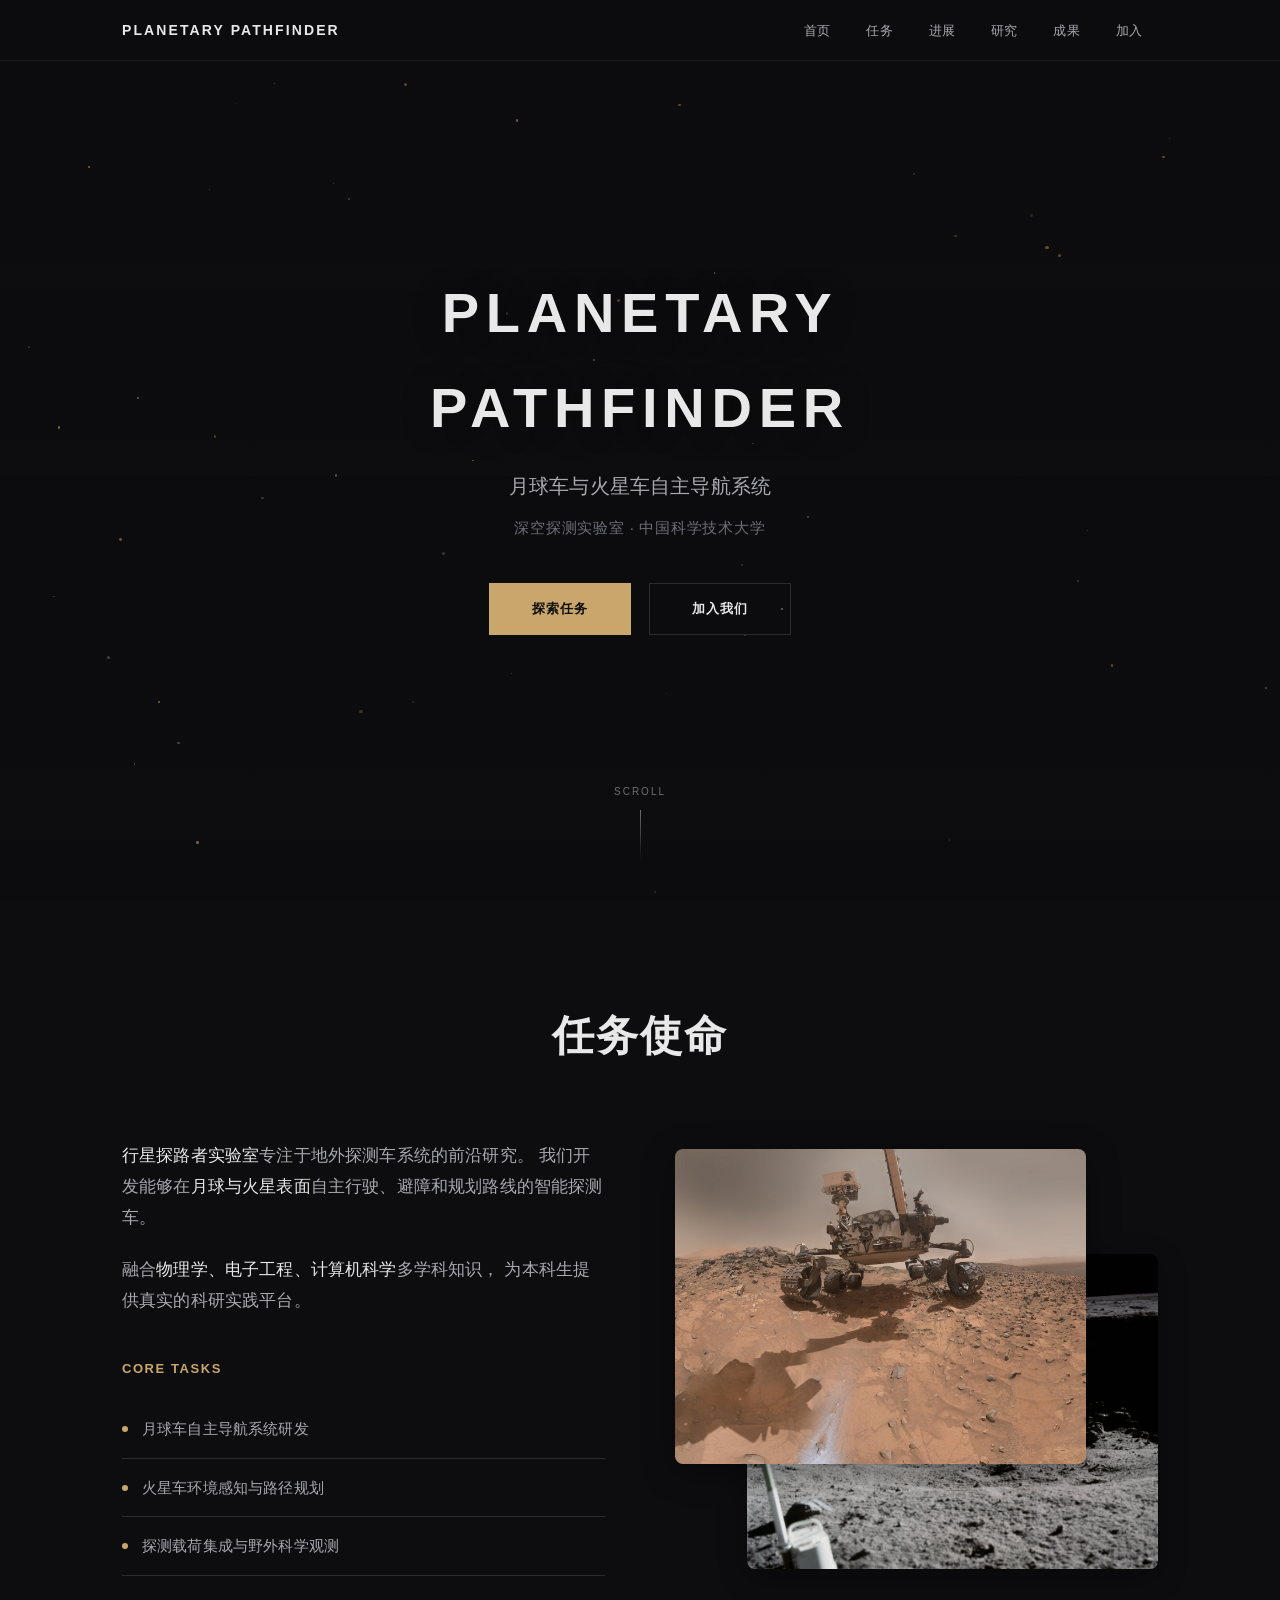
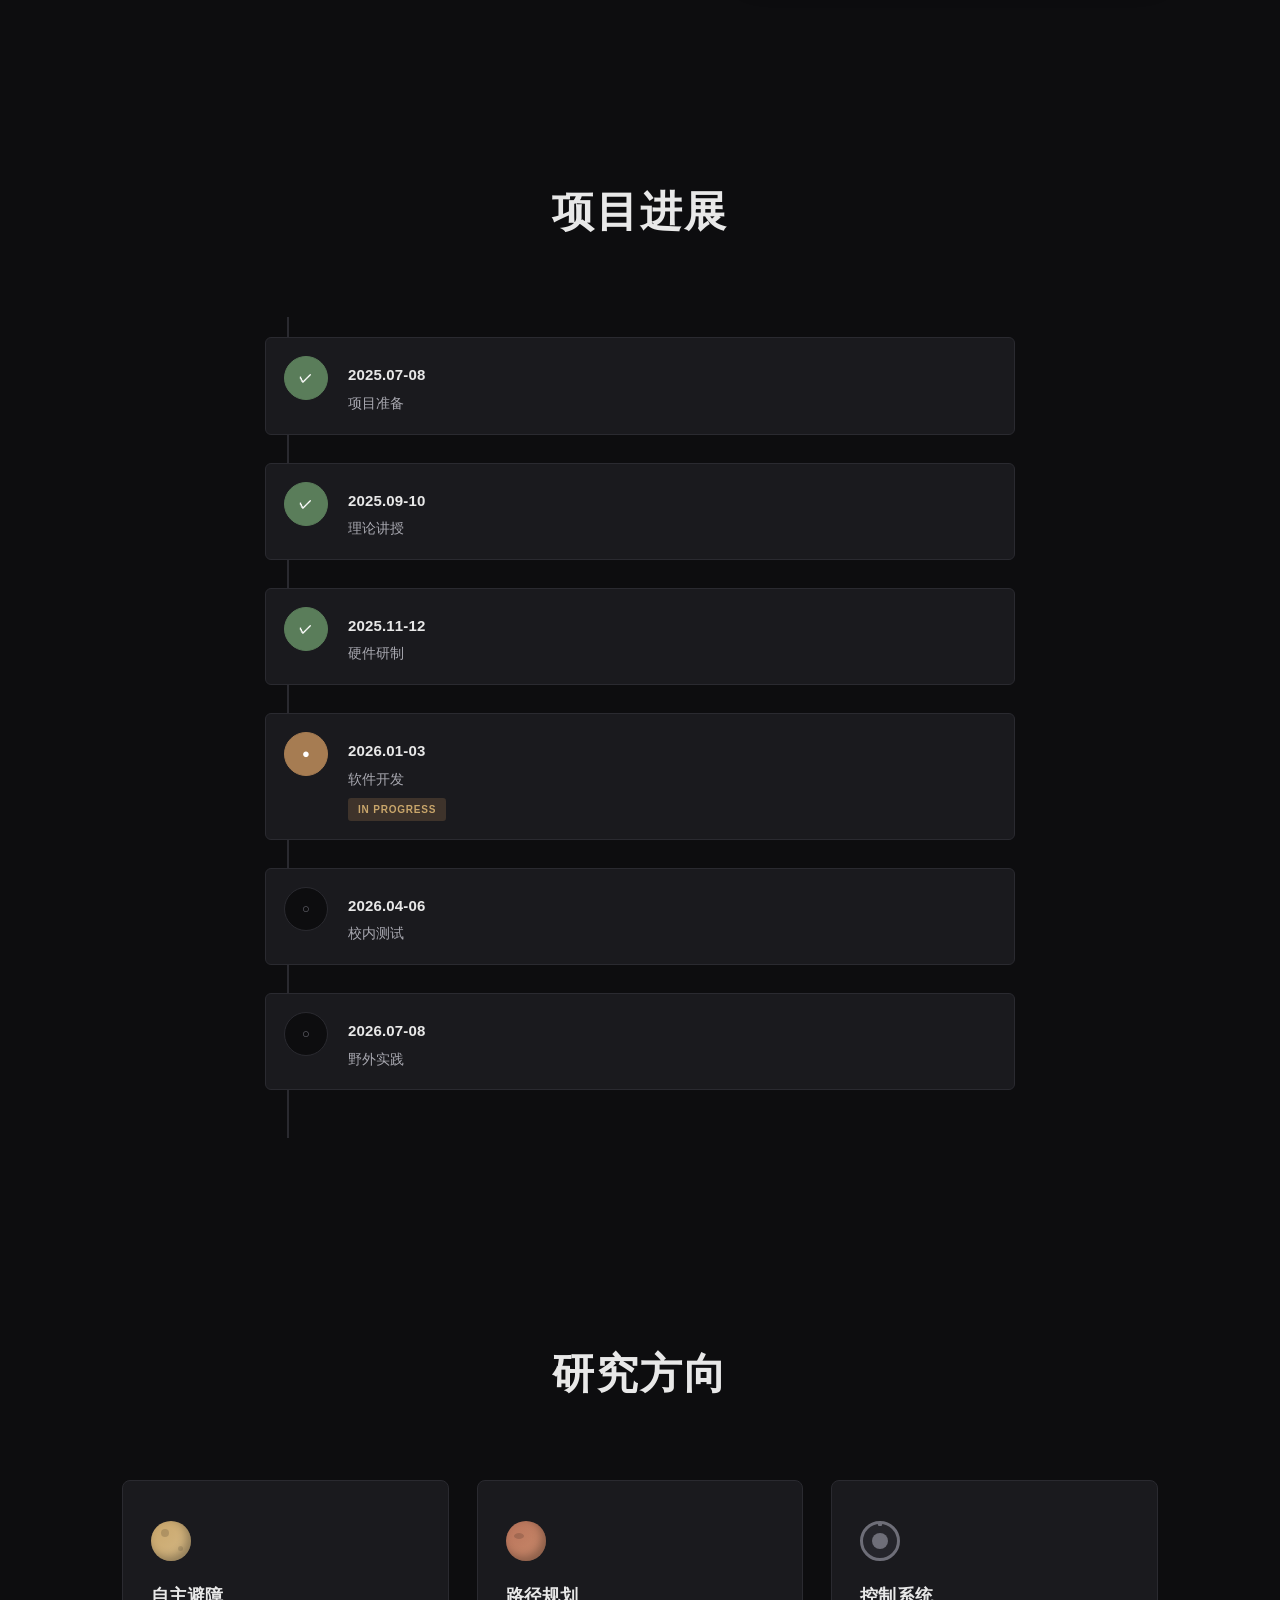
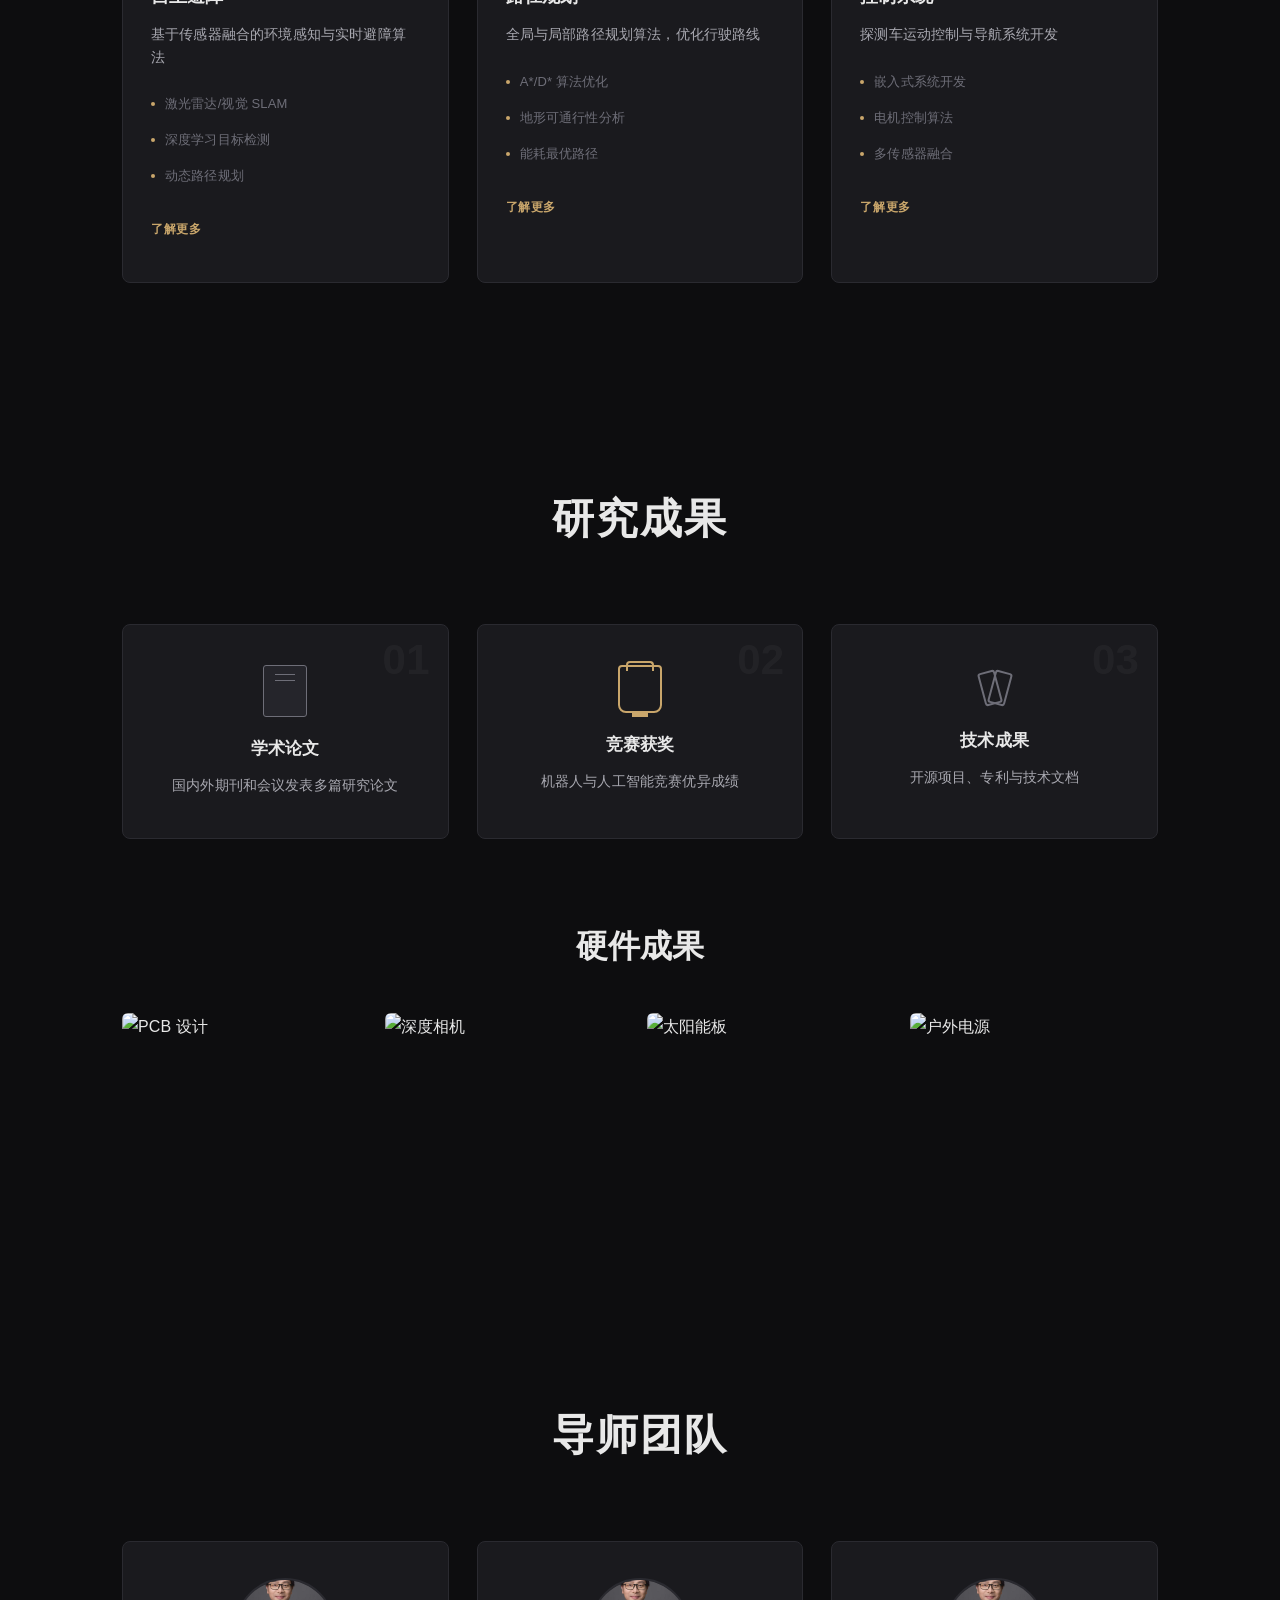
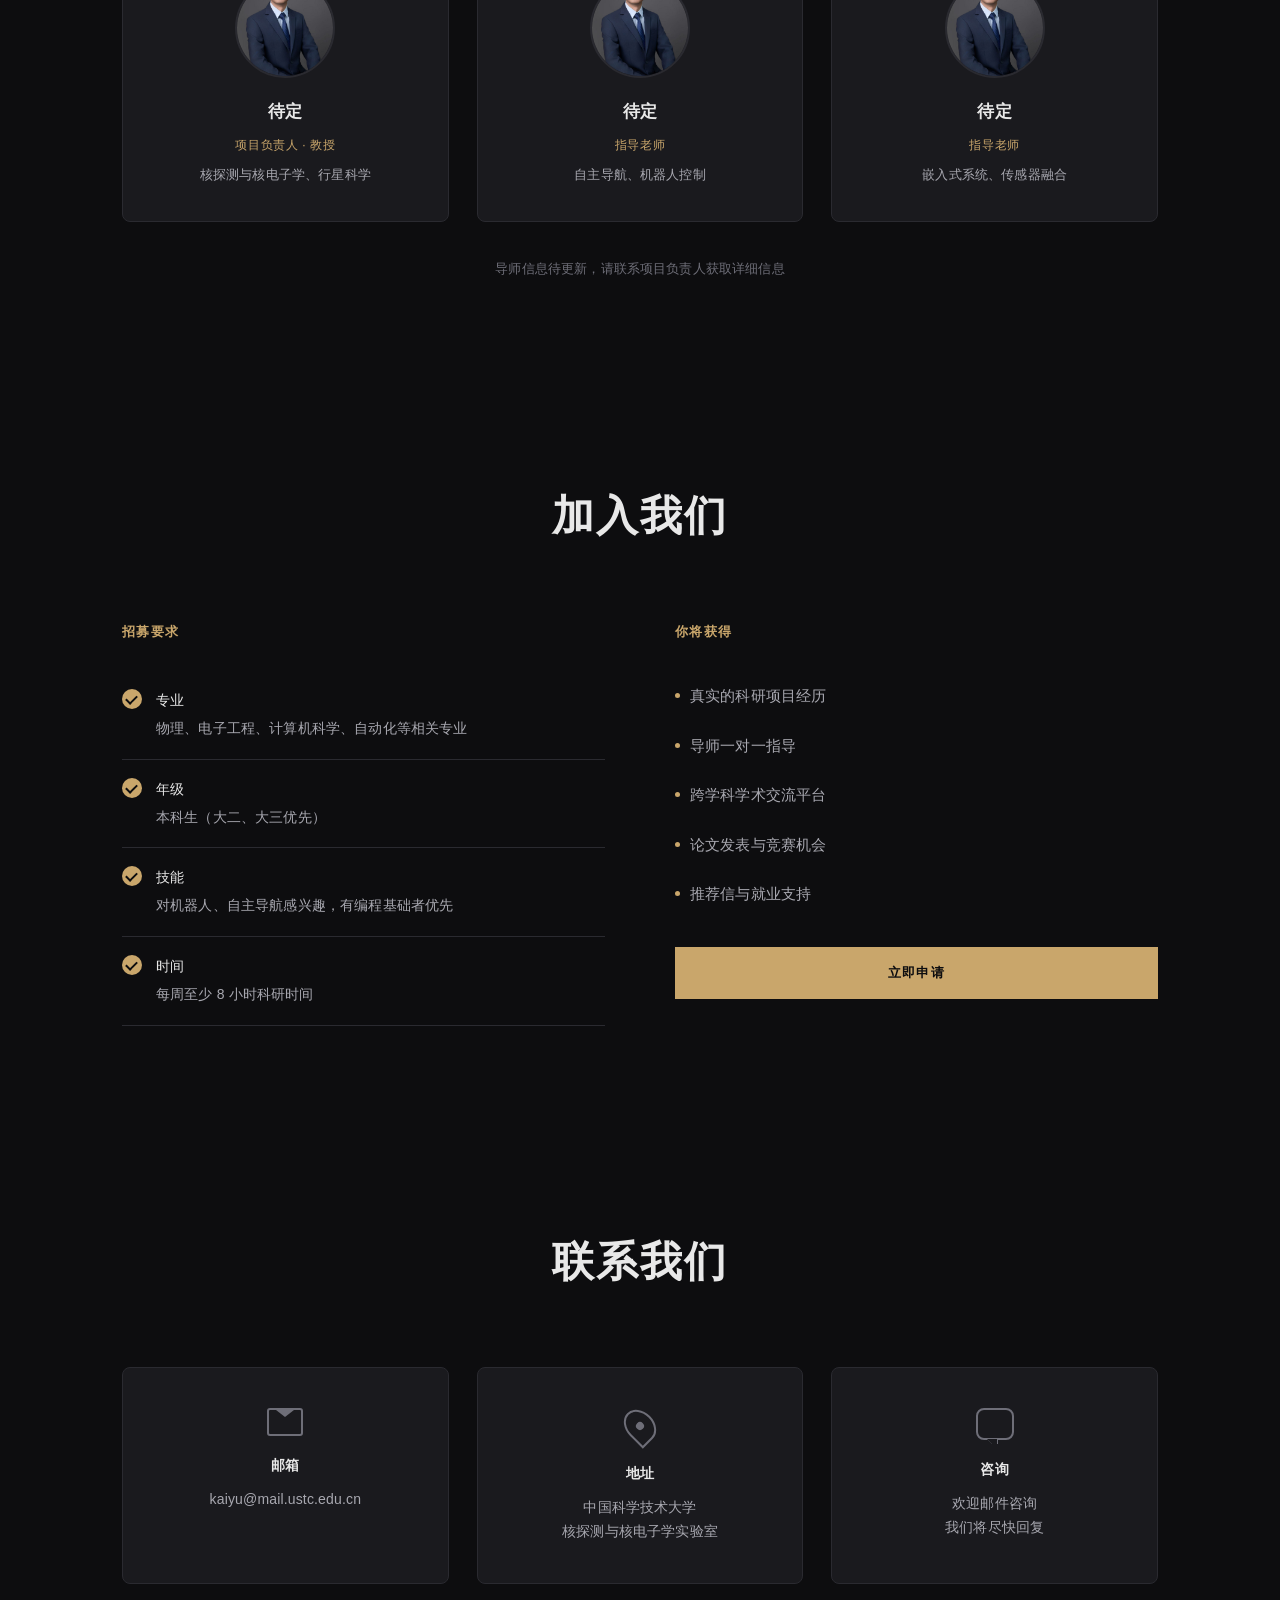
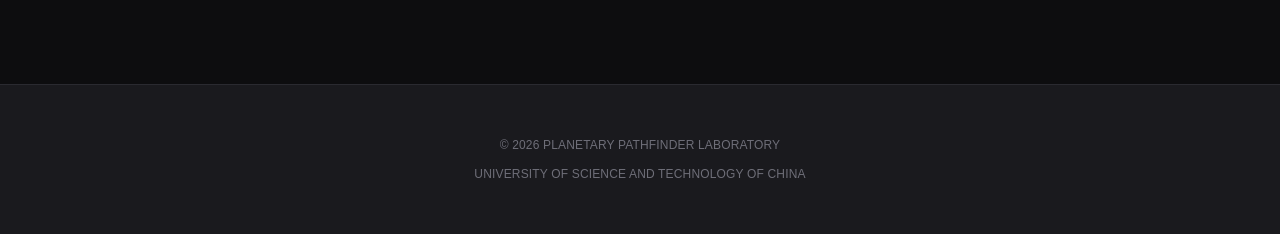
==== website/index.html @ aaebe71f "🎨 低对比度主题 · 本地图片 · 无 Emoji 视觉重构: - 低对比度配色：深灰 #0D0D0F + 柔金 #C9A66B - 柔和灰调：文字 #E8E8E8/#A8A8B0/#6E6E78 -" ====
<!DOCTYPE html>
<html lang="zh-CN">
<head>
    <meta charset="UTF-8">
    <meta name="viewport" content="width=device-width, initial-scale=1.0">
    <title>Planetary Pathfinder | 行星探路者实验室</title>
    <meta name="description" content="面向月球车与火星车研制的深空探测实验室">
    <link rel="stylesheet" href="styles.css">
</head>
<body>
    <!-- 导航栏 -->
    <nav class="navbar">
        <div class="nav-container">
            <div class="logo">
                <span class="logo-text">PLANETARY PATHFINDER</span>
            </div>
            <ul class="nav-links">
                <li><a href="#home">首页</a></li>
                <li><a href="#about">任务</a></li>
                <li><a href="#progress">进展</a></li>
                <li><a href="#research">研究</a></li>
                <li><a href="#achievements">成果</a></li>
                <li><a href="#join">加入</a></li>
            </ul>
            <button class="nav-toggle" aria-label="切换导航">
                <span></span>
                <span></span>
                <span></span>
            </button>
        </div>
    </nav>

    <!-- 英雄区 - 月球表面 -->
    <section id="home" class="hero">
        <div class="hero-overlay"></div>
        <div class="hero-particles" id="particles"></div>
        <div class="hero-content">
            <h1 class="hero-title">PLANETARY PATHFINDER</h1>
            <p class="hero-subtitle">月球车与火星车自主导航系统</p>
            <p class="hero-description">深空探测实验室 · 中国科学技术大学</p>
            <div class="hero-buttons">
                <a href="#about" class="btn-hero">探索任务</a>
                <a href="#join" class="btn-hero-outline">加入我们</a>
            </div>
        </div>
        <div class="scroll-indicator">
            <span>SCROLL</span>
            <div class="scroll-line"></div>
        </div>
    </section>

    <!-- 项目介绍 - 火星车和月球阴影区 -->
    <section id="about" class="section">
        <div class="container">
            <h2 class="section-title">任务使命</h2>
            <div class="about-grid">
                <div class="about-content">
                    <p class="about-text">
                        <strong>行星探路者实验室</strong>专注于地外探测车系统的前沿研究。
                        我们开发能够在<strong>月球与火星表面</strong>自主行驶、避障和规划路线的智能探测车。
                    </p>
                    <p class="about-text">
                        融合<strong>物理学、电子工程、计算机科学</strong>多学科知识，
                        为本科生提供真实的科研实践平台。
                    </p>
                    <h3 class="about-subtitle">CORE TASKS</h3>
                    <ul class="about-list">
                        <li>
                            <span class="list-icon"></span>
                            <span>月球车自主导航系统研发</span>
                        </li>
                        <li>
                            <span class="list-icon"></span>
                            <span>火星车环境感知与路径规划</span>
                        </li>
                        <li>
                            <span class="list-icon"></span>
                            <span>探测载荷集成与野外科学观测</span>
                        </li>
                    </ul>
                </div>
                <div class="about-images">
                    <div class="image-stack">
                        <img src="images/火星车.jpg" alt="火星车" class="stack-img img-1">
                        <img src="images/月球阴影区.jpg" alt="月球阴影区" class="stack-img img-2">
                    </div>
                </div>
            </div>
        </div>
    </section>

    <!-- 项目进展 -->
    <section id="progress" class="section section-dark">
        <div class="container">
            <h2 class="section-title">项目进展</h2>
            <div class="timeline">
                <div class="timeline-item completed">
                    <div class="timeline-marker">✓</div>
                    <div class="timeline-content">
                        <h4>2025.07-08</h4>
                        <p>项目准备</p>
                    </div>
                </div>
                <div class="timeline-item completed">
                    <div class="timeline-marker">✓</div>
                    <div class="timeline-content">
                        <h4>2025.09-10</h4>
                        <p>理论讲授</p>
                    </div>
                </div>
                <div class="timeline-item completed">
                    <div class="timeline-marker">✓</div>
                    <div class="timeline-content">
                        <h4>2025.11-12</h4>
                        <p>硬件研制</p>
                    </div>
                </div>
                <div class="timeline-item current">
                    <div class="timeline-marker">●</div>
                    <div class="timeline-content">
                        <h4>2026.01-03</h4>
                        <p>软件开发</p>
                        <span class="timeline-status current">IN PROGRESS</span>
                    </div>
                </div>
                <div class="timeline-item pending">
                    <div class="timeline-marker">○</div>
                    <div class="timeline-content">
                        <h4>2026.04-06</h4>
                        <p>校内测试</p>
                    </div>
                </div>
                <div class="timeline-item pending">
                    <div class="timeline-marker">○</div>
                    <div class="timeline-content">
                        <h4>2026.07-08</h4>
                        <p>野外实践</p>
                    </div>
                </div>
            </div>
        </div>
    </section>

    <!-- 研究方向 -->
    <section id="research" class="section section-dark">
        <div class="container">
            <h2 class="section-title">研究方向</h2>
            <div class="research-grid">
                <div class="research-card">
                    <div class="research-icon-moon"></div>
                    <h3>自主避障</h3>
                    <p>基于传感器融合的环境感知与实时避障算法</p>
                    <ul class="research-list">
                        <li>激光雷达/视觉 SLAM</li>
                        <li>深度学习目标检测</li>
                        <li>动态路径规划</li>
                    </ul>
                    <a href="#join" class="card-link">了解更多</a>
                </div>
                <div class="research-card">
                    <div class="research-icon-mars"></div>
                    <h3>路径规划</h3>
                    <p>全局与局部路径规划算法，优化行驶路线</p>
                    <ul class="research-list">
                        <li>A*/D* 算法优化</li>
                        <li>地形可通行性分析</li>
                        <li>能耗最优路径</li>
                    </ul>
                    <a href="#join" class="card-link">了解更多</a>
                </div>
                <div class="research-card">
                    <div class="research-icon-gear"></div>
                    <h3>控制系统</h3>
                    <p>探测车运动控制与导航系统开发</p>
                    <ul class="research-list">
                        <li>嵌入式系统开发</li>
                        <li>电机控制算法</li>
                        <li>多传感器融合</li>
                    </ul>
                    <a href="#join" class="card-link">了解更多</a>
                </div>
            </div>
        </div>
    </section>

    <!-- 研究成果 -->
    <section id="achievements" class="section section-dark">
        <div class="container">
            <h2 class="section-title">研究成果</h2>
            <div class="achievements-grid">
                <div class="achievement-card">
                    <div class="achievement-number">01</div>
                    <div class="achievement-icon-paper"></div>
                    <h3>学术论文</h3>
                    <p>国内外期刊和会议发表多篇研究论文</p>
                </div>
                <div class="achievement-card">
                    <div class="achievement-number">02</div>
                    <div class="achievement-icon-trophy"></div>
                    <h3>竞赛获奖</h3>
                    <p>机器人与人工智能竞赛优异成绩</p>
                </div>
                <div class="achievement-card">
                    <div class="achievement-number">03</div>
                    <div class="achievement-icon-tools"></div>
                    <h3>技术成果</h3>
                    <p>开源项目、专利与技术文档</p>
                </div>
            </div>
            
            <h3 class="hardware-title">硬件成果</h3>
            <div class="hardware-gallery">
                <div class="gallery-item">
                    <img src="images/PCB 设计及其结构.jpeg" alt="PCB 设计">
                    <div class="gallery-overlay">
                        <p>PCB 电路板设计</p>
                    </div>
                </div>
                <div class="gallery-item">
                    <img src="images/深度相机.jpg" alt="深度相机">
                    <div class="gallery-overlay">
                        <p>深度相机传感器</p>
                    </div>
                </div>
                <div class="gallery-item">
                    <img src="images/太阳能板.jpg" alt="太阳能板">
                    <div class="gallery-overlay">
                        <p>太阳能供电系统</p>
                    </div>
                </div>
                <div class="gallery-item">
                    <img src="images/户外电源.jpg" alt="户外电源">
                    <div class="gallery-overlay">
                        <p>电源管理系统</p>
                    </div>
                </div>
            </div>
        </div>
    </section>

    <!-- 导师团队 -->
    <section id="team" class="section section-dark">
        <div class="container">
            <h2 class="section-title">导师团队</h2>
            <div class="team-grid">
                <div class="team-card">
                    <div class="team-photo">
                        <img src="images/professor.jpg" alt="教授">
                    </div>
                    <h3>待定</h3>
                    <p class="team-role">项目负责人 · 教授</p>
                    <p class="team-desc">核探测与核电子学、行星科学</p>
                </div>
                <div class="team-card">
                    <div class="team-photo">
                        <img src="images/professor.jpg" alt="指导老师">
                    </div>
                    <h3>待定</h3>
                    <p class="team-role">指导老师</p>
                    <p class="team-desc">自主导航、机器人控制</p>
                </div>
                <div class="team-card">
                    <div class="team-photo">
                        <img src="images/professor.jpg" alt="指导老师">
                    </div>
                    <h3>待定</h3>
                    <p class="team-role">指导老师</p>
                    <p class="team-desc">嵌入式系统、传感器融合</p>
                </div>
            </div>
            <p class="team-note">导师信息待更新，请联系项目负责人获取详细信息</p>
        </div>
    </section>

    <!-- 加入我们 -->
    <section id="join" class="section section-dark">
        <div class="container">
            <h2 class="section-title">加入我们</h2>
            <div class="join-content">
                <div class="join-info">
                    <h3>招募要求</h3>
                    <ul class="join-list">
                        <li>
                            <span class="join-icon"></span>
                            <div>
                                <strong>专业</strong>
                                <p>物理、电子工程、计算机科学、自动化等相关专业</p>
                            </div>
                        </li>
                        <li>
                            <span class="join-icon"></span>
                            <div>
                                <strong>年级</strong>
                                <p>本科生（大二、大三优先）</p>
                            </div>
                        </li>
                        <li>
                            <span class="join-icon"></span>
                            <div>
                                <strong>技能</strong>
                                <p>对机器人、自主导航感兴趣，有编程基础者优先</p>
                            </div>
                        </li>
                        <li>
                            <span class="join-icon"></span>
                            <div>
                                <strong>时间</strong>
                                <p>每周至少 8 小时科研时间</p>
                            </div>
                        </li>
                    </ul>
                </div>
                <div class="join-benefits">
                    <h3>你将获得</h3>
                    <ul class="benefit-list">
                        <li>真实的科研项目经历</li>
                        <li>导师一对一指导</li>
                        <li>跨学科学术交流平台</li>
                        <li>论文发表与竞赛机会</li>
                        <li>推荐信与就业支持</li>
                    </ul>
                    <a href="mailto:kaiyu@mail.ustc.edu.cn?subject=行星探路者项目报名" class="btn-primary">立即申请</a>
                </div>
            </div>
        </div>
    </section>

    <!-- 联系我们 -->
    <section id="contact" class="section section-dark">
        <div class="container">
            <h2 class="section-title">联系我们</h2>
            <div class="contact-grid">
                <div class="contact-item">
                    <div class="contact-icon-mail"></div>
                    <h4>邮箱</h4>
                    <p>kaiyu@mail.ustc.edu.cn</p>
                </div>
                <div class="contact-item">
                    <div class="contact-icon-location"></div>
                    <h4>地址</h4>
                    <p>中国科学技术大学<br>核探测与核电子学实验室</p>
                </div>
                <div class="contact-item">
                    <div class="contact-icon-chat"></div>
                    <h4>咨询</h4>
                    <p>欢迎邮件咨询<br>我们将尽快回复</p>
                </div>
            </div>
        </div>
    </section>

    <!-- 页脚 -->
    <footer class="footer">
        <div class="container">
            <p>&copy; 2026 PLANETARY PATHFINDER LABORATORY</p>
            <p>UNIVERSITY OF SCIENCE AND TECHNOLOGY OF CHINA</p>
        </div>
    </footer>

    <script src="script.js"></script>
</body>
</html>
---- website/styles.css ----
/* ===== 行星探路者 · 低对比度深空主题 ===== */

* {
    margin: 0;
    padding: 0;
    box-sizing: border-box;
}

:root {
    /* 低对比度深空配色 - 柔和灰调 */
    --bg-dark: #0D0D0F;
    --bg-card: #1A1A1E;
    --bg-card-light: #25252B;
    --text-primary: #E8E8E8;
    --text-secondary: #A8A8B0;
    --text-muted: #6E6E78;
    --accent: #C9A66B;
    --accent-soft: #D4B885;
    --border: #2A2A30;
    --success: #5A7D5A;
    --current: #A67C52;
    --transition: all 0.3s cubic-bezier(0.4, 0, 0.2, 1);
    --transition-fast: all 0.15s cubic-bezier(0.4, 0, 0.2, 1);
}

html {
    scroll-behavior: smooth;
}

body {
    font-family: "SF Pro Display", -apple-system, BlinkMacSystemFont, "Helvetica Neue", Arial, sans-serif;
    font-size: 16px;
    line-height: 1.7;
    color: var(--text-primary);
    background: var(--bg-dark);
    letter-spacing: 0.01em;
    position: relative;
}

/* 全局背景 - 月球表面 */
body::before {
    content: '';
    position: fixed;
    inset: 0;
    z-index: -2;
    background: url('images/月球表面.png') center/cover no-repeat fixed;
    opacity: 0.12;
}

body::after {
    content: '';
    position: fixed;
    inset: 0;
    z-index: -1;
    background: linear-gradient(180deg, rgba(13,13,15,0.85) 0%, rgba(13,13,15,0.92) 40%, rgba(13,13,15,0.95) 100%);
}

.container {
    max-width: 1100px;
    margin: 0 auto;
    padding: 0 32px;
    position: relative;
    z-index: 1;
}

.section {
    padding: 100px 0;
    position: relative;
}

.section-dark {
    background: transparent;
}

.section-title {
    font-size: 42px;
    font-weight: 600;
    text-align: center;
    margin-bottom: 70px;
    color: var(--text-primary);
    letter-spacing: 0.05em;
}

/* ===== 导航栏 ===== */
.navbar {
    position: fixed;
    top: 0;
    left: 0;
    right: 0;
    background: rgba(13, 13, 15, 0.9);
    backdrop-filter: blur(20px);
    -webkit-backdrop-filter: blur(20px);
    z-index: 1000;
    border-bottom: 1px solid rgba(255, 255, 255, 0.06);
    transition: var(--transition);
}

.navbar.scrolled {
    background: rgba(13, 13, 15, 0.95);
}

.nav-container {
    max-width: 1100px;
    margin: 0 auto;
    padding: 0 32px;
    display: flex;
    justify-content: space-between;
    align-items: center;
    height: 60px;
}

.logo-text {
    color: var(--text-primary);
    font-size: 14px;
    font-weight: 600;
    letter-spacing: 0.15em;
}

.nav-links {
    display: flex;
    list-style: none;
    gap: 4px;
}

.nav-links a {
    color: var(--text-secondary);
    text-decoration: none;
    font-size: 13px;
    font-weight: 400;
    padding: 10px 16px;
    transition: var(--transition-fast);
    position: relative;
}

.nav-links a::after {
    content: '';
    position: absolute;
    bottom: 8px;
    left: 50%;
    transform: translateX(-50%);
    width: 0;
    height: 1px;
    background: var(--accent);
    transition: var(--transition-fast);
}

.nav-links a:hover {
    color: var(--text-primary);
}

.nav-links a:hover::after {
    width: 70%;
}

.nav-toggle {
    display: none;
    flex-direction: column;
    gap: 5px;
    background: none;
    border: none;
    cursor: pointer;
    padding: 8px;
}

.nav-toggle span {
    display: block;
    width: 20px;
    height: 1.5px;
    background: var(--text-secondary);
    transition: var(--transition-fast);
}

.nav-toggle:hover span {
    background: var(--text-primary);
}

/* ===== 英雄区 - 月球表面背景 ===== */
.hero {
    position: relative;
    min-height: 100vh;
    display: flex;
    align-items: center;
    justify-content: center;
    overflow: hidden;
    background: url('images/月球表面.png') center/cover no-repeat fixed;
}

.hero-overlay {
    position: absolute;
    inset: 0;
    background: linear-gradient(180deg, rgba(13,13,15,0.6) 0%, rgba(13,13,15,0.75) 50%, rgba(13,13,15,0.85) 100%);
}

.hero-particles {
    position: absolute;
    inset: 0;
    z-index: 1;
}

.hero-content {
    position: relative;
    z-index: 2;
    text-align: center;
    max-width: 850px;
    padding: 0 24px;
}

.hero-title {
    font-size: 56px;
    font-weight: 600;
    margin-bottom: 14px;
    letter-spacing: 0.12em;
    color: var(--text-primary);
    text-shadow: 0 2px 30px rgba(0, 0, 0, 0.4);
}

.hero-subtitle {
    font-size: 20px;
    font-weight: 400;
    margin-bottom: 12px;
    color: var(--text-secondary);
}

.hero-description {
    font-size: 15px;
    font-weight: 300;
    margin-bottom: 42px;
    color: var(--text-muted);
    letter-spacing: 0.05em;
}

.hero-buttons {
    display: flex;
    gap: 18px;
    justify-content: center;
    flex-wrap: wrap;
}

.btn-hero {
    display: inline-block;
    background: var(--accent);
    color: var(--bg-dark);
    padding: 14px 42px;
    text-decoration: none;
    font-size: 13px;
    font-weight: 600;
    letter-spacing: 0.08em;
    transition: var(--transition-fast);
    border: 1px solid var(--accent);
}

.btn-hero:hover {
    background: var(--accent-soft);
    border-color: var(--accent-soft);
}

.btn-hero-outline {
    display: inline-block;
    background: transparent;
    color: var(--text-primary);
    padding: 14px 42px;
    text-decoration: none;
    font-size: 13px;
    font-weight: 600;
    letter-spacing: 0.08em;
    transition: var(--transition-fast);
    border: 1px solid var(--border);
}

.btn-hero-outline:hover {
    border-color: var(--text-primary);
    background: rgba(255, 255, 255, 0.03);
}

.scroll-indicator {
    position: absolute;
    bottom: 40px;
    left: 50%;
    transform: translateX(-50%);
    z-index: 2;
    text-align: center;
}

.scroll-indicator span {
    display: block;
    font-size: 10px;
    font-weight: 500;
    letter-spacing: 0.2em;
    color: var(--text-muted);
    margin-bottom: 10px;
}

.scroll-line {
    width: 1px;
    height: 50px;
    background: linear-gradient(180deg, var(--text-muted) 0%, transparent 100%);
    margin: 0 auto;
}

/* ===== 项目介绍 - 图片堆叠 ===== */
.about-grid {
    display: grid;
    grid-template-columns: 1fr 1fr;
    gap: 70px;
    align-items: center;
}

.about-text {
    font-size: 17px;
    font-weight: 300;
    margin-bottom: 22px;
    color: var(--text-secondary);
    line-height: 1.8;
}

.about-text strong {
    color: var(--text-primary);
    font-weight: 500;
}

.about-subtitle {
    font-size: 13px;
    font-weight: 600;
    margin: 42px 0 20px;
    color: var(--accent);
    letter-spacing: 0.12em;
}

.about-list {
    list-style: none;
    padding: 0;
}

.about-list li {
    display: flex;
    align-items: center;
    gap: 14px;
    padding: 16px 0;
    border-bottom: 1px solid var(--border);
    color: var(--text-secondary);
    font-size: 15px;
    transition: var(--transition-fast);
}

.about-list li:hover {
    padding-left: 10px;
}

.list-icon {
    width: 6px;
    height: 6px;
    background: var(--accent);
    border-radius: 50%;
    flex-shrink: 0;
}

.about-images {
    position: relative;
}

.image-stack {
    position: relative;
    height: 420px;
}

.stack-img {
    position: absolute;
    border-radius: 8px;
    object-fit: cover;
    box-shadow: 0 8px 32px rgba(0, 0, 0, 0.4);
    transition: var(--transition);
}

.stack-img:hover {
    transform: scale(1.02);
    z-index: 10;
}

.img-1 {
    width: 85%;
    height: 75%;
    top: 0;
    left: 0;
    z-index: 2;
}

.img-2 {
    width: 85%;
    height: 75%;
    bottom: 0;
    right: 0;
    z-index: 1;
    opacity: 0.9;
}

.about-stats-grid {
    display: grid;
    grid-template-columns: repeat(3, 1fr);
    gap: 20px;
    margin-top: 50px;
}

.stat-card {
    background: var(--bg-card);
    padding: 32px 20px;
    text-align: center;
    border-radius: 6px;
    transition: var(--transition);
    border: 1px solid var(--border);
}

.stat-card:hover {
    border-color: var(--accent);
}

.stat-number {
    display: block;
    font-size: 48px;
    font-weight: 600;
    color: var(--text-primary);
    margin-bottom: 6px;
}

.stat-label {
    font-size: 11px;
    color: var(--text-muted);
    letter-spacing: 0.1em;
}

/* ===== 项目进展 ===== */
.timeline {
    position: relative;
    max-width: 750px;
    margin: 0 auto;
    padding: 20px 0;
}

.timeline::before {
    content: '';
    position: absolute;
    left: 22px;
    top: 0;
    bottom: 0;
    width: 1.5px;
    background: var(--border);
}

.timeline-item {
    display: flex;
    gap: 20px;
    margin-bottom: 28px;
    position: relative;
    padding: 18px;
    border-radius: 6px;
    transition: var(--transition);
    cursor: pointer;
    background: var(--bg-card);
    border: 1px solid var(--border);
}

.timeline-item:hover {
    background: var(--bg-card-light);
}

.timeline-marker {
    width: 44px;
    height: 44px;
    border-radius: 50%;
    background: var(--bg-dark);
    border: 1.5px solid var(--border);
    display: flex;
    align-items: center;
    justify-content: center;
    font-size: 13px;
    font-weight: 600;
    color: var(--text-muted);
    flex-shrink: 0;
    z-index: 1;
    transition: var(--transition-fast);
}

.timeline-item:hover .timeline-marker {
    border-color: var(--text-secondary);
}

.timeline-item.completed .timeline-marker {
    background: var(--success);
    border-color: var(--success);
    color: #fff;
}

.timeline-item.current .timeline-marker {
    background: var(--current);
    border-color: var(--current);
    color: #fff;
}

.timeline-item.pending .timeline-marker {
    background: var(--bg-dark);
    border-color: var(--border);
    color: var(--text-muted);
}

.timeline-content {
    flex: 1;
    padding-top: 6px;
}

.timeline-content h4 {
    font-size: 15px;
    font-weight: 600;
    color: var(--text-primary);
    margin-bottom: 4px;
}

.timeline-content p {
    color: var(--text-secondary);
    font-size: 14px;
}

.timeline-status {
    display: inline-block;
    padding: 3px 10px;
    border-radius: 3px;
    font-size: 10px;
    font-weight: 600;
    background: var(--bg-card-light);
    color: var(--text-muted);
    margin-top: 6px;
    letter-spacing: 0.08em;
}

.timeline-item.completed .timeline-status {
    background: rgba(90, 125, 90, 0.25);
    color: #7DA87D;
}

.timeline-item.current .timeline-status.current {
    background: rgba(166, 124, 82, 0.25);
    color: #C9A66B;
}

/* ===== 研究方向 ===== */
.research-grid {
    display: grid;
    grid-template-columns: repeat(3, 1fr);
    gap: 28px;
}

.research-card {
    background: var(--bg-card);
    padding: 40px 28px;
    border-radius: 8px;
    transition: var(--transition);
    border: 1px solid var(--border);
    position: relative;
    overflow: hidden;
}

.research-card::before {
    content: '';
    position: absolute;
    top: 0;
    left: 0;
    right: 0;
    height: 2px;
    background: var(--accent);
    transform: scaleX(0);
    transition: var(--transition-fast);
}

.research-card:hover {
    border-color: var(--accent);
}

.research-card:hover::before {
    transform: scaleX(1);
}

/* CSS 图标 - 月球 */
.research-icon-moon {
    width: 40px;
    height: 40px;
    margin-bottom: 20px;
    background: linear-gradient(135deg, var(--accent) 0%, var(--accent-soft) 100%);
    border-radius: 50%;
    position: relative;
    box-shadow: inset -4px -4px 8px rgba(0,0,0,0.3);
}

.research-icon-moon::before {
    content: '';
    position: absolute;
    width: 8px;
    height: 8px;
    background: rgba(0,0,0,0.15);
    border-radius: 50%;
    top: 8px;
    left: 10px;
}

.research-icon-moon::after {
    content: '';
    position: absolute;
    width: 5px;
    height: 5px;
    background: rgba(0,0,0,0.12);
    border-radius: 50%;
    bottom: 10px;
    right: 8px;
}

/* CSS 图标 - 火星 */
.research-icon-mars {
    width: 40px;
    height: 40px;
    margin-bottom: 20px;
    background: linear-gradient(135deg, #B8735A 0%, #C98A6B 100%);
    border-radius: 50%;
    position: relative;
    box-shadow: inset -4px -4px 8px rgba(0,0,0,0.3);
}

.research-icon-mars::before {
    content: '';
    position: absolute;
    width: 10px;
    height: 6px;
    background: rgba(0,0,0,0.15);
    border-radius: 50%;
    top: 12px;
    left: 8px;
}

/* CSS 图标 - 齿轮 */
.research-icon-gear {
    width: 40px;
    height: 40px;
    margin-bottom: 20px;
    background: var(--bg-card-light);
    border: 3px solid var(--text-muted);
    border-radius: 50%;
    position: relative;
    display: flex;
    align-items: center;
    justify-content: center;
}

.research-icon-gear::before {
    content: '';
    width: 16px;
    height: 16px;
    background: var(--text-muted);
    border-radius: 50%;
}

.research-icon-gear::after {
    content: '';
    position: absolute;
    width: 4px;
    height: 4px;
    background: var(--text-muted);
    top: -2px;
    left: 50%;
    transform: translateX(-50%);
    border-radius: 1px;
}

.research-card h3 {
    font-size: 18px;
    font-weight: 600;
    margin-bottom: 12px;
    color: var(--text-primary);
}

.research-card p {
    color: var(--text-secondary);
    margin-bottom: 18px;
    line-height: 1.6;
    font-size: 14px;
}

.research-list {
    list-style: none;
    padding: 0;
    margin-bottom: 20px;
}

.research-list li {
    padding: 7px 0;
    color: var(--text-muted);
    font-size: 13px;
    padding-left: 14px;
    position: relative;
}

.research-list li::before {
    content: '';
    position: absolute;
    left: 0;
    width: 4px;
    height: 4px;
    background: var(--accent);
    border-radius: 50%;
    top: 50%;
    transform: translateY(-50%);
}

.card-link {
    display: inline-block;
    color: var(--accent);
    text-decoration: none;
    font-size: 12px;
    font-weight: 600;
    letter-spacing: 0.05em;
    transition: var(--transition-fast);
}

.card-link:hover {
    color: var(--accent-soft);
}

/* ===== 研究成果 ===== */
.achievements-grid {
    display: grid;
    grid-template-columns: repeat(3, 1fr);
    gap: 28px;
}

.achievement-card {
    background: var(--bg-card);
    padding: 40px 28px;
    border-radius: 8px;
    text-align: center;
    transition: var(--transition);
    border: 1px solid var(--border);
    position: relative;
}

.achievement-card:hover {
    border-color: var(--accent);
}

.achievement-number {
    position: absolute;
    top: 14px;
    right: 18px;
    font-size: 42px;
    font-weight: 700;
    color: rgba(255, 255, 255, 0.04);
    line-height: 1;
}

/* CSS 图标 - 论文 */
.achievement-icon-paper {
    width: 44px;
    height: 52px;
    margin: 0 auto 18px;
    background: var(--bg-card-light);
    border: 1.5px solid var(--text-muted);
    border-radius: 3px;
    position: relative;
}

.achievement-icon-paper::before {
    content: '';
    position: absolute;
    top: 8px;
    left: 50%;
    transform: translateX(-50%);
    width: 20px;
    height: 1px;
    background: var(--text-muted);
}

.achievement-icon-paper::after {
    content: '';
    position: absolute;
    top: 14px;
    left: 50%;
    transform: translateX(-50%);
    width: 20px;
    height: 1px;
    background: var(--text-muted);
}

/* CSS 图标 - 奖杯 */
.achievement-icon-trophy {
    width: 44px;
    height: 48px;
    margin: 0 auto 18px;
    border: 2px solid var(--accent);
    border-radius: 4px 4px 8px 8px;
    position: relative;
}

.achievement-icon-trophy::before {
    content: '';
    position: absolute;
    top: -6px;
    left: 50%;
    transform: translateX(-50%);
    width: 24px;
    height: 8px;
    border: 2px solid var(--accent);
    border-bottom: none;
    border-radius: 4px 4px 0 0;
}

.achievement-icon-trophy::after {
    content: '';
    position: absolute;
    bottom: -6px;
    left: 50%;
    transform: translateX(-50%);
    width: 16px;
    height: 6px;
    background: var(--accent);
}

/* CSS 图标 - 工具 */
.achievement-icon-tools {
    width: 44px;
    height: 44px;
    margin: 0 auto 18px;
    position: relative;
}

.achievement-icon-tools::before {
    content: '';
    position: absolute;
    width: 14px;
    height: 30px;
    border: 2px solid var(--text-muted);
    border-radius: 3px;
    top: 6px;
    left: 8px;
    transform: rotate(-15deg);
}

.achievement-icon-tools::after {
    content: '';
    position: absolute;
    width: 14px;
    height: 30px;
    border: 2px solid var(--text-muted);
    border-radius: 3px;
    top: 6px;
    right: 8px;
    transform: rotate(15deg);
}

.achievement-card h3 {
    font-size: 17px;
    font-weight: 600;
    margin-bottom: 10px;
    color: var(--text-primary);
}

.achievement-card p {
    color: var(--text-secondary);
    font-size: 14px;
}

.hardware-title {
    font-size: 32px;
    font-weight: 600;
    text-align: center;
    margin: 80px 0 40px;
    color: var(--text-primary);
}

.hardware-gallery {
    display: grid;
    grid-template-columns: repeat(4, 1fr);
    gap: 14px;
}

.gallery-item {
    position: relative;
    border-radius: 6px;
    overflow: hidden;
    aspect-ratio: 4/3;
    cursor: pointer;
}

.gallery-item img {
    width: 100%;
    height: 100%;
    object-fit: cover;
    transition: var(--transition);
}

.gallery-overlay {
    position: absolute;
    inset: 0;
    background: linear-gradient(180deg, transparent 0%, rgba(13,13,15,0.9) 100%);
    display: flex;
    align-items: flex-end;
    padding: 16px;
    opacity: 0;
    transition: var(--transition-fast);
}

.gallery-item:hover img {
    transform: scale(1.05);
}

.gallery-item:hover .gallery-overlay {
    opacity: 1;
}

.gallery-overlay p {
    color: var(--text-primary);
    font-size: 13px;
    font-weight: 500;
}

/* ===== 导师团队 ===== */
.team-grid {
    display: grid;
    grid-template-columns: repeat(3, 1fr);
    gap: 28px;
}

.team-card {
    background: var(--bg-card);
    padding: 36px 28px;
    border-radius: 8px;
    text-align: center;
    transition: var(--transition);
    border: 1px solid var(--border);
}

.team-card:hover {
    border-color: var(--accent);
}

.team-photo {
    width: 100px;
    height: 100px;
    margin: 0 auto 20px;
    border-radius: 50%;
    overflow: hidden;
    border: 2px solid var(--border);
}

.team-photo img {
    width: 100%;
    height: 100%;
    object-fit: cover;
}

.team-card h3 {
    font-size: 17px;
    font-weight: 600;
    margin-bottom: 8px;
    color: var(--text-primary);
}

.team-role {
    color: var(--accent);
    font-size: 12px;
    font-weight: 500;
    margin-bottom: 10px;
    letter-spacing: 0.05em;
}

.team-desc {
    color: var(--text-secondary);
    font-size: 13px;
    line-height: 1.5;
}

.team-note {
    text-align: center;
    margin-top: 36px;
    color: var(--text-muted);
    font-size: 13px;
}

/* ===== 加入我们 ===== */
.join-content {
    display: grid;
    grid-template-columns: 1fr 1fr;
    gap: 70px;
}

.join-info h3,
.join-benefits h3 {
    font-size: 13px;
    font-weight: 600;
    margin-bottom: 28px;
    color: var(--accent);
    letter-spacing: 0.1em;
}

.join-list {
    list-style: none;
}

.join-list li {
    display: flex;
    gap: 14px;
    padding: 18px 0;
    border-bottom: 1px solid var(--border);
    transition: var(--transition-fast);
}

.join-list li:hover {
    padding-left: 10px;
}

.join-icon {
    width: 20px;
    height: 20px;
    background: var(--accent);
    border-radius: 50%;
    flex-shrink: 0;
    position: relative;
}

.join-icon::after {
    content: '';
    position: absolute;
    top: 4px;
    left: 6px;
    width: 5px;
    height: 9px;
    border: solid var(--bg-dark);
    border-width: 0 2px 2px 0;
    transform: rotate(45deg);
}

.join-list strong {
    display: block;
    color: var(--text-primary);
    font-weight: 500;
    margin-bottom: 4px;
    font-size: 14px;
}

.join-list p {
    color: var(--text-secondary);
    font-size: 14px;
}

.benefit-list {
    list-style: none;
    margin-bottom: 28px;
}

.benefit-list li {
    padding: 12px 0;
    font-size: 15px;
    color: var(--text-secondary);
    display: flex;
    align-items: center;
    gap: 10px;
}

.benefit-list li::before {
    content: '';
    width: 5px;
    height: 5px;
    background: var(--accent);
    border-radius: 50%;
    flex-shrink: 0;
}

.btn-primary {
    display: inline-block;
    background: var(--accent);
    color: var(--bg-dark);
    padding: 14px 42px;
    text-decoration: none;
    font-size: 13px;
    font-weight: 600;
    letter-spacing: 0.08em;
    transition: var(--transition-fast);
    border: 1px solid var(--accent);
    width: 100%;
    text-align: center;
}

.btn-primary:hover {
    background: var(--accent-soft);
    border-color: var(--accent-soft);
}

/* ===== 联系我们 ===== */
.contact-grid {
    display: grid;
    grid-template-columns: repeat(3, 1fr);
    gap: 28px;
}

.contact-item {
    background: var(--bg-card);
    padding: 40px 28px;
    border-radius: 8px;
    text-align: center;
    transition: var(--transition);
    border: 1px solid var(--border);
}

.contact-item:hover {
    border-color: var(--accent);
}

/* CSS 图标 - 邮件 */
.contact-icon-mail {
    width: 36px;
    height: 28px;
    margin: 0 auto 18px;
    border: 2px solid var(--text-muted);
    border-radius: 3px;
    position: relative;
}

.contact-icon-mail::before {
    content: '';
    position: absolute;
    top: 0;
    left: 50%;
    transform: translateX(-50%);
    border-left: 9px solid transparent;
    border-right: 9px solid transparent;
    border-top: 7px solid var(--text-muted);
}

/* CSS 图标 - 位置 */
.contact-icon-location {
    width: 28px;
    height: 36px;
    margin: 0 auto 18px;
    border: 2px solid var(--text-muted);
    border-radius: 50% 50% 50% 0;
    transform: rotate(-45deg);
    position: relative;
}

.contact-icon-location::before {
    content: '';
    position: absolute;
    top: 50%;
    left: 50%;
    transform: translate(-50%, -50%);
    width: 8px;
    height: 8px;
    background: var(--text-muted);
    border-radius: 50%;
}

/* CSS 图标 - 对话 */
.contact-icon-chat {
    width: 38px;
    height: 32px;
    margin: 0 auto 18px;
    border: 2px solid var(--text-muted);
    border-radius: 8px;
    position: relative;
}

.contact-icon-chat::before {
    content: '';
    position: absolute;
    bottom: -6px;
    left: 8px;
    border-left: 6px solid transparent;
    border-right: 6px solid var(--text-muted);
    border-top: 6px solid var(--text-muted);
}

.contact-icon-chat::after {
    content: '';
    position: absolute;
    bottom: -6px;
    left: 9px;
    border-left: 5px solid transparent;
    border-right: 5px solid var(--bg-card);
    border-top: 5px solid var(--bg-card);
}

.contact-item h4 {
    font-size: 14px;
    font-weight: 600;
    margin-bottom: 10px;
    color: var(--text-primary);
}

.contact-item p {
    color: var(--text-secondary);
    font-size: 14px;
    line-height: 1.7;
}

/* ===== 页脚 ===== */
.footer {
    background: var(--bg-card);
    color: var(--text-muted);
    padding: 50px 0;
    text-align: center;
    border-top: 1px solid var(--border);
}

.footer p {
    font-size: 12px;
    margin-bottom: 8px;
}

.footer p:last-child {
    margin-bottom: 0;
}

/* ===== 动画 ===== */
@keyframes fadeInUp {
    from {
        opacity: 0;
        transform: translateY(30px);
    }
    to {
        opacity: 1;
        transform: translateY(0);
    }
}

.fade-in {
    opacity: 0;
    transform: translateY(25px);
    transition: opacity 0.5s ease, transform 0.5s ease;
}

.fade-in.visible {
    opacity: 1;
    transform: translateY(0);
}

/* ===== 响应式 ===== */
@media (max-width: 968px) {
    .research-grid,
    .team-grid,
    .achievements-grid,
    .contact-grid {
        grid-template-columns: repeat(2, 1fr);
    }

    .about-grid,
    .join-content {
        grid-template-columns: 1fr;
        gap: 45px;
    }

    .hero-title {
        font-size: 42px;
    }

    .hardware-gallery {
        grid-template-columns: repeat(2, 1fr);
    }

    .image-stack {
        height: 320px;
    }
}

@media (max-width: 640px) {
    .research-grid,
    .team-grid,
    .achievements-grid,
    .contact-grid {
        grid-template-columns: 1fr;
    }

    .hero-title {
        font-size: 32px;
    }

    .hero-subtitle {
        font-size: 17px;
    }

    .section-title {
        font-size: 32px;
    }

    .about-stats-grid {
        grid-template-columns: 1fr;
    }

    .nav-links {
        display: none;
    }

    .nav-toggle {
        display: flex;
    }

    .container {
        padding: 0 20px;
    }

    .section {
        padding: 70px 0;
    }

    .hardware-gallery {
        grid-template-columns: 1fr;
    }

    .image-stack {
        height: 260px;
    }

    .stack-img {
        width: 90% !important;
        height: 70% !important;
    }
}
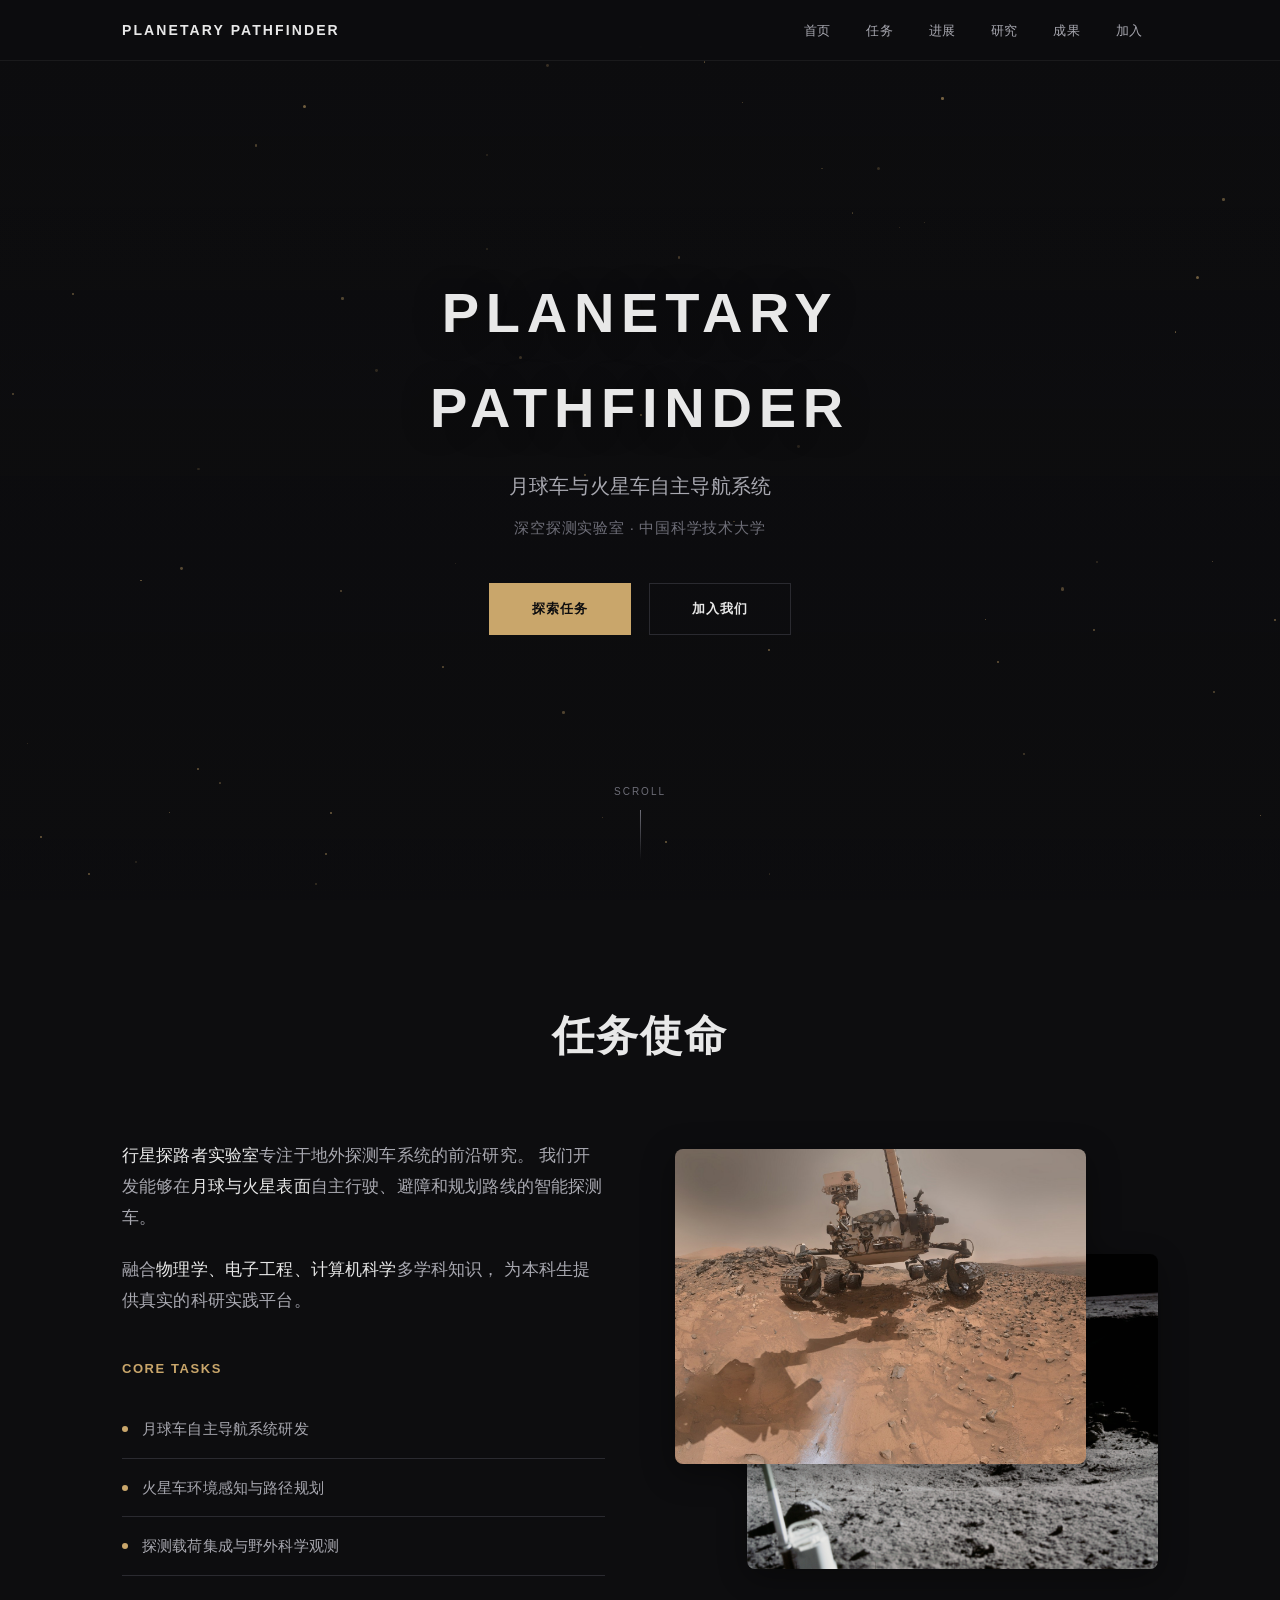
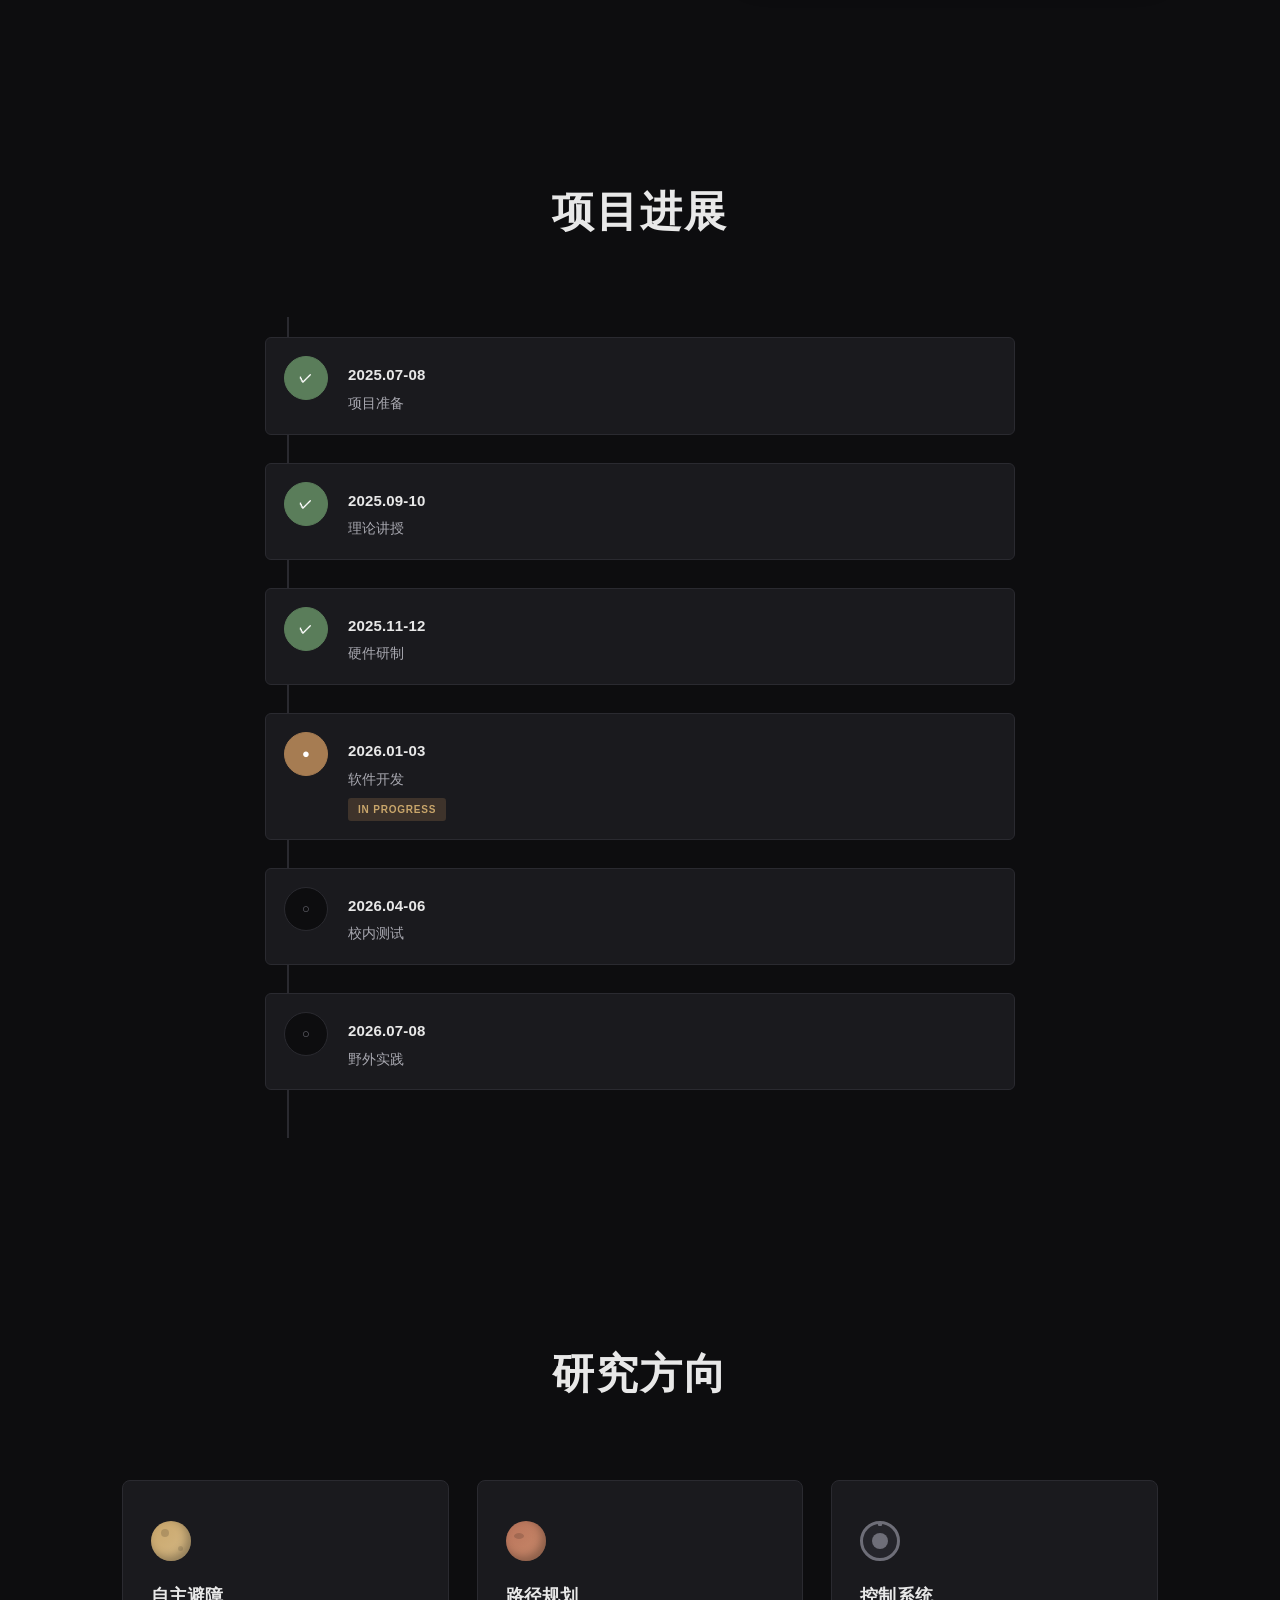
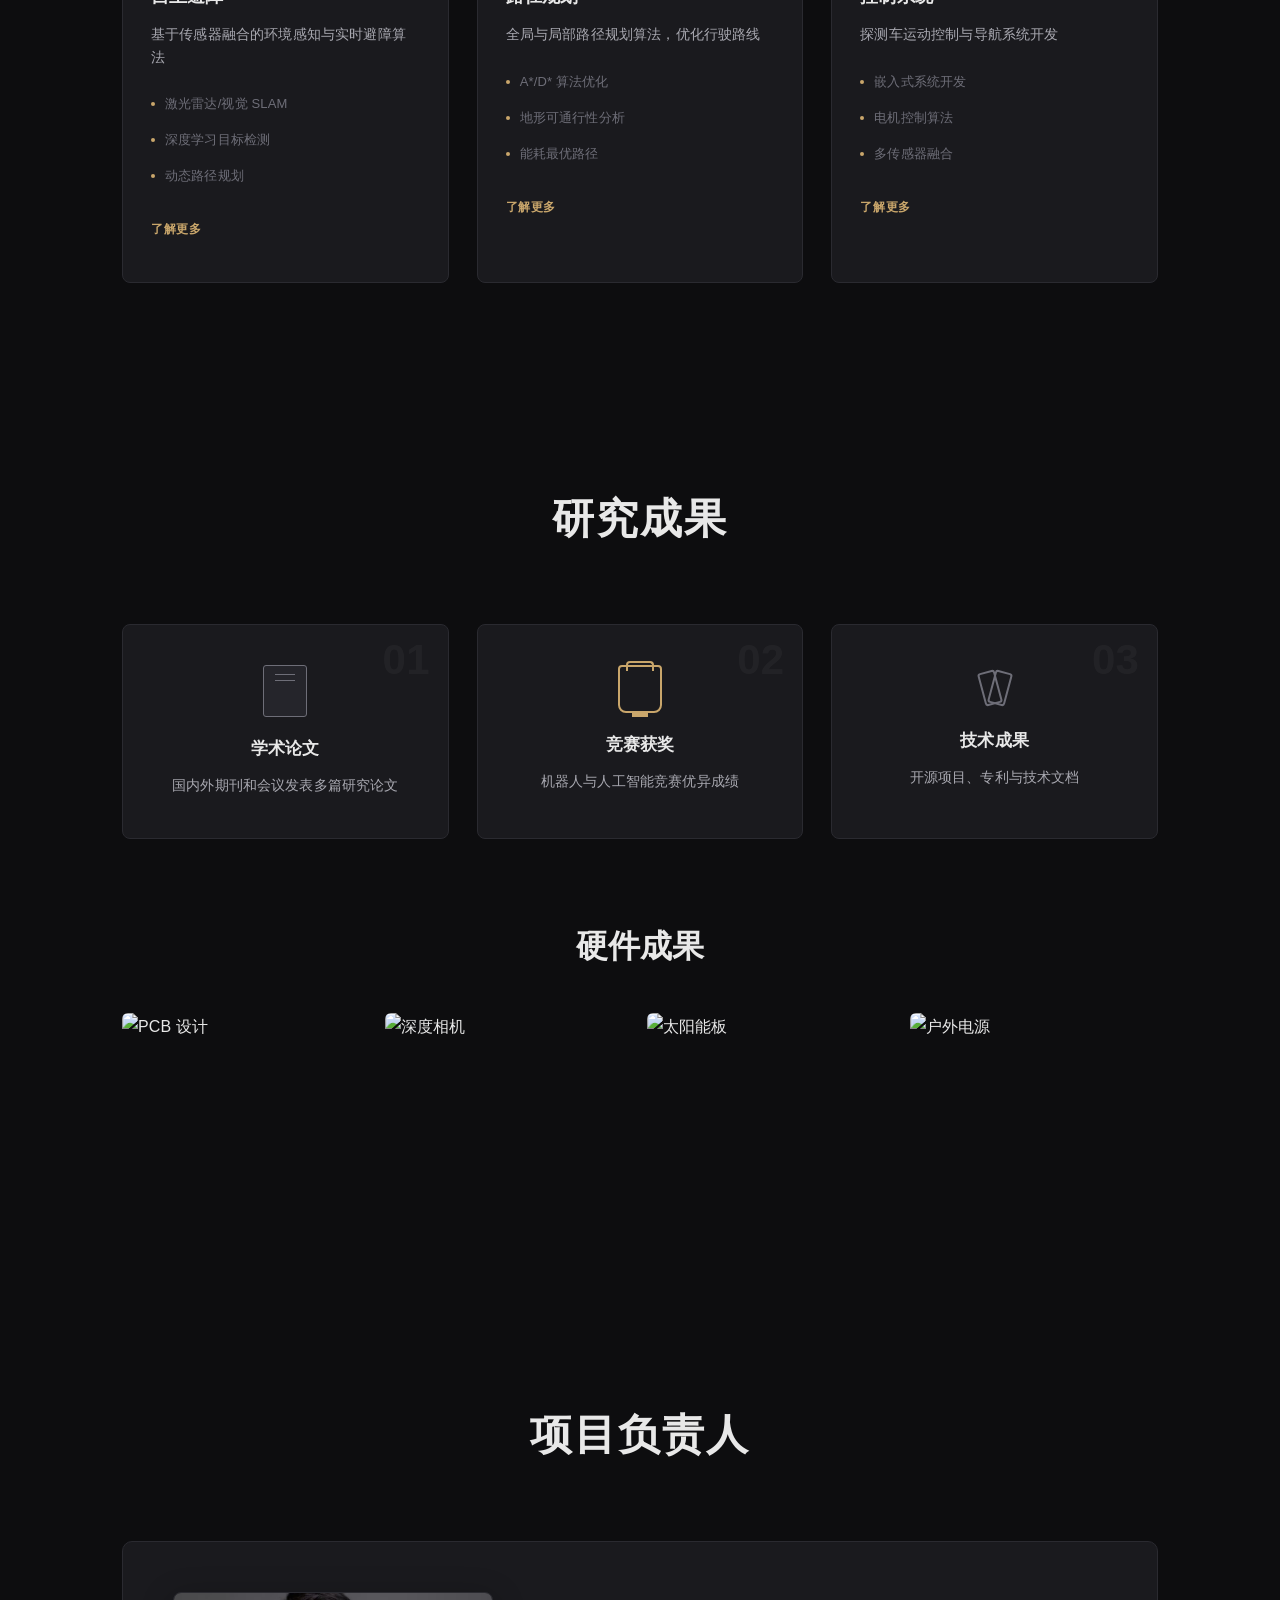
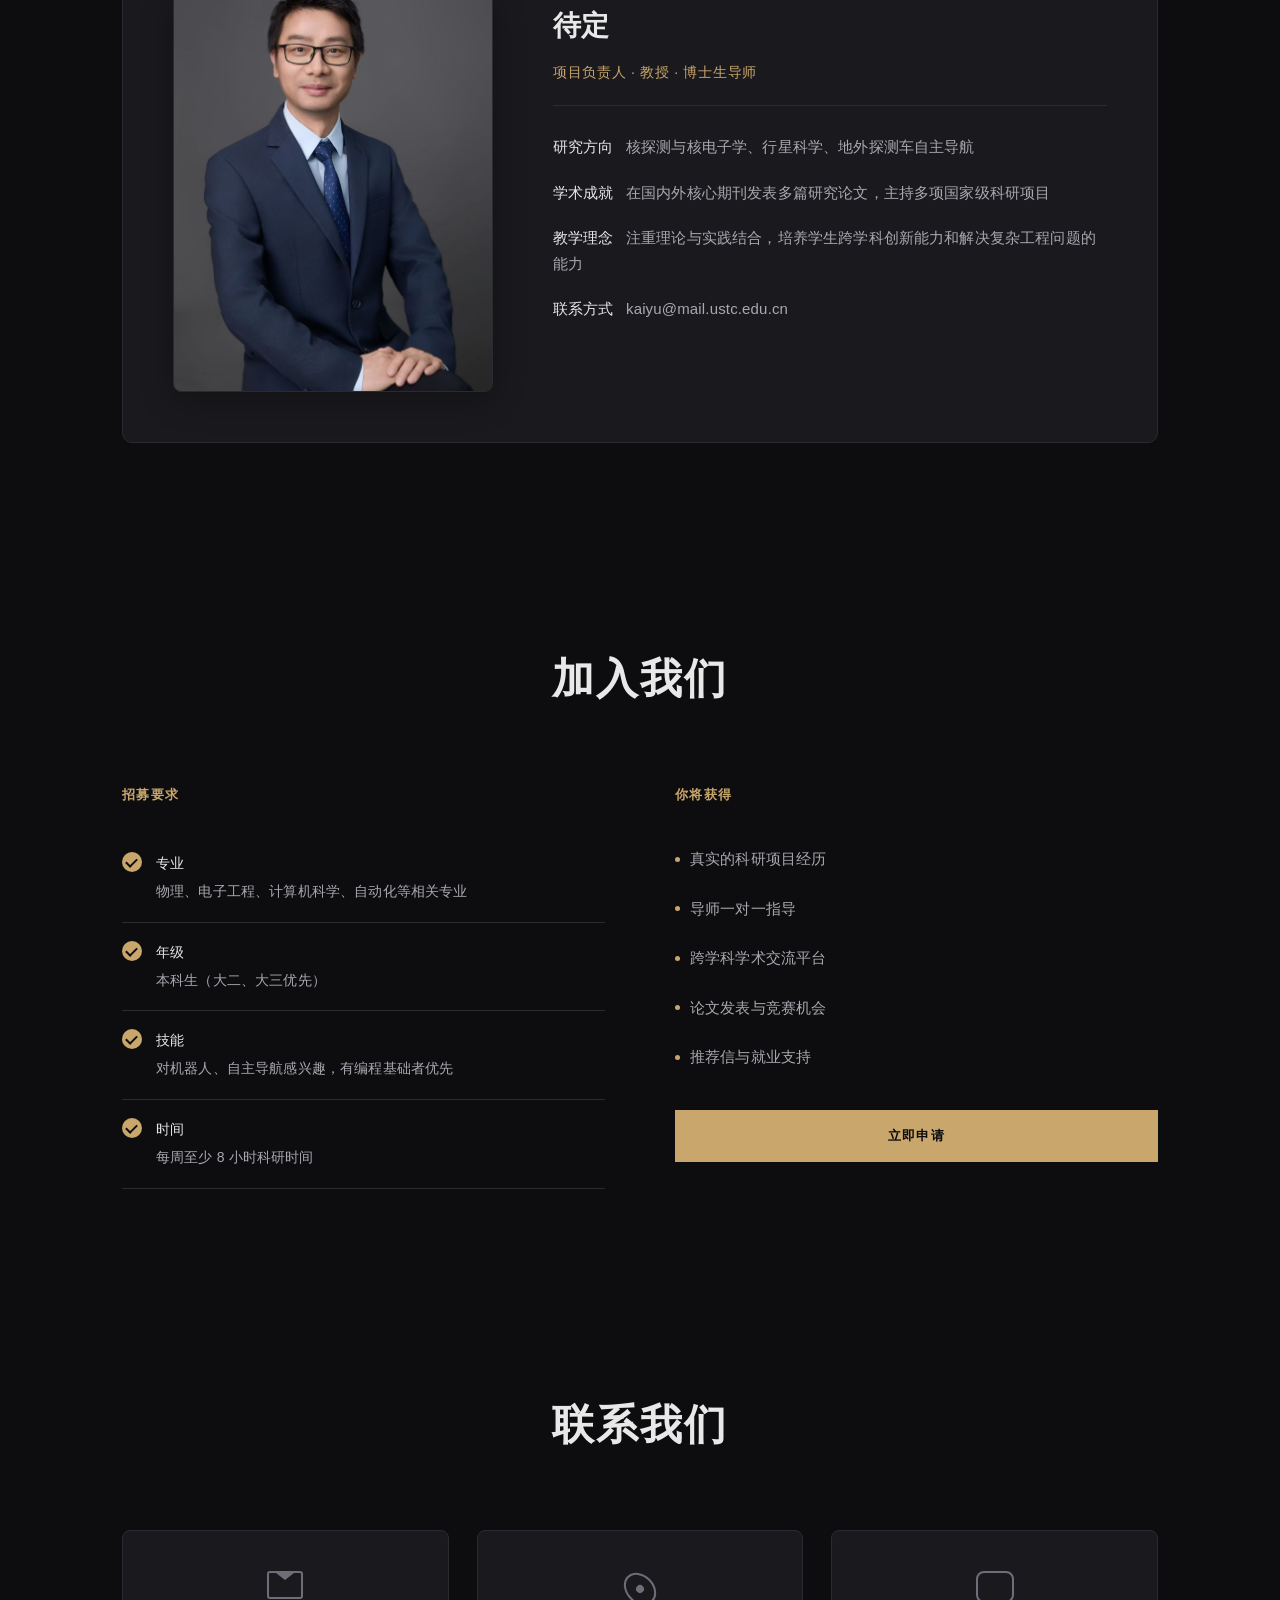
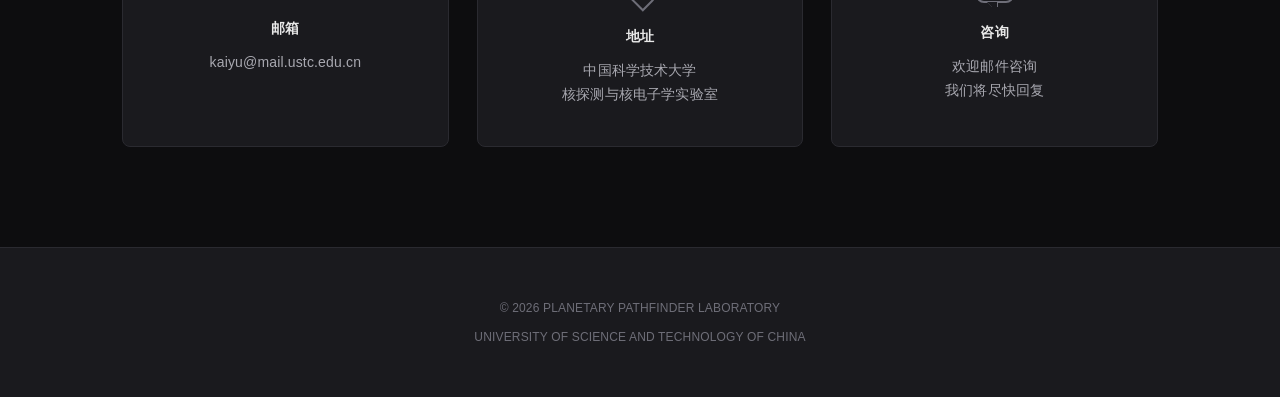
==== commit a75b2893: "👨‍🏫 导师介绍改为单导师布局 布局调整: - 标题：导师团队 → 项目负责人 - 布局：左照片 (320px) + 右简介 - 卡片式容器：padding 50px, border-radius 1" ====
--- a/website/index.html
+++ b/website/index.html
@@ -238,37 +238,25 @@
         </div>
     </section>
 
-    <!-- 导师团队 -->
+    <!-- 导师介绍 -->
     <section id="team" class="section section-dark">
         <div class="container">
-            <h2 class="section-title">导师团队</h2>
-            <div class="team-grid">
-                <div class="team-card">
-                    <div class="team-photo">
-                        <img src="images/professor.jpg" alt="教授">
-                    </div>
+            <h2 class="section-title">项目负责人</h2>
+            <div class="professor-profile">
+                <div class="professor-photo">
+                    <img src="images/professor.jpg" alt="项目负责人">
+                </div>
+                <div class="professor-info">
                     <h3>待定</h3>
-                    <p class="team-role">项目负责人 · 教授</p>
-                    <p class="team-desc">核探测与核电子学、行星科学</p>
-                </div>
-                <div class="team-card">
-                    <div class="team-photo">
-                        <img src="images/professor.jpg" alt="指导老师">
-                    </div>
-                    <h3>待定</h3>
-                    <p class="team-role">指导老师</p>
-                    <p class="team-desc">自主导航、机器人控制</p>
-                </div>
-                <div class="team-card">
-                    <div class="team-photo">
-                        <img src="images/professor.jpg" alt="指导老师">
-                    </div>
-                    <h3>待定</h3>
-                    <p class="team-role">指导老师</p>
-                    <p class="team-desc">嵌入式系统、传感器融合</p>
-                </div>
-            </div>
-            <p class="team-note">导师信息待更新，请联系项目负责人获取详细信息</p>
+                    <p class="professor-role">项目负责人 · 教授 · 博士生导师</p>
+                    <div class="professor-details">
+                        <p><strong>研究方向</strong> 核探测与核电子学、行星科学、地外探测车自主导航</p>
+                        <p><strong>学术成就</strong> 在国内外核心期刊发表多篇研究论文，主持多项国家级科研项目</p>
+                        <p><strong>教学理念</strong> 注重理论与实践结合，培养学生跨学科创新能力和解决复杂工程问题的能力</p>
+                        <p><strong>联系方式</strong> kaiyu@mail.ustc.edu.cn</p>
+                    </div>
+                </div>
+            </div>
         </div>
     </section>
 
--- a/website/styles.css
+++ b/website/styles.css
@@ -916,67 +916,75 @@
     font-weight: 500;
 }
 
-/* ===== 导师团队 ===== */
-.team-grid {
+/* ===== 导师介绍 ===== */
+.professor-profile {
     display: grid;
-    grid-template-columns: repeat(3, 1fr);
-    gap: 28px;
-}
-
-.team-card {
+    grid-template-columns: 320px 1fr;
+    gap: 60px;
+    align-items: start;
     background: var(--bg-card);
-    padding: 36px 28px;
+    padding: 50px;
+    border-radius: 10px;
+    border: 1px solid var(--border);
+}
+
+.professor-photo {
+    width: 100%;
+    aspect-ratio: 4/5;
     border-radius: 8px;
-    text-align: center;
-    transition: var(--transition);
+    overflow: hidden;
     border: 1px solid var(--border);
-}
-
-.team-card:hover {
-    border-color: var(--accent);
-}
-
-.team-photo {
-    width: 100px;
-    height: 100px;
-    margin: 0 auto 20px;
-    border-radius: 50%;
-    overflow: hidden;
-    border: 2px solid var(--border);
-}
-
-.team-photo img {
+    box-shadow: 0 8px 32px rgba(0, 0, 0, 0.3);
+}
+
+.professor-photo img {
     width: 100%;
     height: 100%;
     object-fit: cover;
-}
-
-.team-card h3 {
-    font-size: 17px;
-    font-weight: 600;
-    margin-bottom: 8px;
-    color: var(--text-primary);
-}
-
-.team-role {
+    transition: var(--transition);
+}
+
+.professor-photo:hover img {
+    transform: scale(1.03);
+}
+
+.professor-info {
+    padding-top: 10px;
+}
+
+.professor-info h3 {
+    font-size: 28px;
+    font-weight: 600;
+    margin-bottom: 12px;
+    color: var(--text-primary);
+}
+
+.professor-role {
     color: var(--accent);
-    font-size: 12px;
+    font-size: 14px;
     font-weight: 500;
-    margin-bottom: 10px;
+    margin-bottom: 28px;
     letter-spacing: 0.05em;
-}
-
-.team-desc {
+    padding-bottom: 20px;
+    border-bottom: 1px solid var(--border);
+}
+
+.professor-details {
+    display: flex;
+    flex-direction: column;
+    gap: 20px;
+}
+
+.professor-details p {
     color: var(--text-secondary);
-    font-size: 13px;
-    line-height: 1.5;
-}
-
-.team-note {
-    text-align: center;
-    margin-top: 36px;
-    color: var(--text-muted);
-    font-size: 13px;
+    font-size: 15px;
+    line-height: 1.7;
+}
+
+.professor-details strong {
+    color: var(--text-primary);
+    font-weight: 500;
+    margin-right: 8px;
 }
 
 /* ===== 加入我们 ===== */
@@ -1239,7 +1247,6 @@
 /* ===== 响应式 ===== */
 @media (max-width: 968px) {
     .research-grid,
-    .team-grid,
     .achievements-grid,
     .contact-grid {
         grid-template-columns: repeat(2, 1fr);
@@ -1251,6 +1258,12 @@
         gap: 45px;
     }
 
+    .professor-profile {
+        grid-template-columns: 260px 1fr;
+        gap: 40px;
+        padding: 36px;
+    }
+
     .hero-title {
         font-size: 42px;
     }
@@ -1266,12 +1279,32 @@
 
 @media (max-width: 640px) {
     .research-grid,
-    .team-grid,
     .achievements-grid,
     .contact-grid {
         grid-template-columns: 1fr;
     }
 
+    .professor-profile {
+        grid-template-columns: 1fr;
+        gap: 30px;
+        padding: 28px;
+        text-align: center;
+    }
+
+    .professor-photo {
+        width: 200px;
+        aspect-ratio: 1;
+        margin: 0 auto;
+    }
+
+    .professor-role {
+        text-align: center;
+    }
+
+    .professor-details p {
+        text-align: left;
+    }
+
     .hero-title {
         font-size: 32px;
     }
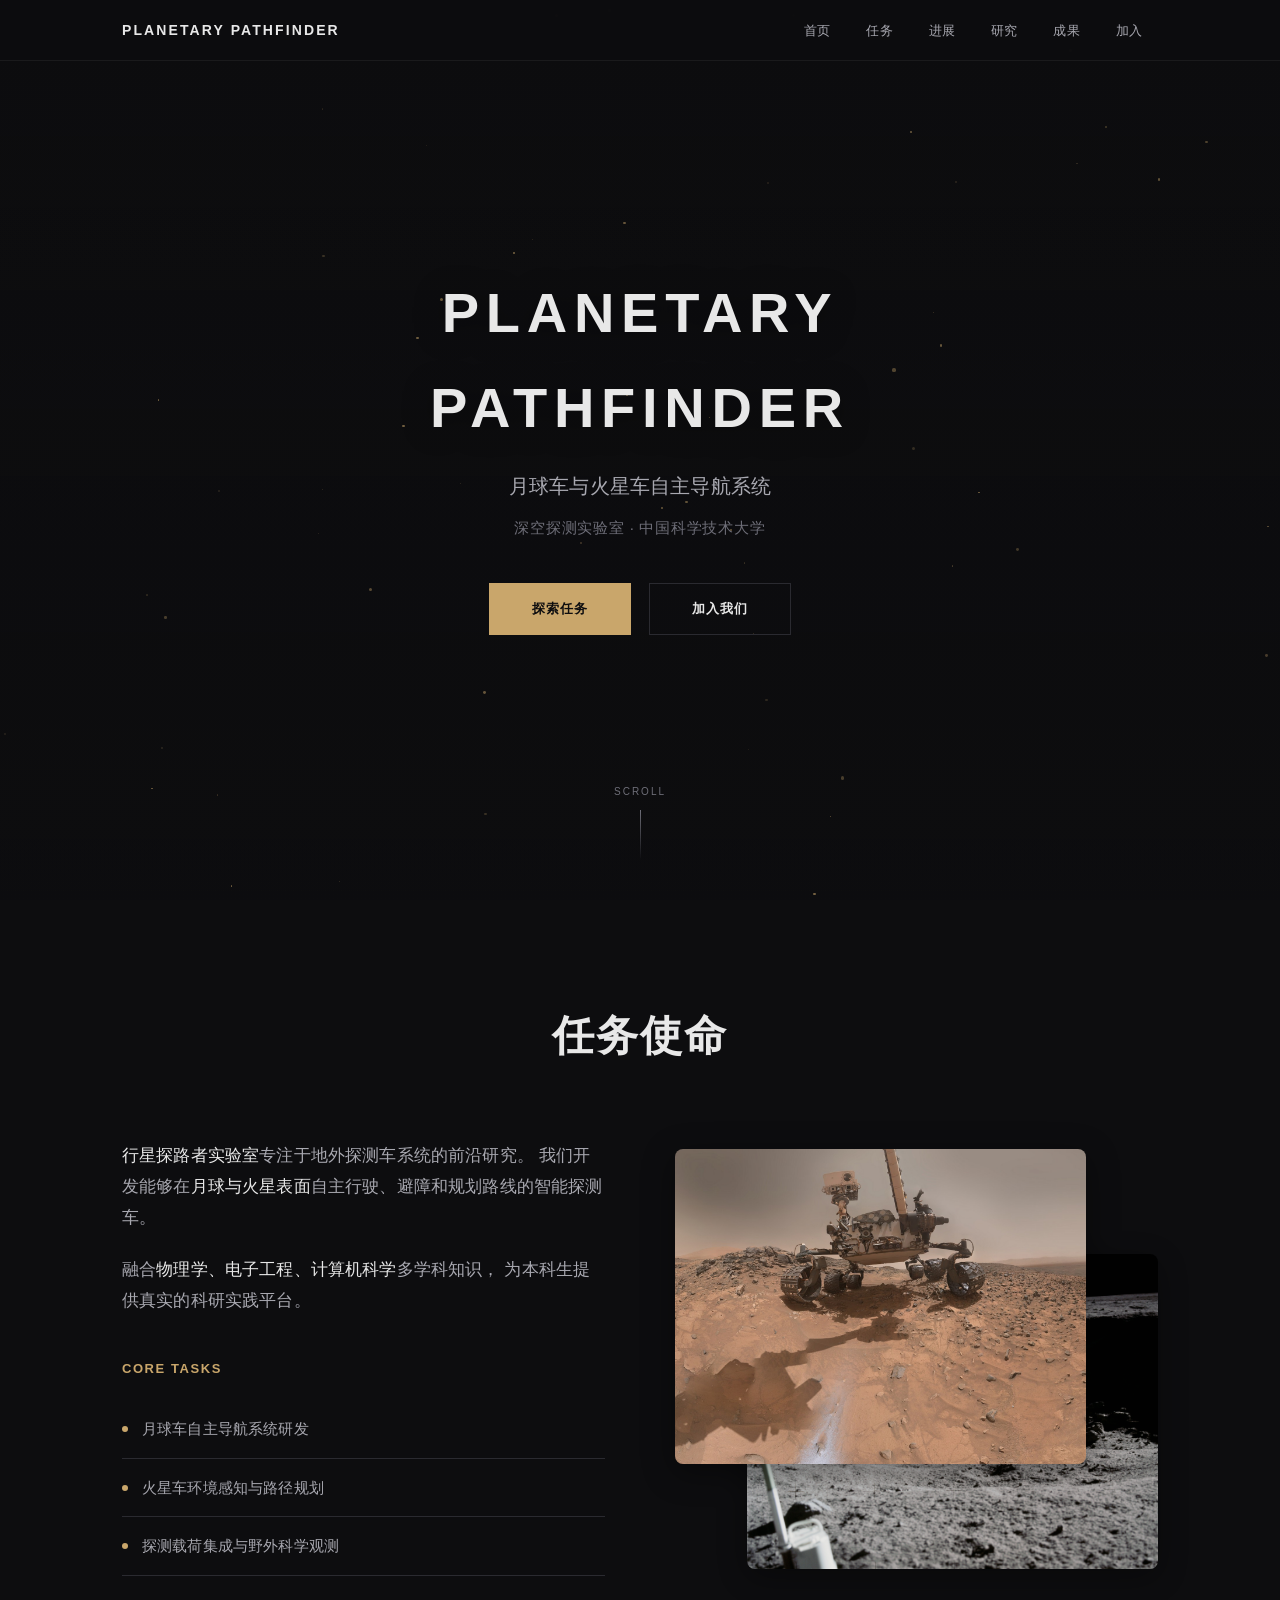
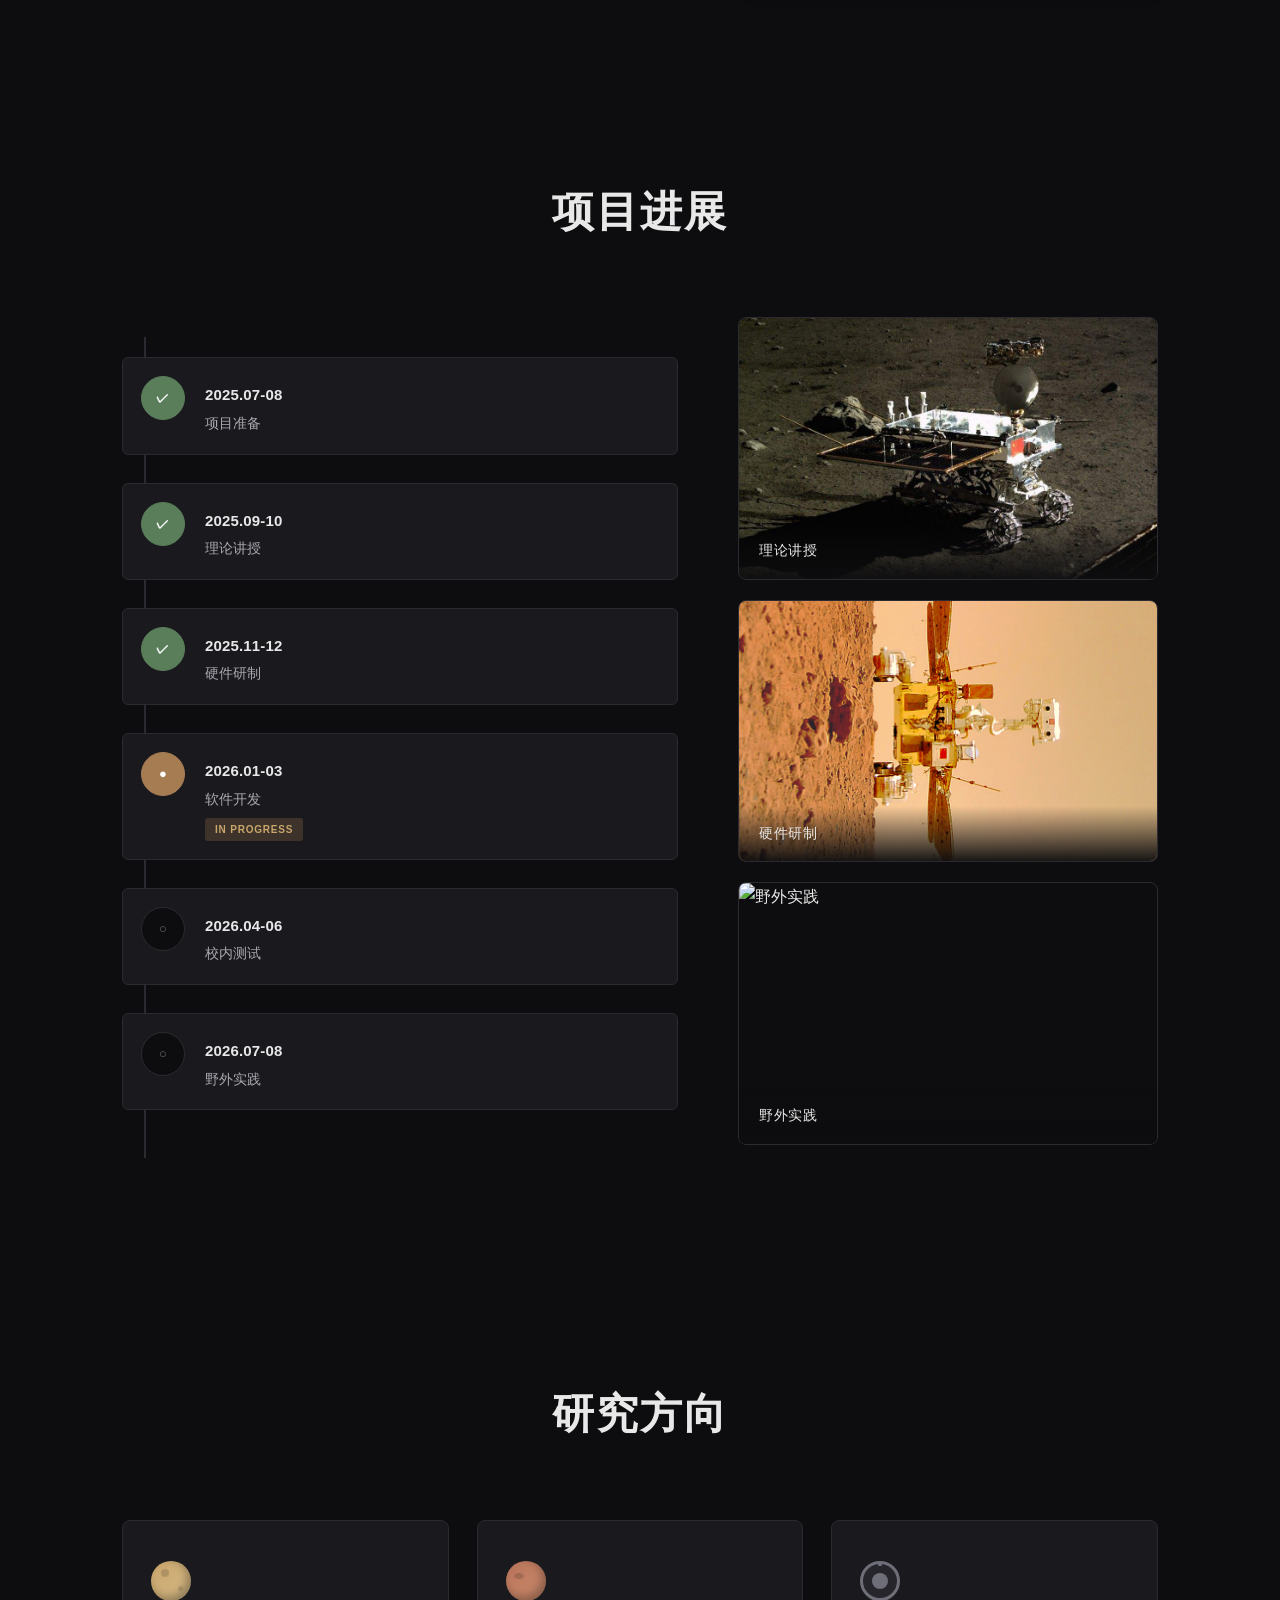
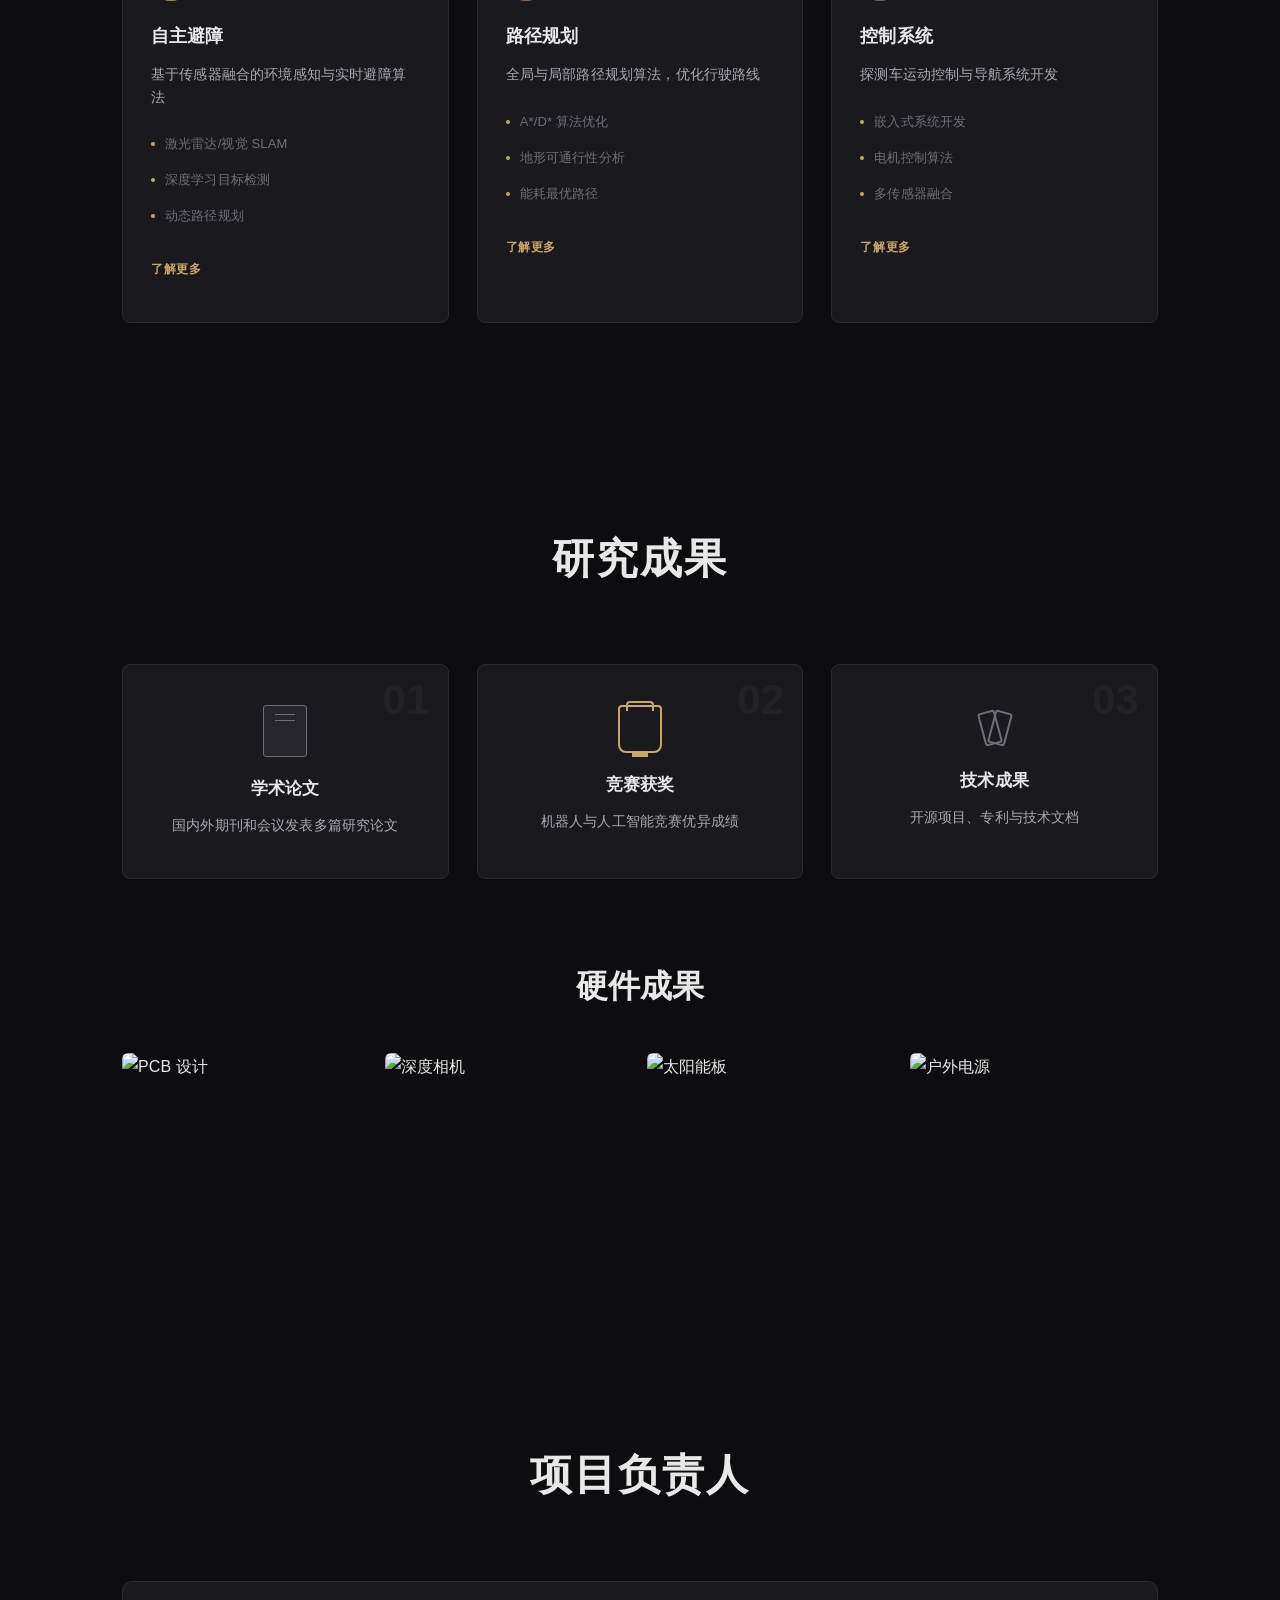
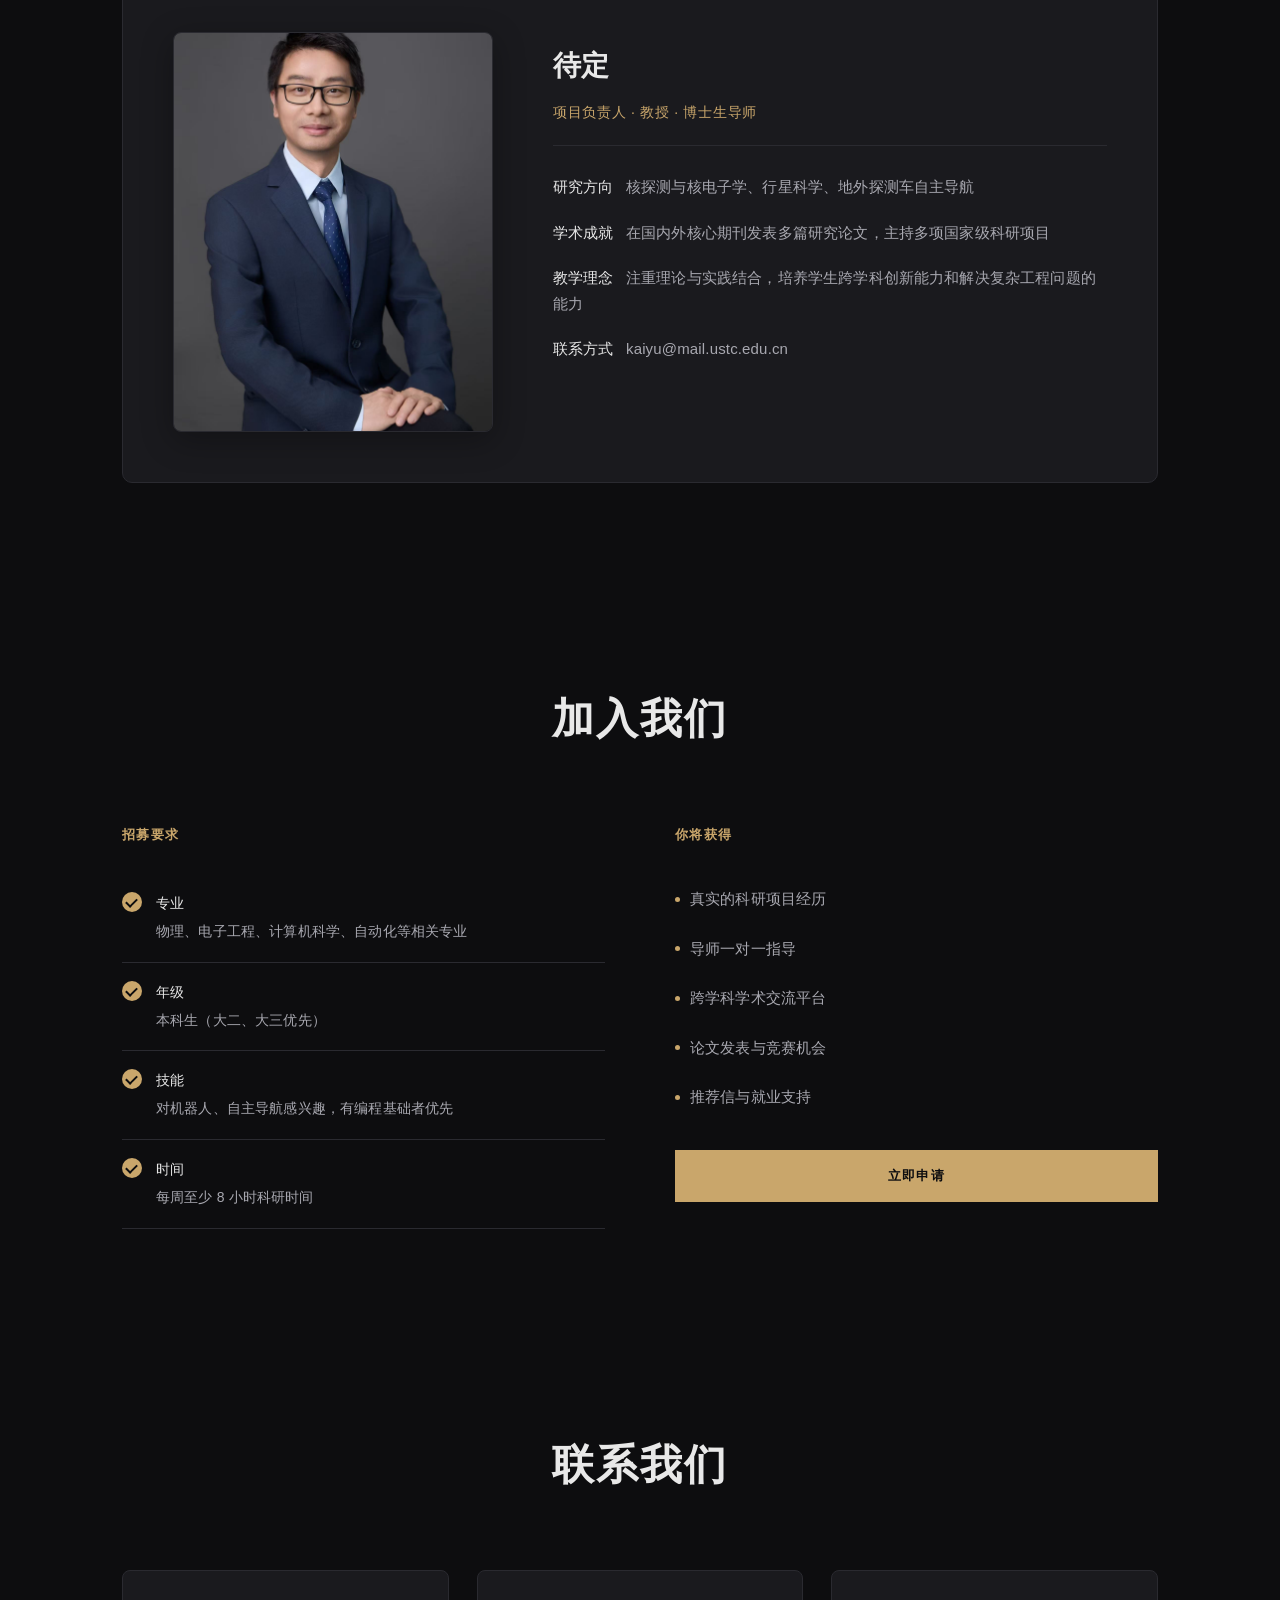
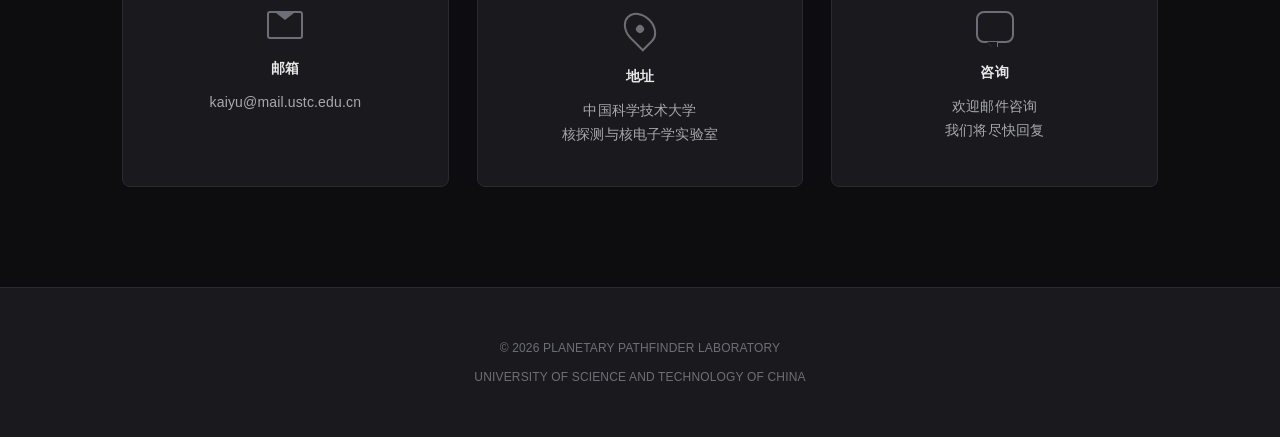
==== commit 0d16d1b0: "📊 项目进展布局优化：左时间线 + 右照片展示 布局重构: - 左侧：时间线进度条 (max-width 600px) - 右侧：照片展示区 (420px 宽，sticky 定位) - 间距：60px" ====
--- a/website/index.html
+++ b/website/index.html
@@ -93,48 +93,68 @@
     <section id="progress" class="section section-dark">
         <div class="container">
             <h2 class="section-title">项目进展</h2>
-            <div class="timeline">
-                <div class="timeline-item completed">
-                    <div class="timeline-marker">✓</div>
-                    <div class="timeline-content">
-                        <h4>2025.07-08</h4>
-                        <p>项目准备</p>
-                    </div>
-                </div>
-                <div class="timeline-item completed">
-                    <div class="timeline-marker">✓</div>
-                    <div class="timeline-content">
-                        <h4>2025.09-10</h4>
-                        <p>理论讲授</p>
-                    </div>
-                </div>
-                <div class="timeline-item completed">
-                    <div class="timeline-marker">✓</div>
-                    <div class="timeline-content">
-                        <h4>2025.11-12</h4>
-                        <p>硬件研制</p>
-                    </div>
-                </div>
-                <div class="timeline-item current">
-                    <div class="timeline-marker">●</div>
-                    <div class="timeline-content">
-                        <h4>2026.01-03</h4>
-                        <p>软件开发</p>
-                        <span class="timeline-status current">IN PROGRESS</span>
-                    </div>
-                </div>
-                <div class="timeline-item pending">
-                    <div class="timeline-marker">○</div>
-                    <div class="timeline-content">
-                        <h4>2026.04-06</h4>
-                        <p>校内测试</p>
-                    </div>
-                </div>
-                <div class="timeline-item pending">
-                    <div class="timeline-marker">○</div>
-                    <div class="timeline-content">
-                        <h4>2026.07-08</h4>
-                        <p>野外实践</p>
+            <div class="progress-layout">
+                <div class="progress-timeline">
+                    <div class="timeline">
+                        <div class="timeline-item completed">
+                            <div class="timeline-marker">✓</div>
+                            <div class="timeline-content">
+                                <h4>2025.07-08</h4>
+                                <p>项目准备</p>
+                            </div>
+                        </div>
+                        <div class="timeline-item completed">
+                            <div class="timeline-marker">✓</div>
+                            <div class="timeline-content">
+                                <h4>2025.09-10</h4>
+                                <p>理论讲授</p>
+                            </div>
+                        </div>
+                        <div class="timeline-item completed">
+                            <div class="timeline-marker">✓</div>
+                            <div class="timeline-content">
+                                <h4>2025.11-12</h4>
+                                <p>硬件研制</p>
+                            </div>
+                        </div>
+                        <div class="timeline-item current">
+                            <div class="timeline-marker">●</div>
+                            <div class="timeline-content">
+                                <h4>2026.01-03</h4>
+                                <p>软件开发</p>
+                                <span class="timeline-status current">IN PROGRESS</span>
+                            </div>
+                        </div>
+                        <div class="timeline-item pending">
+                            <div class="timeline-marker">○</div>
+                            <div class="timeline-content">
+                                <h4>2026.04-06</h4>
+                                <p>校内测试</p>
+                            </div>
+                        </div>
+                        <div class="timeline-item pending">
+                            <div class="timeline-marker">○</div>
+                            <div class="timeline-content">
+                                <h4>2026.07-08</h4>
+                                <p>野外实践</p>
+                            </div>
+                        </div>
+                    </div>
+                </div>
+                <div class="progress-photos">
+                    <div class="photo-showcase">
+                        <div class="showcase-item">
+                            <img src="images/玉兔号.jpg" alt="理论讲授">
+                            <div class="showcase-caption">理论讲授</div>
+                        </div>
+                        <div class="showcase-item">
+                            <img src="images/祝融号.jpg" alt="硬件研制">
+                            <div class="showcase-caption">硬件研制</div>
+                        </div>
+                        <div class="showcase-item">
+                            <img src="images/宇航员开 rover.jpg" alt="野外实践">
+                            <div class="showcase-caption">野外实践</div>
+                        </div>
                     </div>
                 </div>
             </div>
--- a/website/styles.css
+++ b/website/styles.css
@@ -428,11 +428,65 @@
 }
 
 /* ===== 项目进展 ===== */
+.progress-layout {
+    display: grid;
+    grid-template-columns: 1fr 420px;
+    gap: 60px;
+    align-items: start;
+}
+
+.progress-timeline {
+    padding: 20px 0;
+}
+
 .timeline {
     position: relative;
-    max-width: 750px;
+    max-width: 600px;
     margin: 0 auto;
     padding: 20px 0;
+}
+
+.progress-photos {
+    position: sticky;
+    top: 100px;
+}
+
+.photo-showcase {
+    display: flex;
+    flex-direction: column;
+    gap: 20px;
+}
+
+.showcase-item {
+    position: relative;
+    border-radius: 8px;
+    overflow: hidden;
+    aspect-ratio: 16/10;
+    border: 1px solid var(--border);
+}
+
+.showcase-item img {
+    width: 100%;
+    height: 100%;
+    object-fit: cover;
+    transition: var(--transition);
+}
+
+.showcase-item:hover img {
+    transform: scale(1.05);
+}
+
+.showcase-caption {
+    position: absolute;
+    bottom: 0;
+    left: 0;
+    right: 0;
+    background: linear-gradient(180deg, transparent 0%, rgba(13,13,15,0.95) 100%);
+    padding: 16px 20px;
+    color: var(--text-primary);
+    font-size: 14px;
+    font-weight: 500;
+    letter-spacing: 0.05em;
 }
 
 .timeline::before {
@@ -1253,9 +1307,14 @@
     }
 
     .about-grid,
-    .join-content {
+    .join-content,
+    .progress-layout {
         grid-template-columns: 1fr;
         gap: 45px;
+    }
+
+    .progress-photos {
+        position: static;
     }
 
     .professor-profile {
@@ -1341,6 +1400,14 @@
         grid-template-columns: 1fr;
     }
 
+    .photo-showcase {
+        gap: 14px;
+    }
+
+    .showcase-item {
+        aspect-ratio: 16/9;
+    }
+
     .image-stack {
         height: 260px;
     }
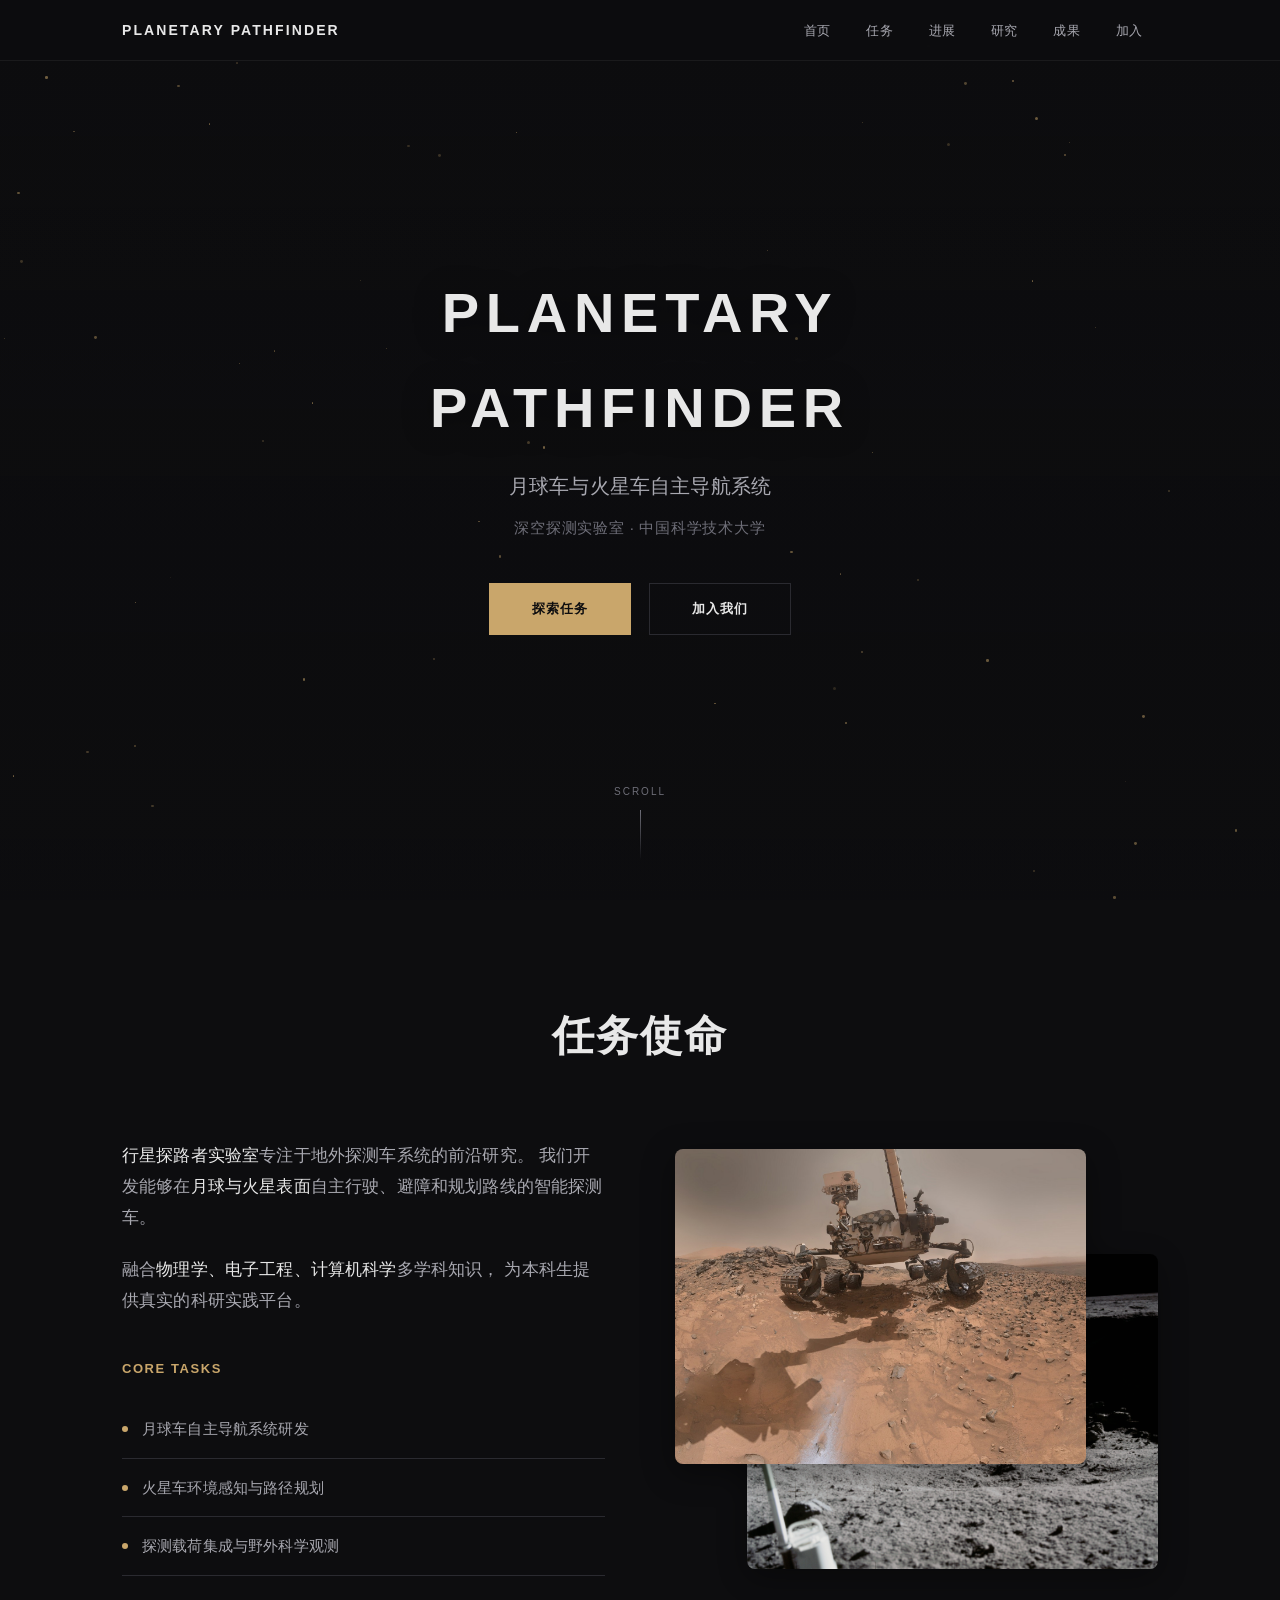
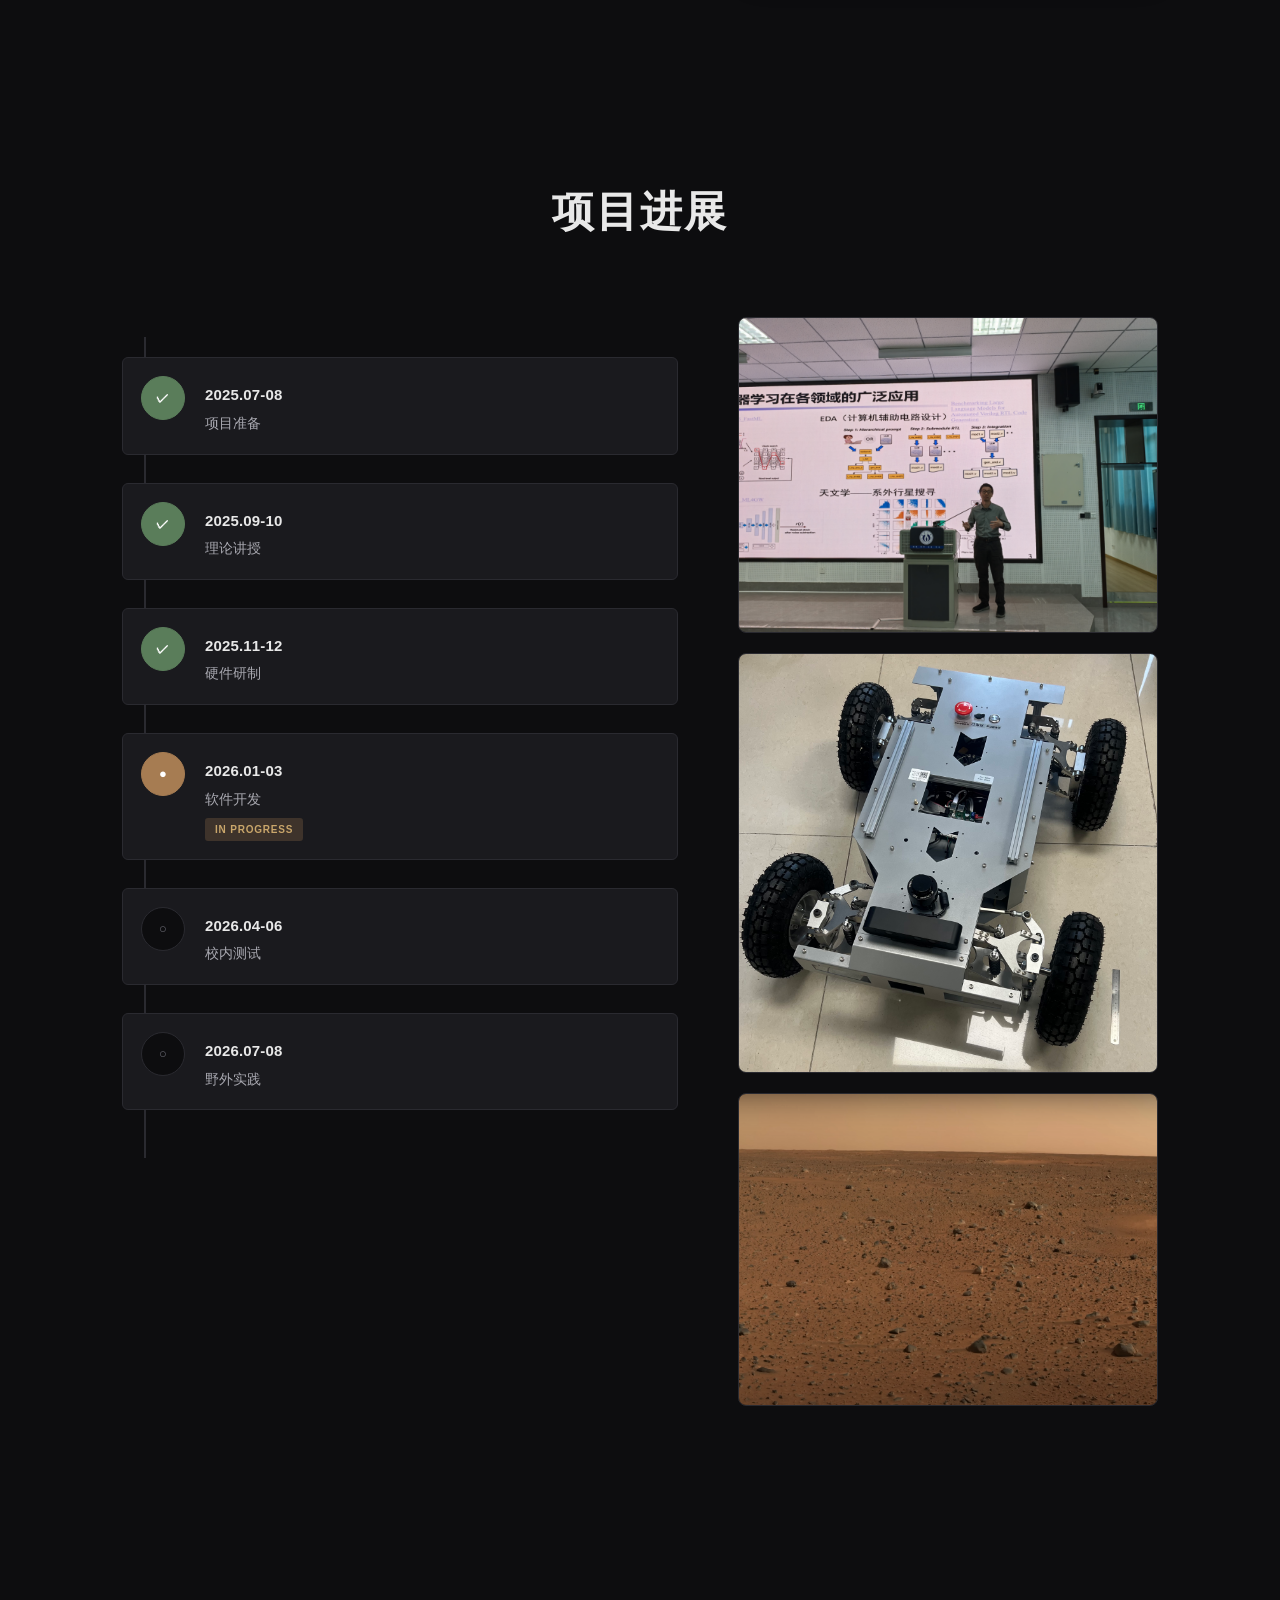
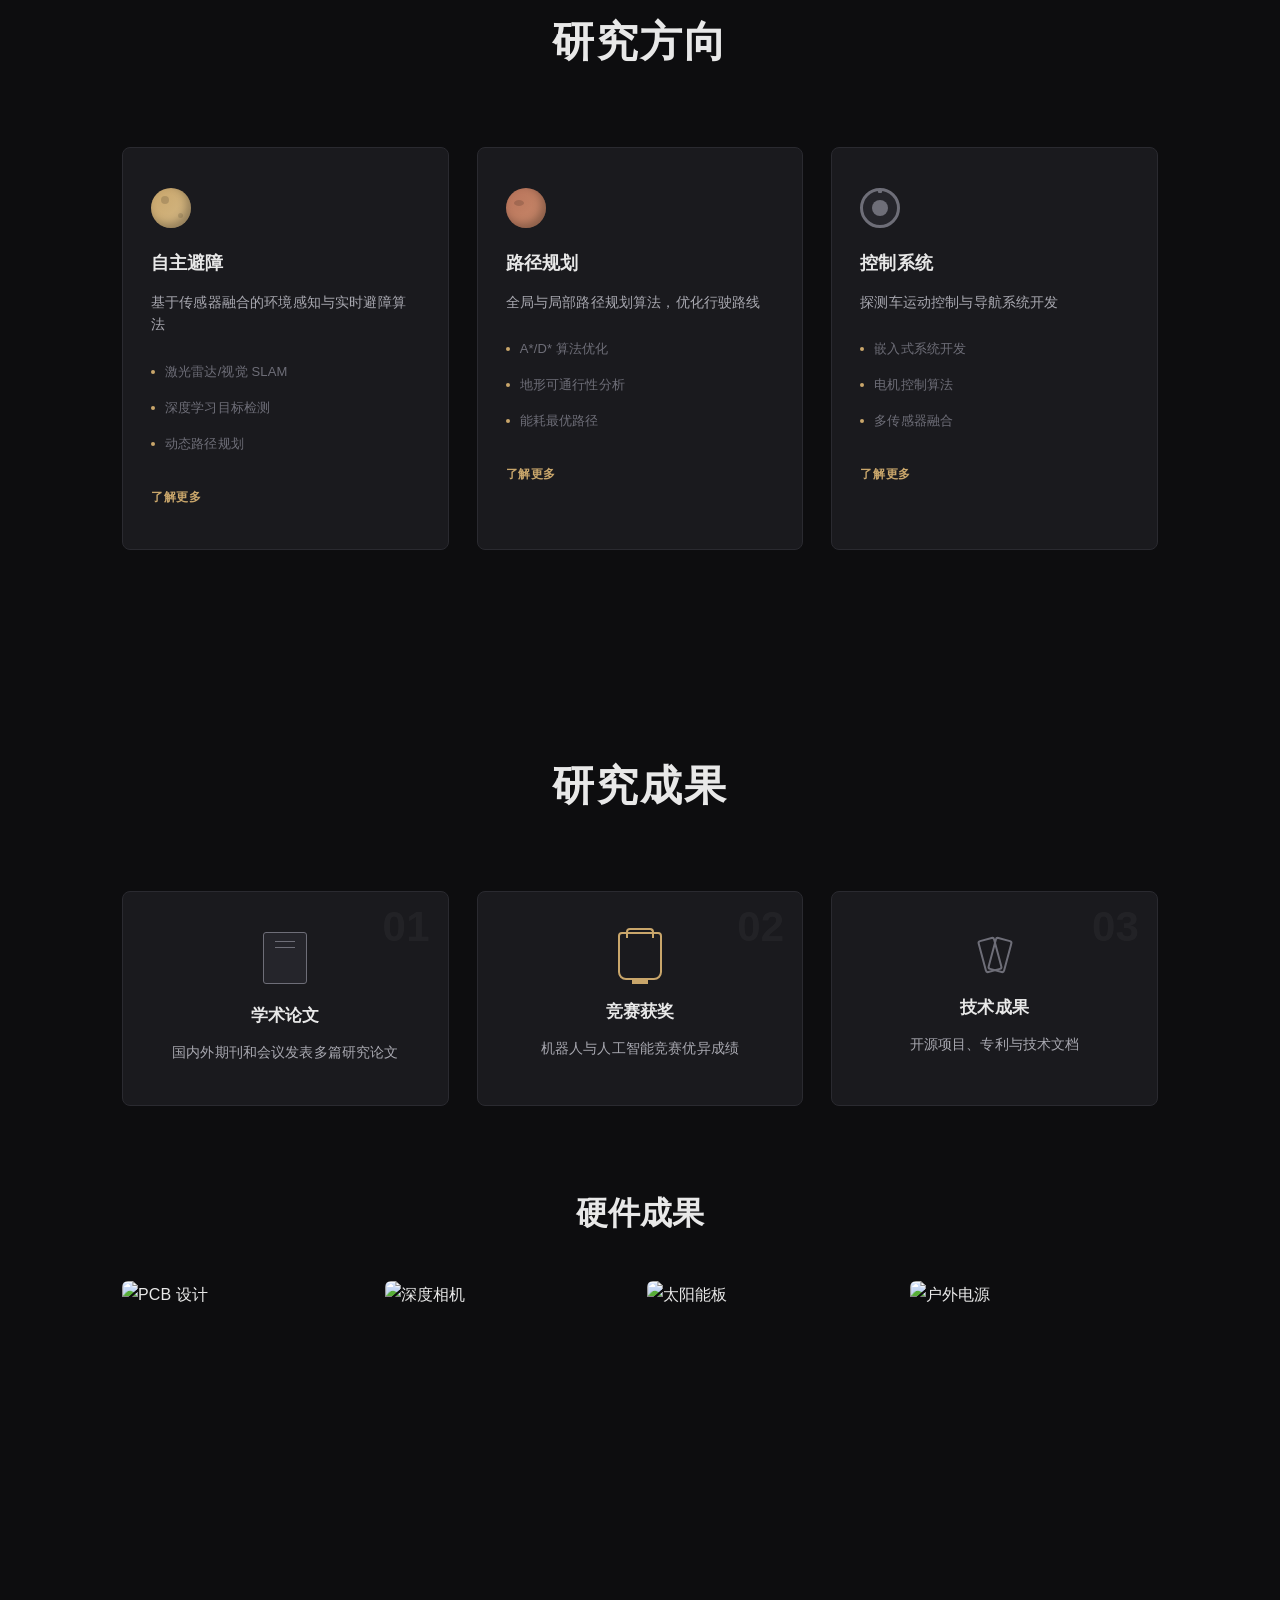
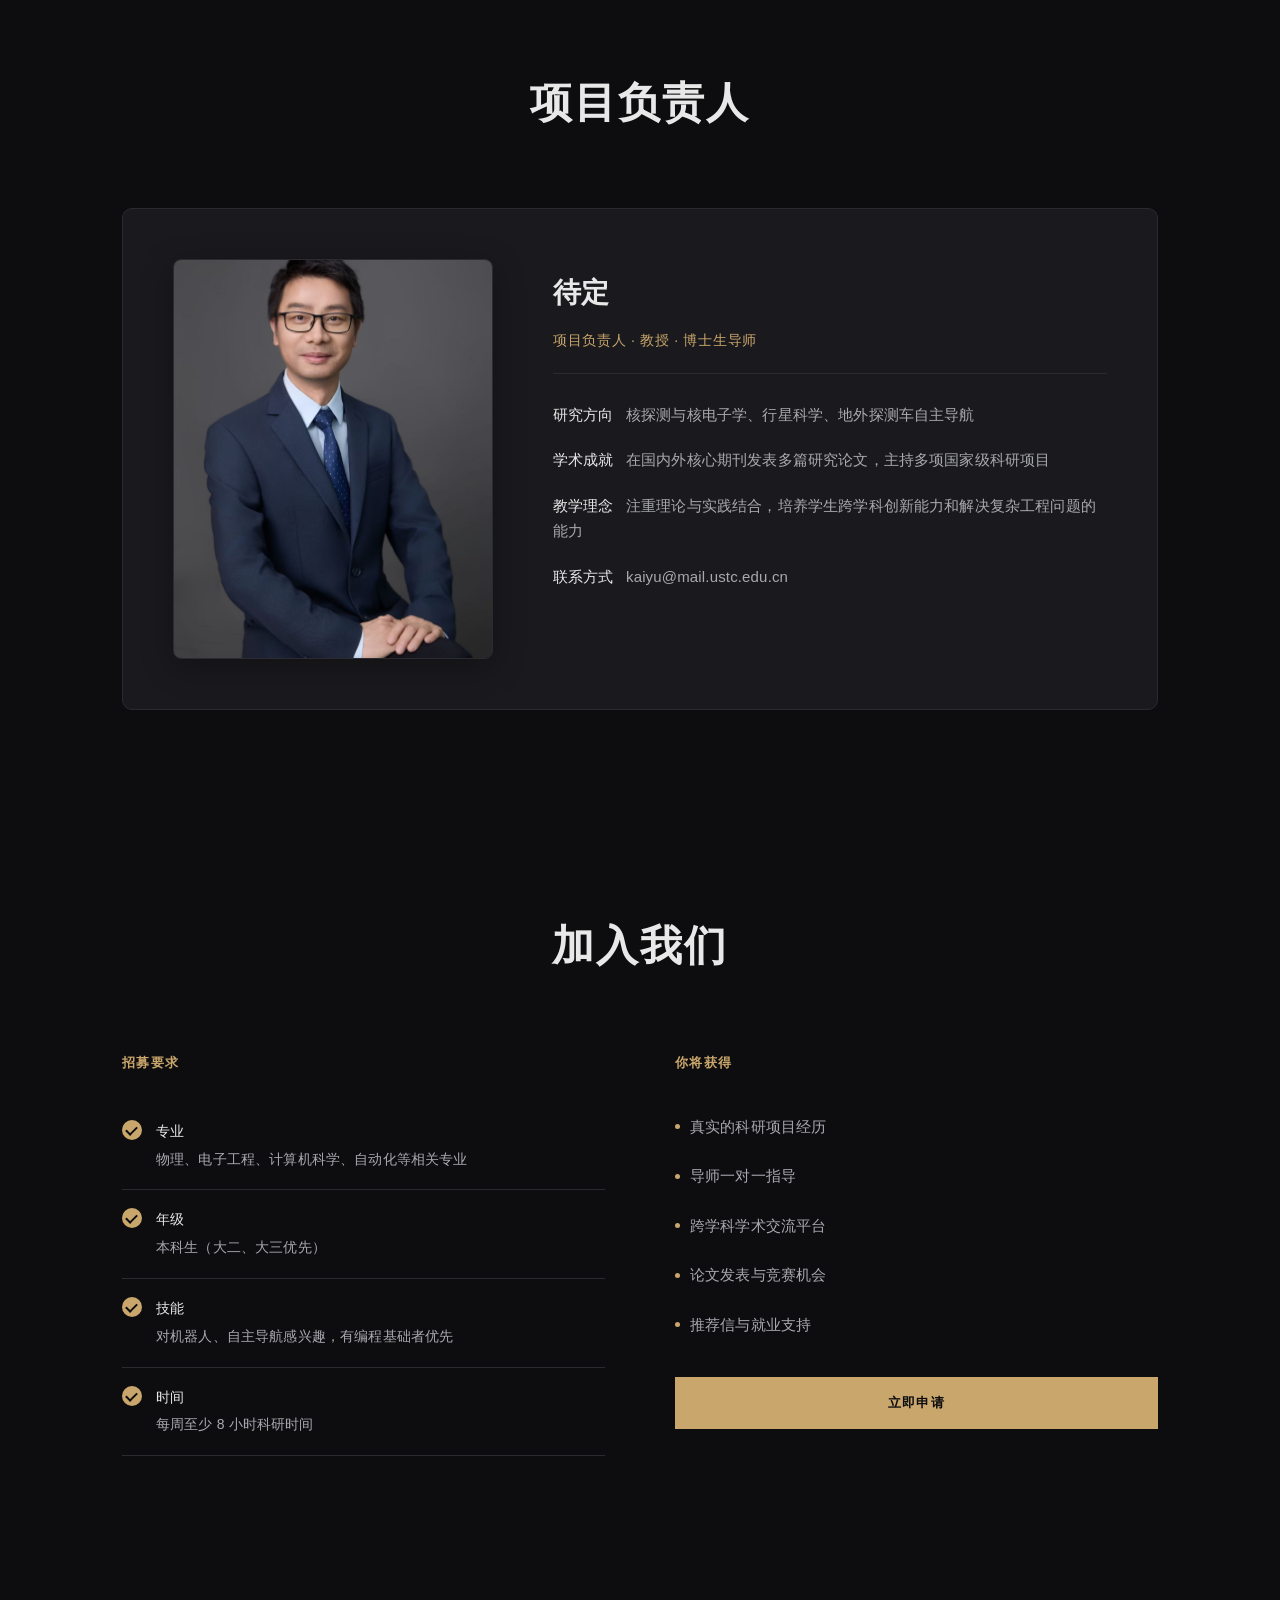
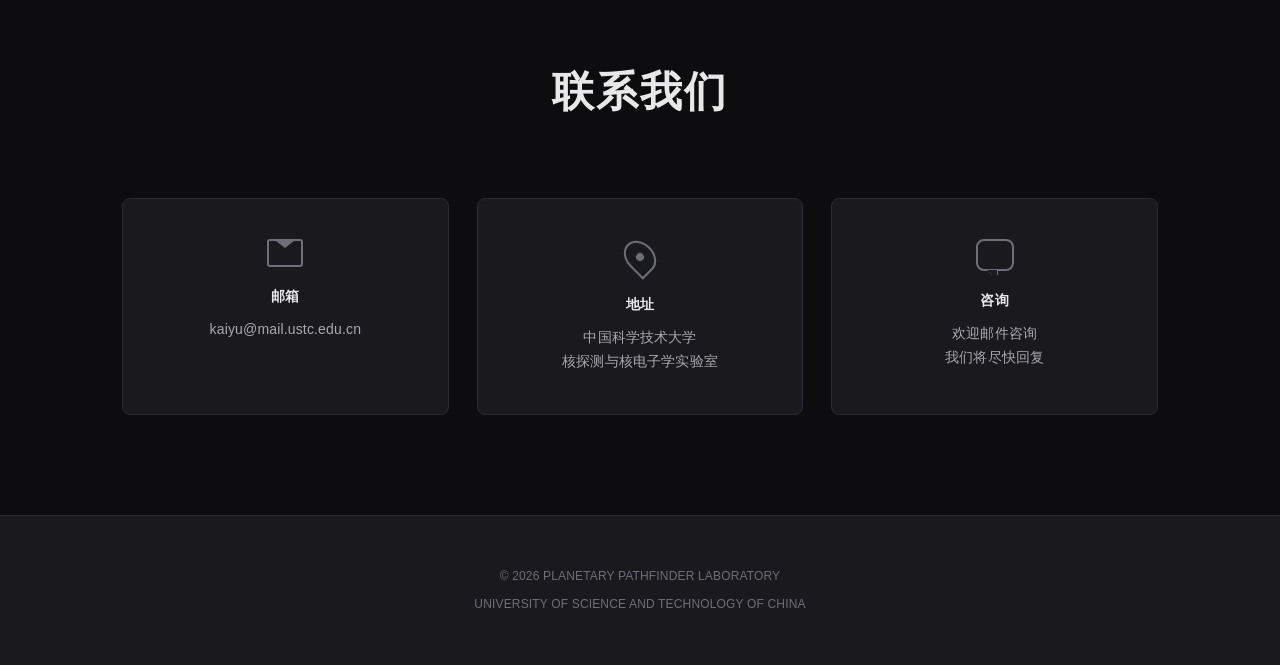
==== commit 7cb6cada: "🖼️ 修正项目进展图片 + 移除文字遮罩 图片修正: - 理论讲授：images/理论讲授.png - 硬件研制：images/硬件研制.jpg - 野外实践：images/野外实践.png  样式简" ====
--- a/website/index.html
+++ b/website/index.html
@@ -144,16 +144,13 @@
                 <div class="progress-photos">
                     <div class="photo-showcase">
                         <div class="showcase-item">
-                            <img src="images/玉兔号.jpg" alt="理论讲授">
-                            <div class="showcase-caption">理论讲授</div>
+                            <img src="images/理论讲授.png" alt="理论讲授">
                         </div>
                         <div class="showcase-item">
-                            <img src="images/祝融号.jpg" alt="硬件研制">
-                            <div class="showcase-caption">硬件研制</div>
+                            <img src="images/硬件研制.jpg" alt="硬件研制">
                         </div>
                         <div class="showcase-item">
-                            <img src="images/宇航员开 rover.jpg" alt="野外实践">
-                            <div class="showcase-caption">野外实践</div>
+                            <img src="images/野外实践.png" alt="野外实践">
                         </div>
                     </div>
                 </div>
--- a/website/styles.css
+++ b/website/styles.css
@@ -458,10 +458,8 @@
 }
 
 .showcase-item {
-    position: relative;
     border-radius: 8px;
     overflow: hidden;
-    aspect-ratio: 16/10;
     border: 1px solid var(--border);
 }
 
@@ -469,24 +467,7 @@
     width: 100%;
     height: 100%;
     object-fit: cover;
-    transition: var(--transition);
-}
-
-.showcase-item:hover img {
-    transform: scale(1.05);
-}
-
-.showcase-caption {
-    position: absolute;
-    bottom: 0;
-    left: 0;
-    right: 0;
-    background: linear-gradient(180deg, transparent 0%, rgba(13,13,15,0.95) 100%);
-    padding: 16px 20px;
-    color: var(--text-primary);
-    font-size: 14px;
-    font-weight: 500;
-    letter-spacing: 0.05em;
+    display: block;
 }
 
 .timeline::before {
@@ -1404,10 +1385,6 @@
         gap: 14px;
     }
 
-    .showcase-item {
-        aspect-ratio: 16/9;
-    }
-
     .image-stack {
         height: 260px;
     }
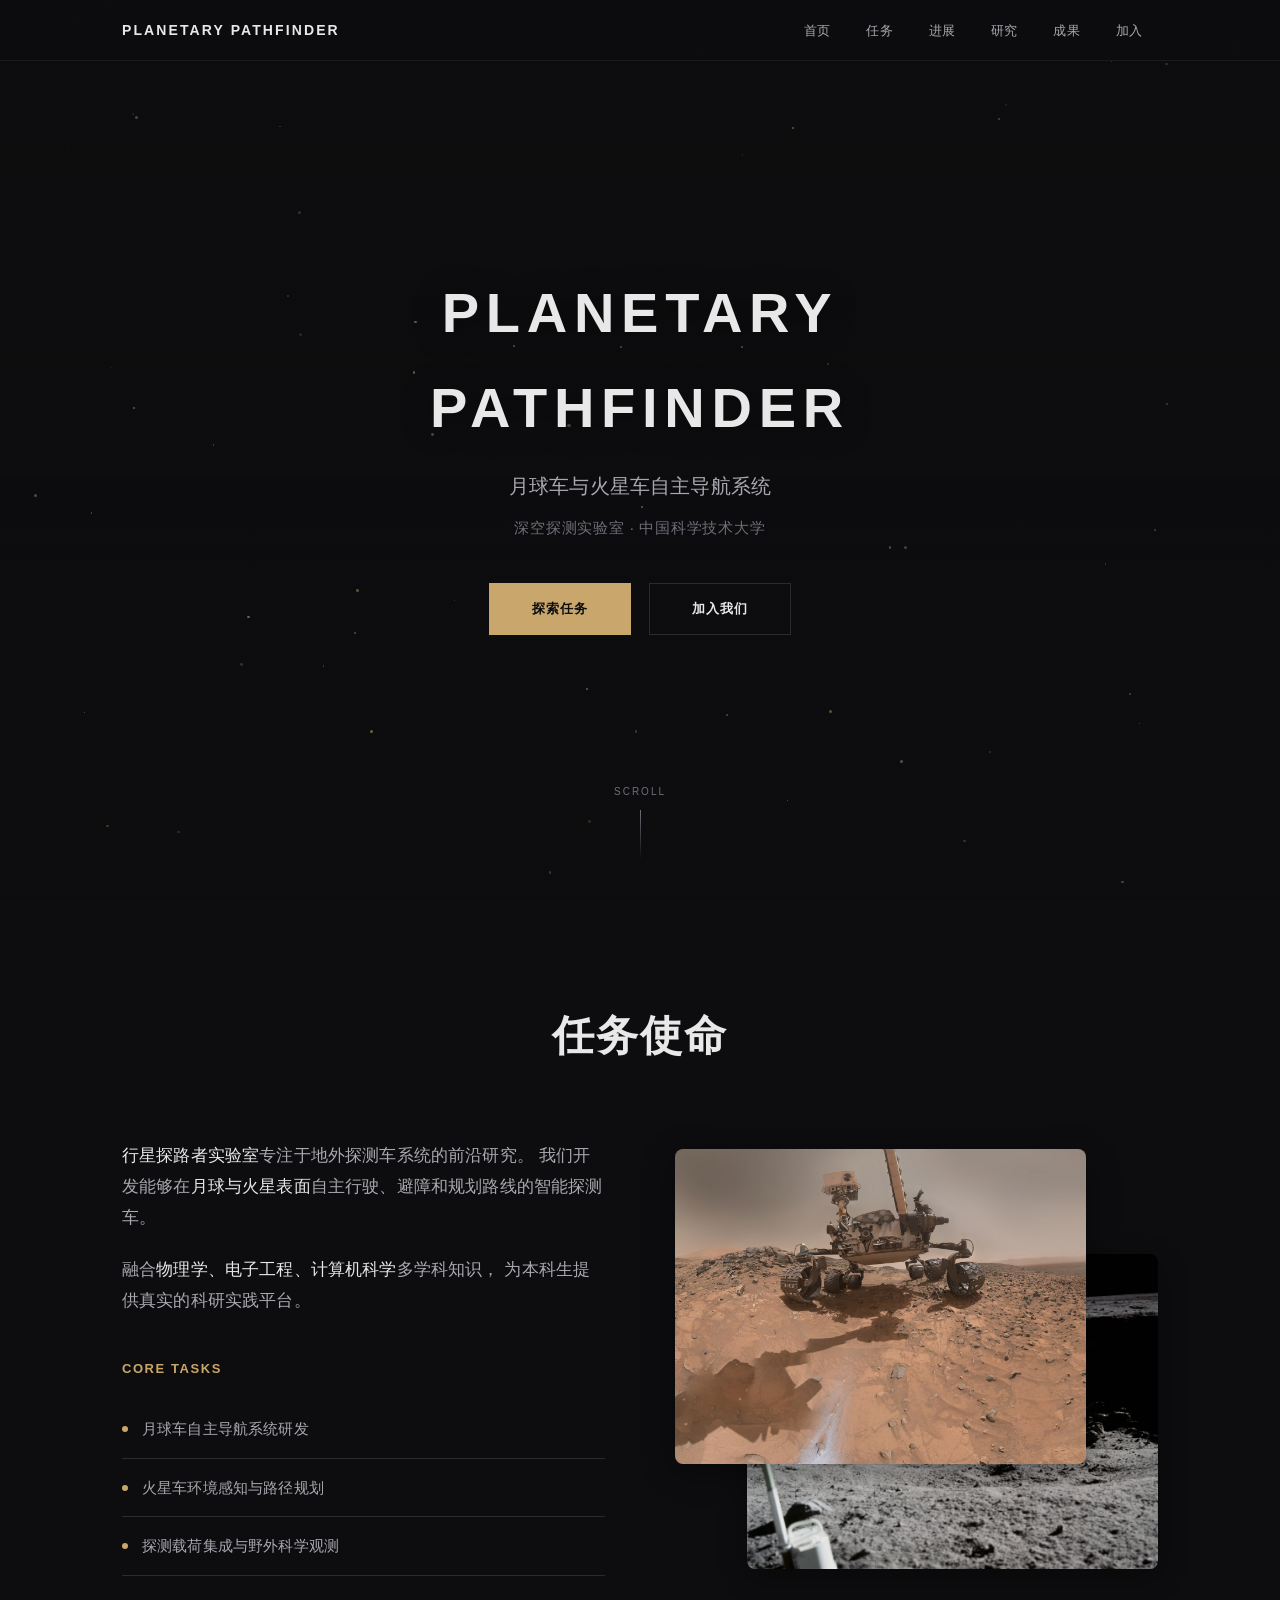
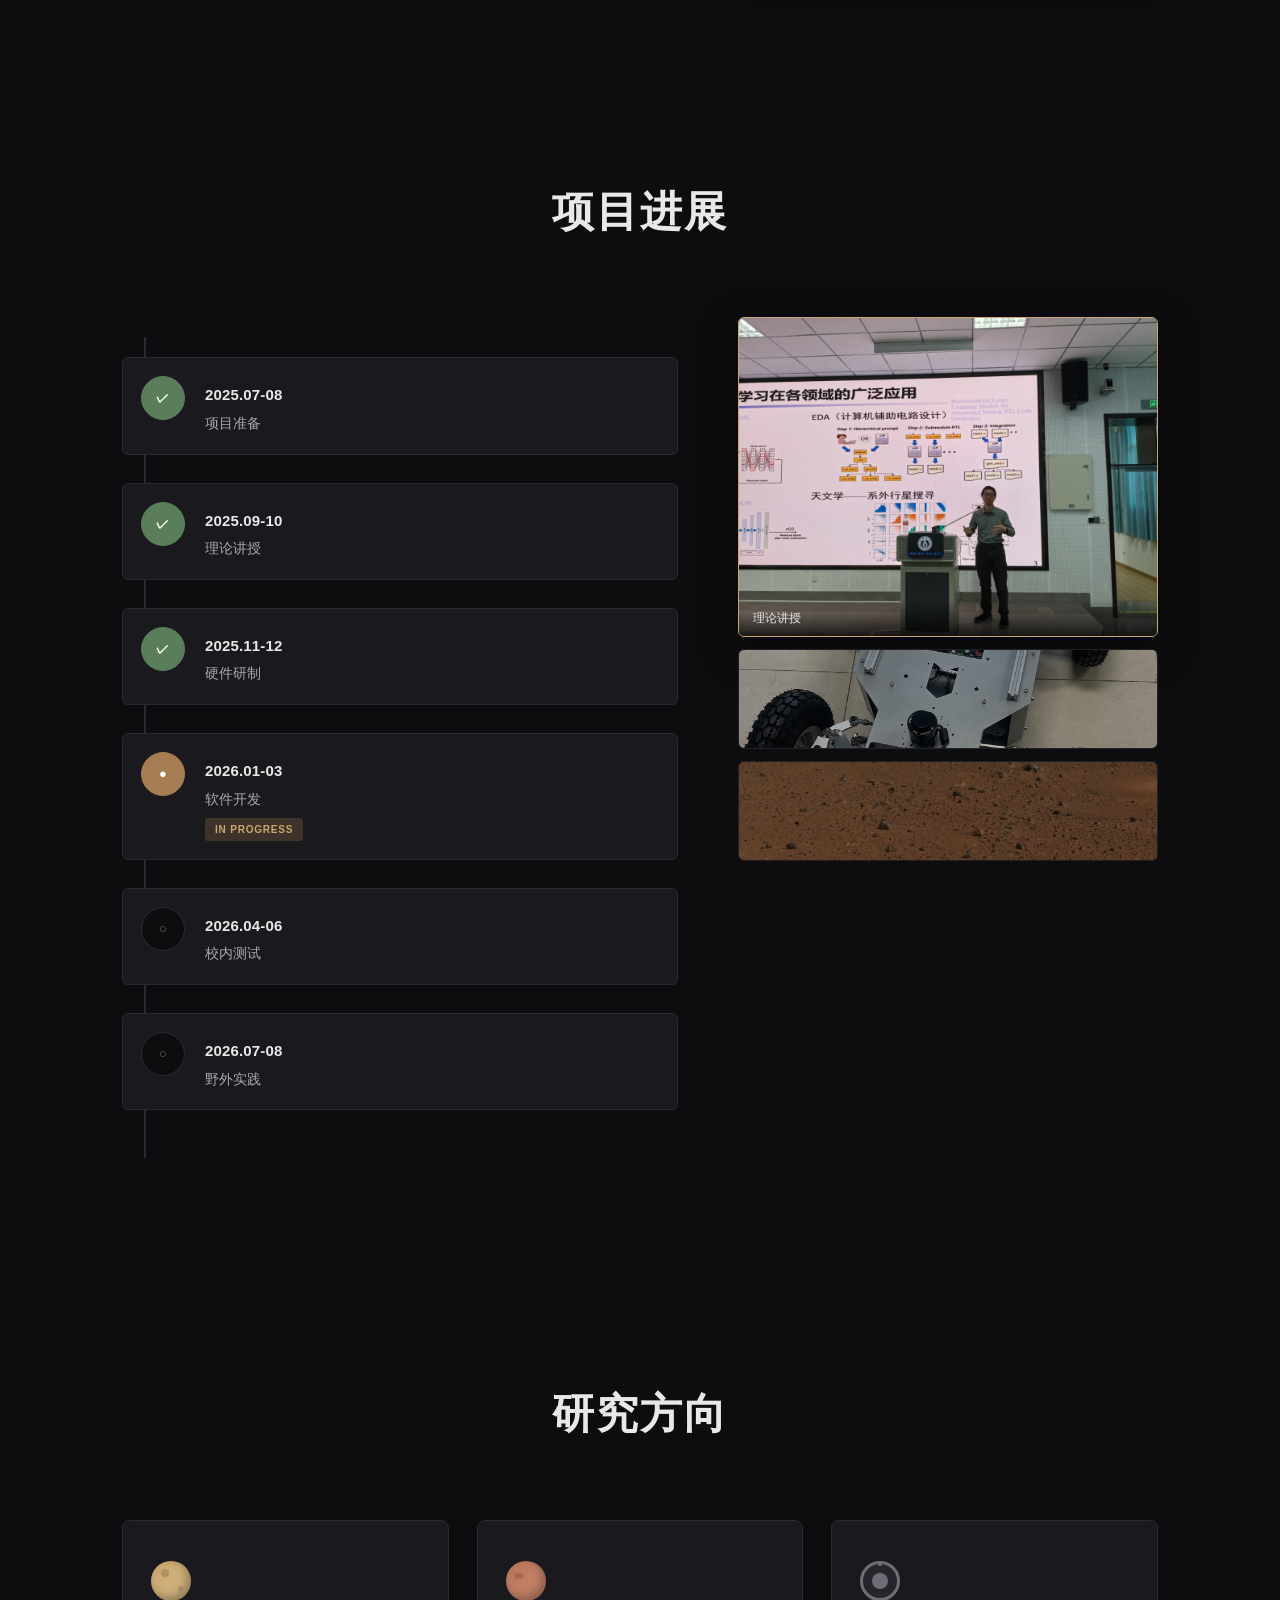
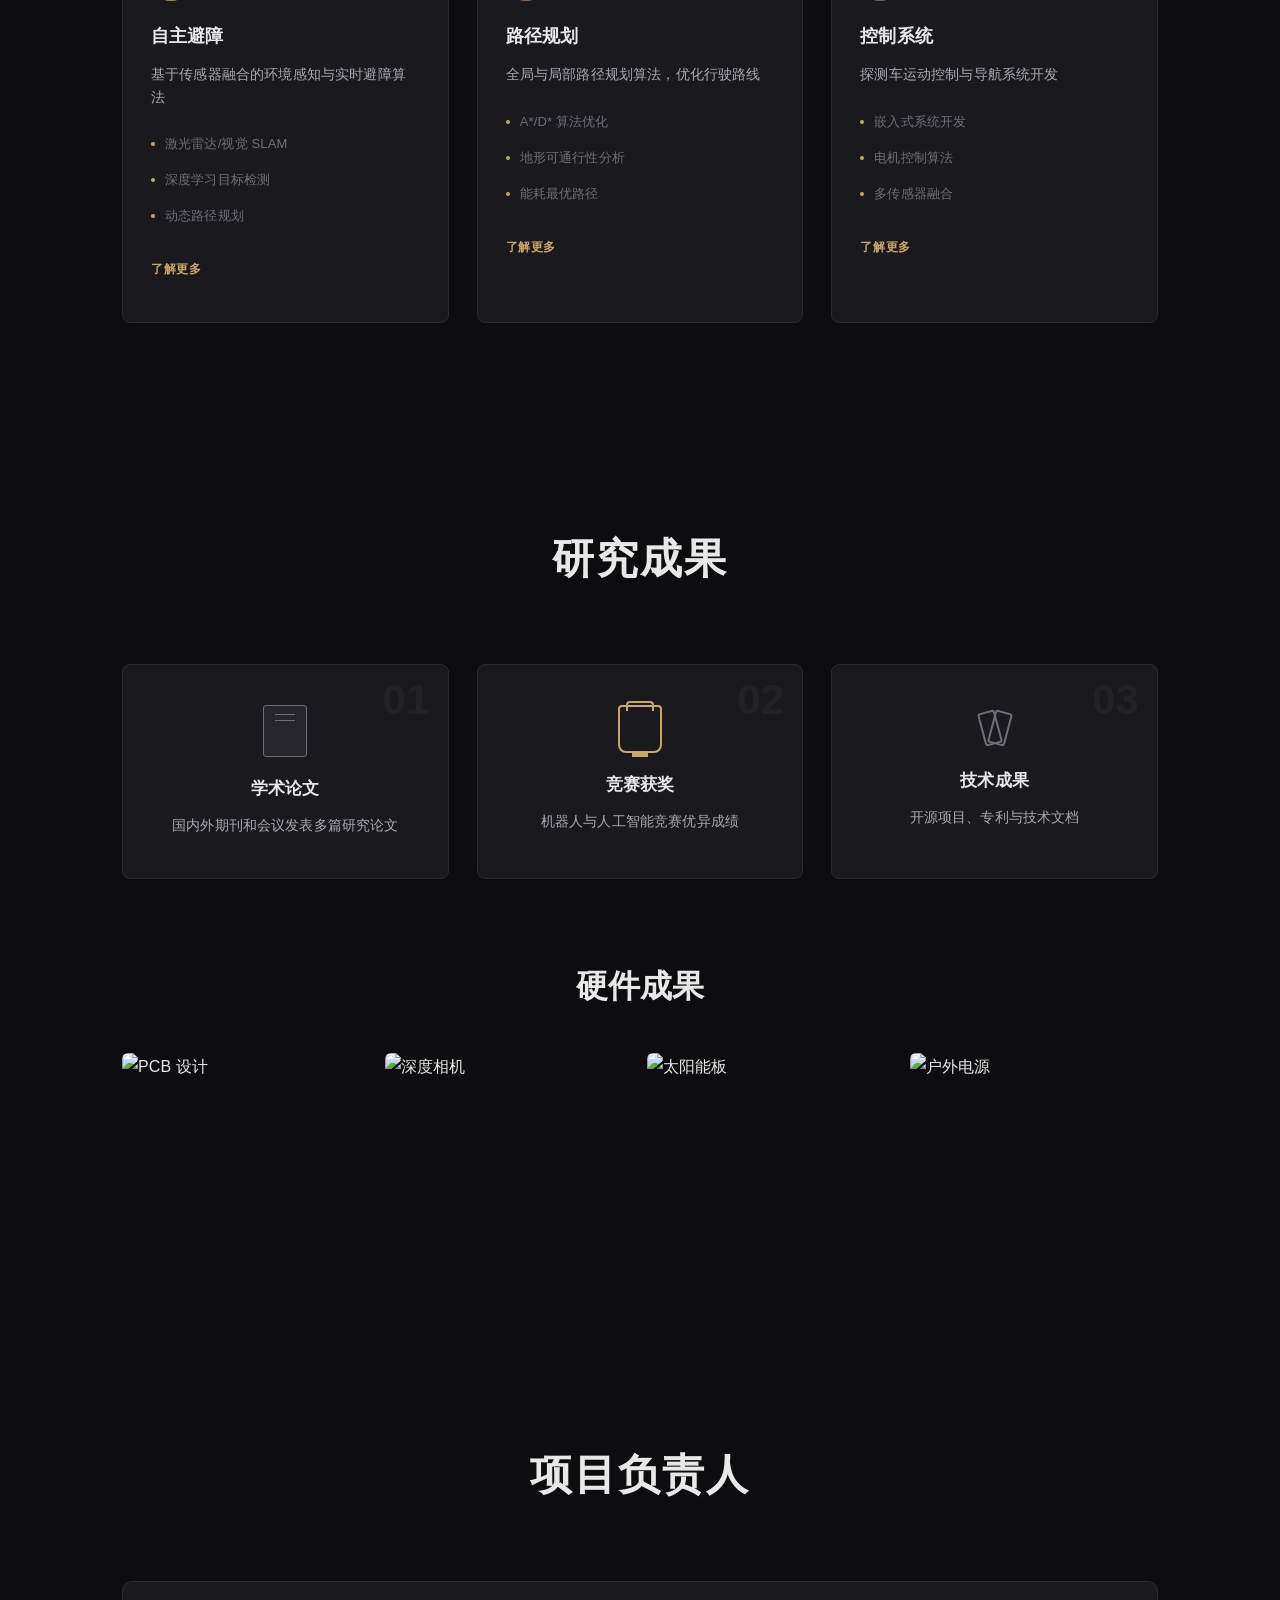
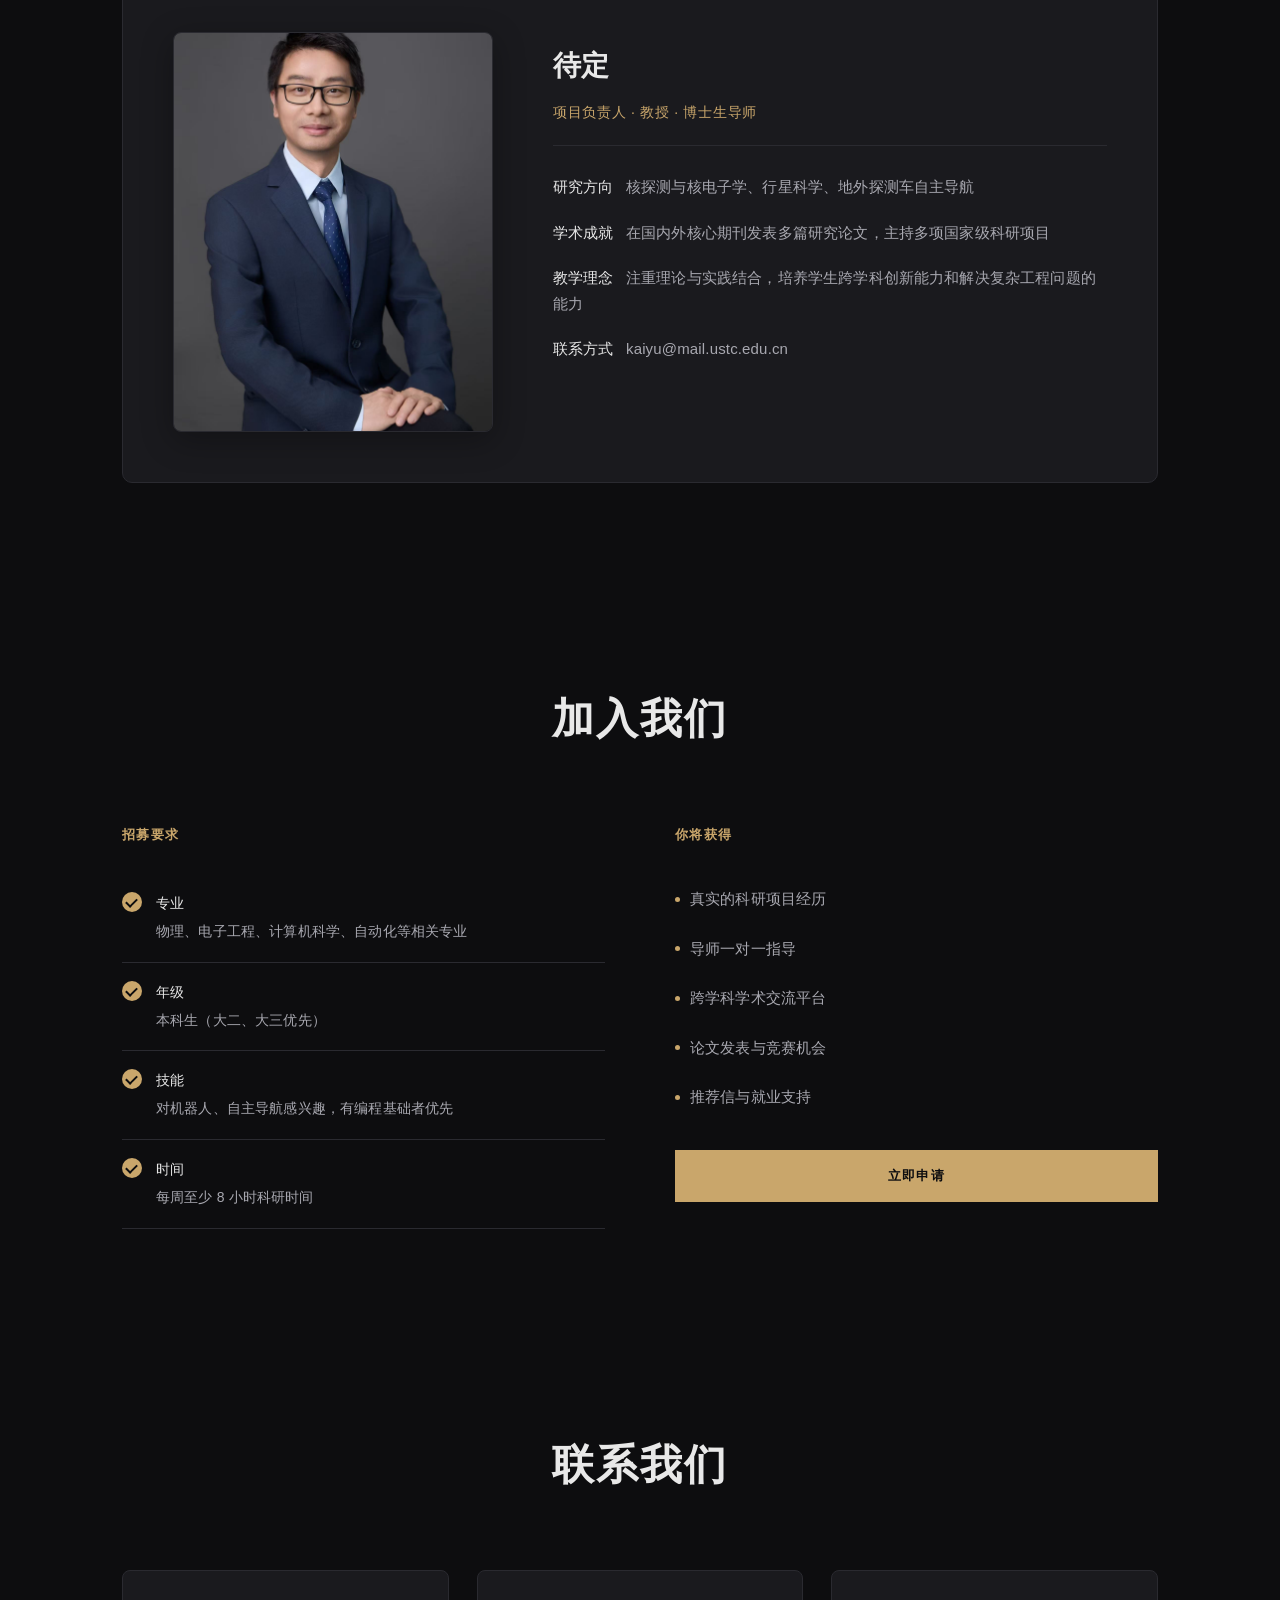
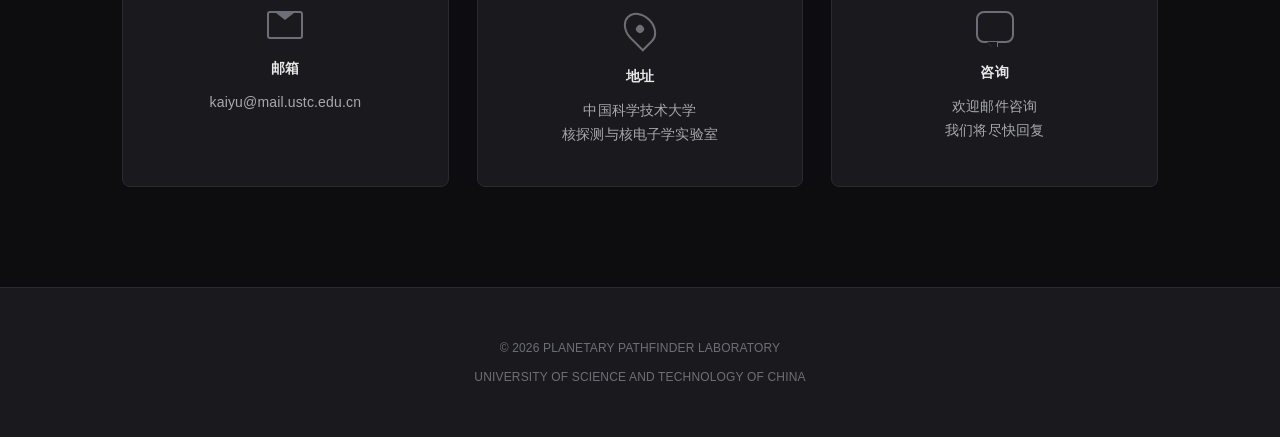
==== commit ed6aa69a: "🖼️ 图片展示优化：点击聚焦画廊效果 设计理念: - 默认三张图片紧凑排列 (100px) - 第一张默认激活 (320px 大图) - 点击任意图片，该图展开，其他缩小 - 类似手风琴/画廊的聚焦效" ====
--- a/website/index.html
+++ b/website/index.html
@@ -143,14 +143,17 @@
                 </div>
                 <div class="progress-photos">
                     <div class="photo-showcase">
-                        <div class="showcase-item">
+                        <div class="showcase-item active" data-index="0">
                             <img src="images/理论讲授.png" alt="理论讲授">
-                        </div>
-                        <div class="showcase-item">
+                            <div class="showcase-label">理论讲授</div>
+                        </div>
+                        <div class="showcase-item" data-index="1">
                             <img src="images/硬件研制.jpg" alt="硬件研制">
-                        </div>
-                        <div class="showcase-item">
+                            <div class="showcase-label">硬件研制</div>
+                        </div>
+                        <div class="showcase-item" data-index="2">
                             <img src="images/野外实践.png" alt="野外实践">
+                            <div class="showcase-label">野外实践</div>
                         </div>
                     </div>
                 </div>
--- a/website/styles.css
+++ b/website/styles.css
@@ -454,13 +454,18 @@
 .photo-showcase {
     display: flex;
     flex-direction: column;
-    gap: 20px;
+    gap: 12px;
 }
 
 .showcase-item {
-    border-radius: 8px;
+    border-radius: 6px;
     overflow: hidden;
     border: 1px solid var(--border);
+    height: 100px;
+    transition: all 0.5s cubic-bezier(0.4, 0, 0.2, 1);
+    cursor: pointer;
+    opacity: 0.7;
+    position: relative;
 }
 
 .showcase-item img {
@@ -468,6 +473,46 @@
     height: 100%;
     object-fit: cover;
     display: block;
+    transition: transform 0.6s cubic-bezier(0.4, 0, 0.2, 1);
+}
+
+.showcase-item.active {
+    height: 320px;
+    border-color: var(--accent);
+    opacity: 1;
+    box-shadow: 0 12px 40px rgba(0, 0, 0, 0.4);
+}
+
+.showcase-item.active img {
+    transform: scale(1.05);
+}
+
+.showcase-item:hover {
+    opacity: 0.9;
+    border-color: var(--text-muted);
+}
+
+.showcase-item:hover:not(.active) {
+    height: 120px;
+}
+
+.showcase-label {
+    position: absolute;
+    bottom: 0;
+    left: 0;
+    right: 0;
+    background: linear-gradient(180deg, transparent 0%, rgba(0,0,0,0.8) 100%);
+    padding: 8px 14px;
+    color: var(--text-primary);
+    font-size: 12px;
+    font-weight: 500;
+    opacity: 0;
+    transition: var(--transition);
+}
+
+.showcase-item:hover .showcase-label,
+.showcase-item.active .showcase-label {
+    opacity: 1;
 }
 
 .timeline::before {
@@ -1382,7 +1427,24 @@
     }
 
     .photo-showcase {
-        gap: 14px;
+        gap: 10px;
+    }
+
+    .showcase-item {
+        height: 80px;
+    }
+
+    .showcase-item.active {
+        height: 240px;
+    }
+
+    .showcase-item:hover:not(.active) {
+        height: 100px;
+    }
+
+    .showcase-label {
+        font-size: 11px;
+        padding: 6px 10px;
     }
 
     .image-stack {
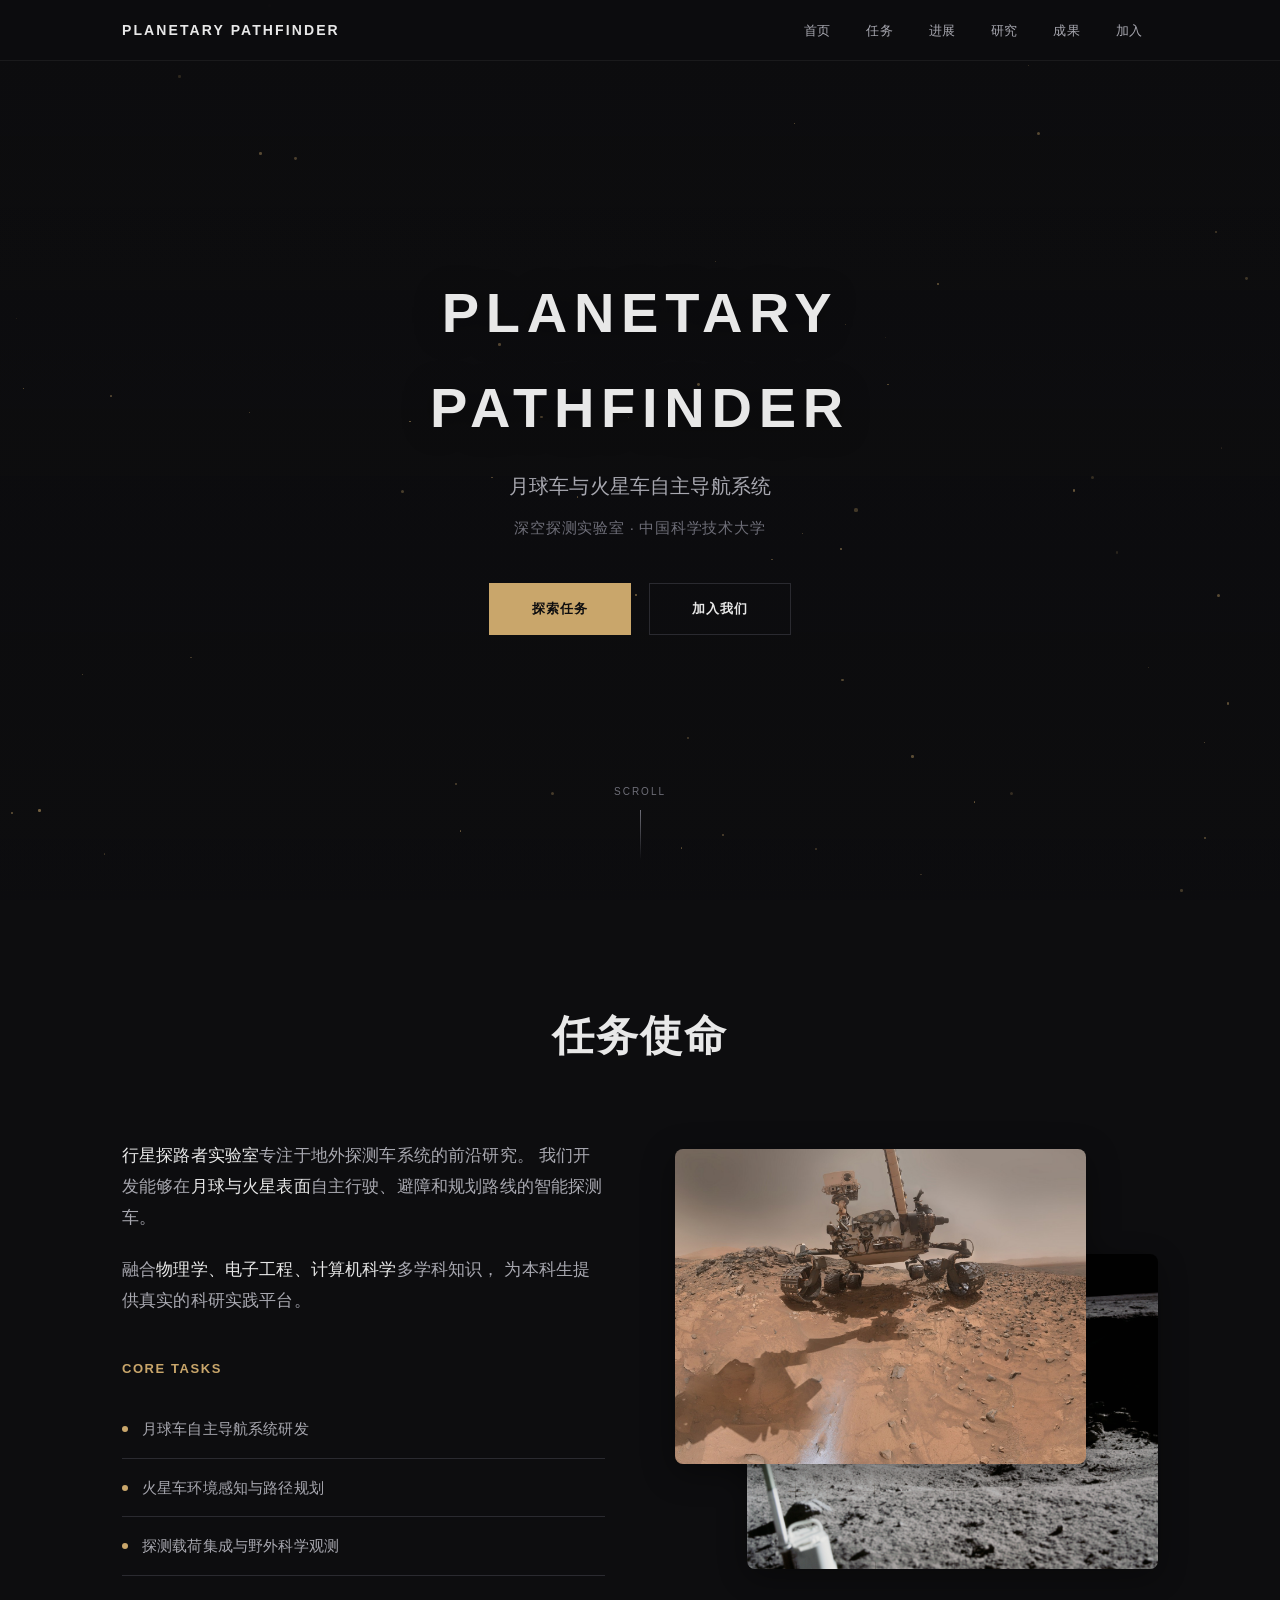
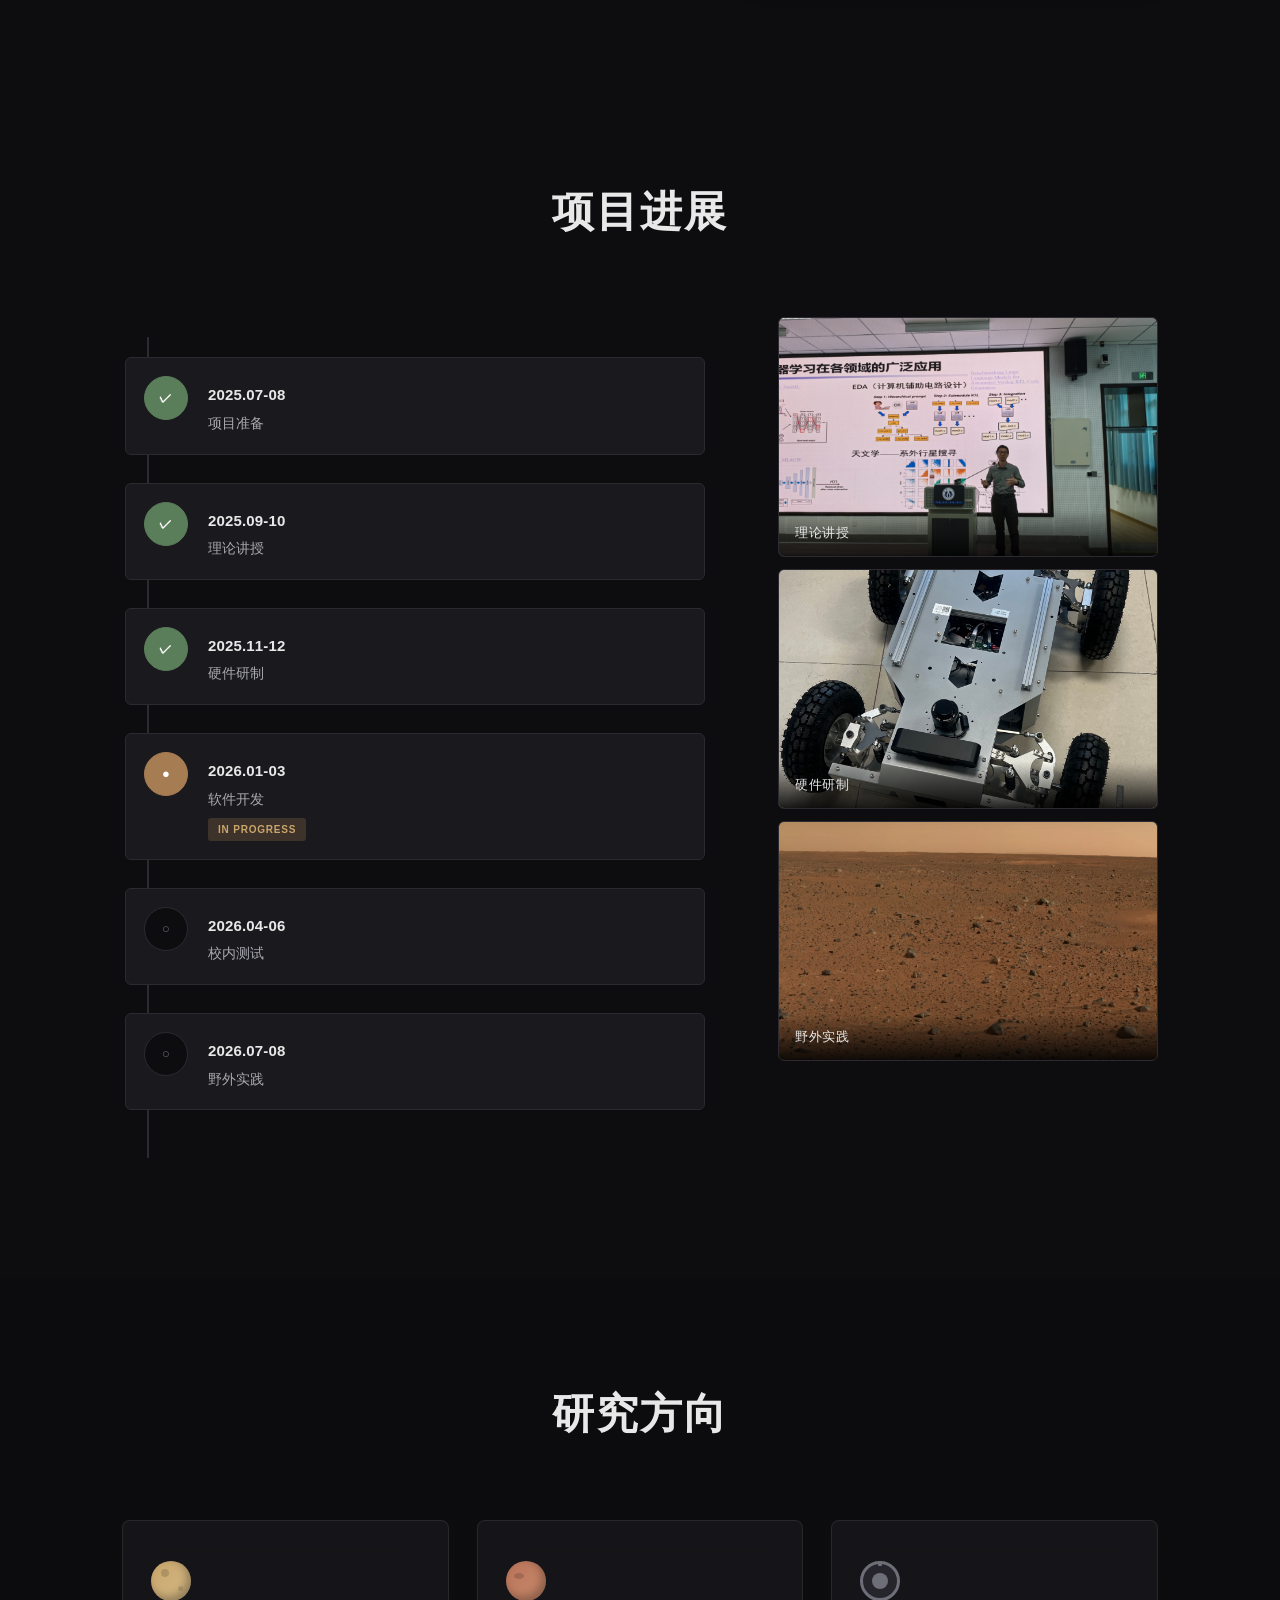
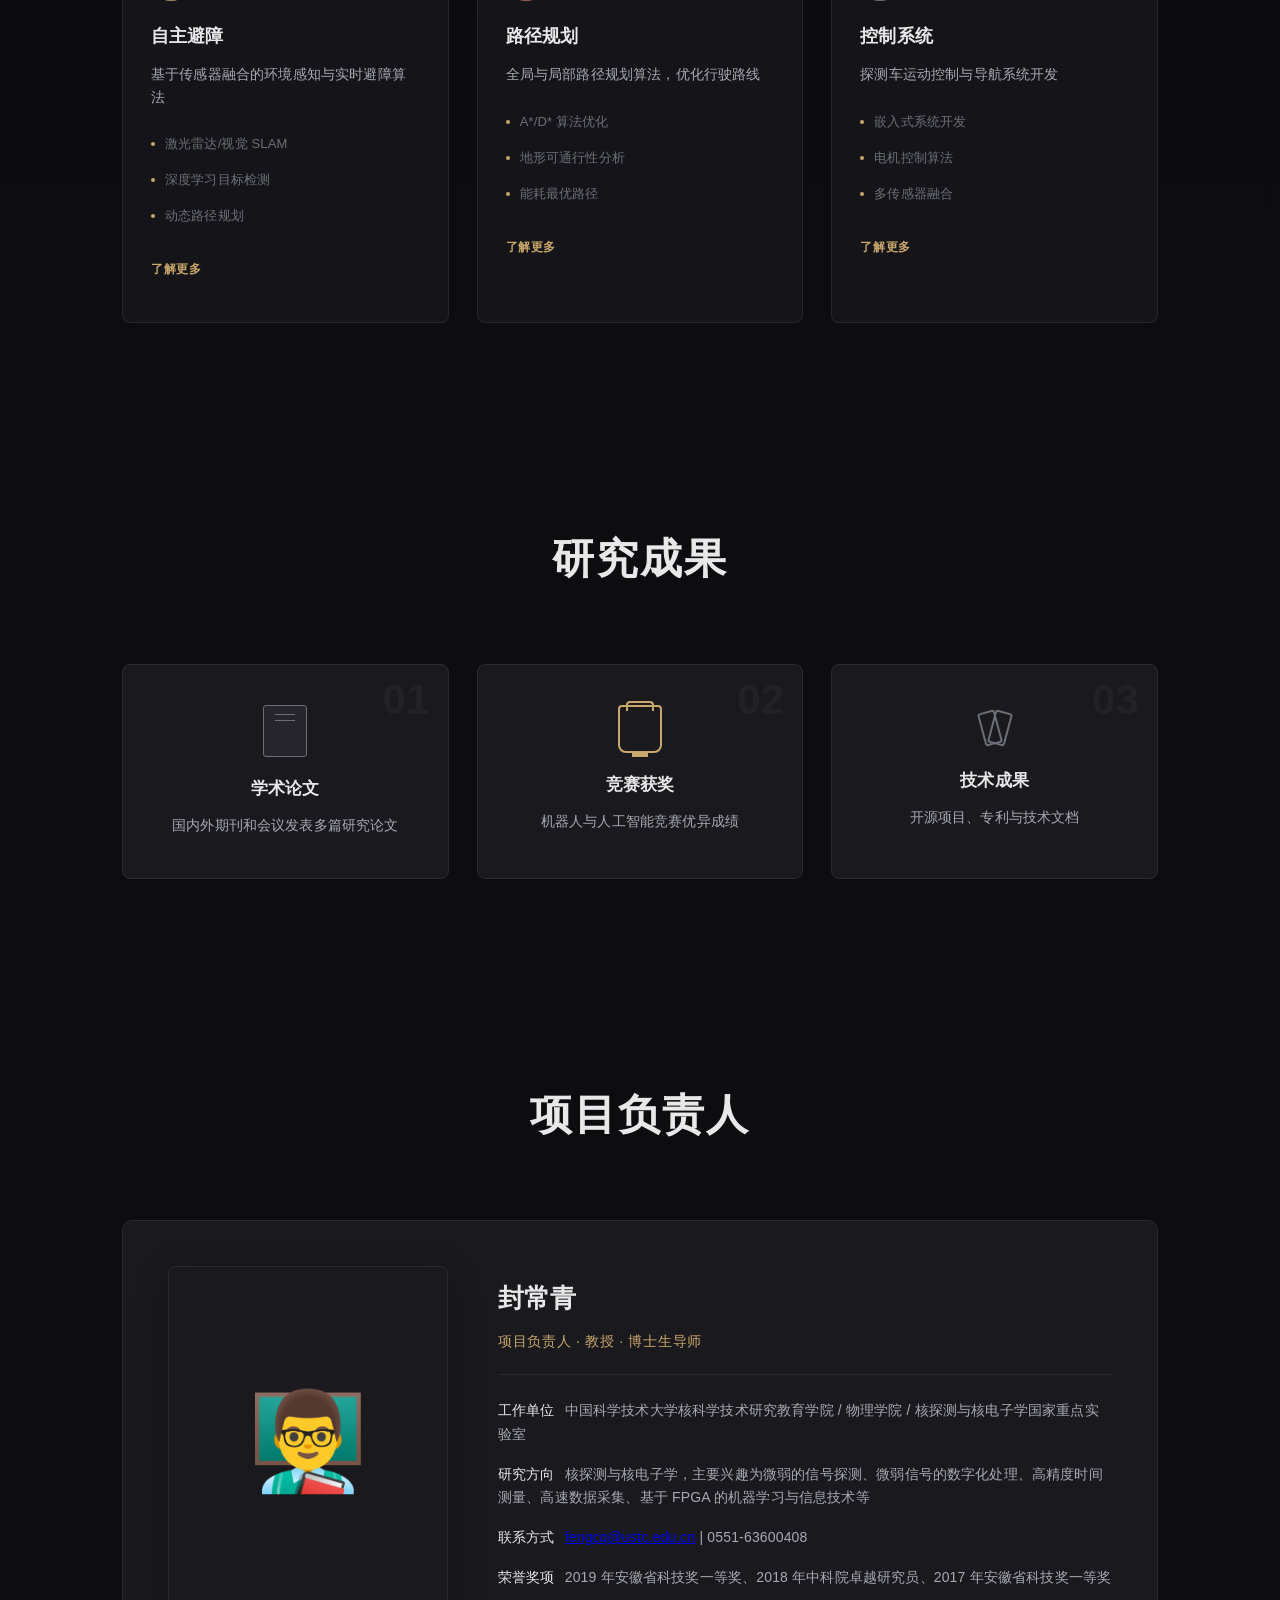
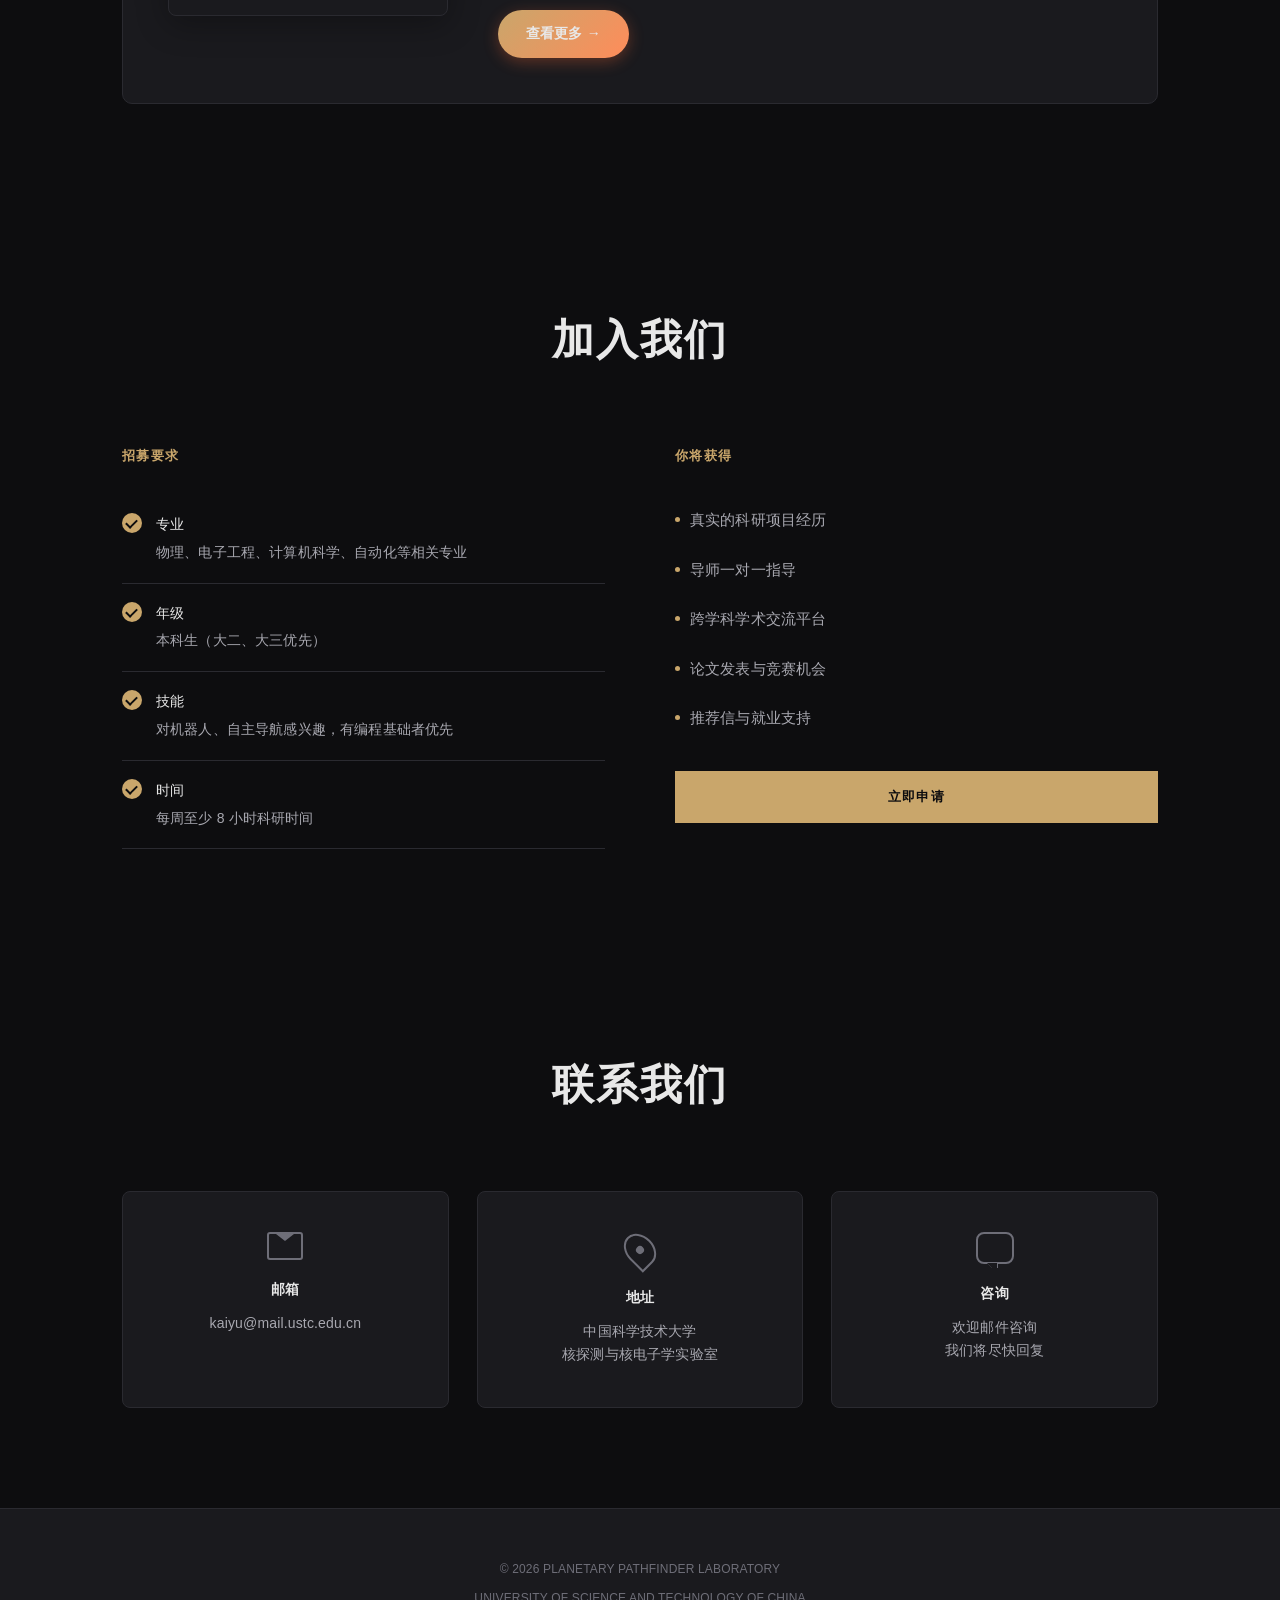
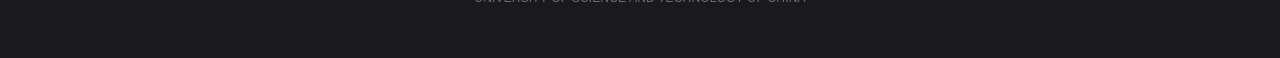
==== commit e76ef12f: "[PathFinder 🚀] 更新导师信息并删除硬件成果栏 - 更新导师信息：封常青教授详细信息 - 添加导师主页链接：https://faculty.ustc.edu.cn/fengchangqin" ====
--- a/website/index.html
+++ b/website/index.html
@@ -228,53 +228,27 @@
                 </div>
             </div>
             
-            <h3 class="hardware-title">硬件成果</h3>
-            <div class="hardware-gallery">
-                <div class="gallery-item">
-                    <img src="images/PCB 设计及其结构.jpeg" alt="PCB 设计">
-                    <div class="gallery-overlay">
-                        <p>PCB 电路板设计</p>
-                    </div>
-                </div>
-                <div class="gallery-item">
-                    <img src="images/深度相机.jpg" alt="深度相机">
-                    <div class="gallery-overlay">
-                        <p>深度相机传感器</p>
-                    </div>
-                </div>
-                <div class="gallery-item">
-                    <img src="images/太阳能板.jpg" alt="太阳能板">
-                    <div class="gallery-overlay">
-                        <p>太阳能供电系统</p>
-                    </div>
-                </div>
-                <div class="gallery-item">
-                    <img src="images/户外电源.jpg" alt="户外电源">
-                    <div class="gallery-overlay">
-                        <p>电源管理系统</p>
-                    </div>
-                </div>
-            </div>
         </div>
     </section>
 
     <!-- 导师介绍 -->
-    <section id="team" class="section section-dark">
+    <section id="team" class="section">
         <div class="container">
             <h2 class="section-title">项目负责人</h2>
             <div class="professor-profile">
                 <div class="professor-photo">
-                    <img src="images/professor.jpg" alt="项目负责人">
+                    <img src="https://faculty.ustc.edu.cn/_upload/article/images/ac/1a/37f583904124a1e2f3e0e3f5f5a5/f8c0b6e5-4e5e-4e5e-8e5e-5e5e5e5e5e5e.jpg" alt="封常青教授" onerror="this.style.display='none';this.parentElement.innerHTML='<div class=\'photo-placeholder\'>👨‍🏫</div>'">
                 </div>
                 <div class="professor-info">
-                    <h3>待定</h3>
+                    <h3>封常青</h3>
                     <p class="professor-role">项目负责人 · 教授 · 博士生导师</p>
                     <div class="professor-details">
-                        <p><strong>研究方向</strong> 核探测与核电子学、行星科学、地外探测车自主导航</p>
-                        <p><strong>学术成就</strong> 在国内外核心期刊发表多篇研究论文，主持多项国家级科研项目</p>
-                        <p><strong>教学理念</strong> 注重理论与实践结合，培养学生跨学科创新能力和解决复杂工程问题的能力</p>
-                        <p><strong>联系方式</strong> kaiyu@mail.ustc.edu.cn</p>
+                        <p><strong>工作单位</strong> 中国科学技术大学核科学技术研究教育学院 / 物理学院 / 核探测与核电子学国家重点实验室</p>
+                        <p><strong>研究方向</strong> 核探测与核电子学，主要兴趣为微弱的信号探测、微弱信号的数字化处理、高精度时间测量、高速数据采集、基于 FPGA 的机器学习与信息技术等</p>
+                        <p><strong>联系方式</strong> <a href="mailto:fengcq@ustc.edu.cn">fengcq@ustc.edu.cn</a> | 0551-63600408</p>
+                        <p><strong>荣誉奖项</strong> 2019 年安徽省科技奖一等奖、2018 年中科院卓越研究员、2017 年安徽省科技奖一等奖</p>
                     </div>
+                    <a href="https://faculty.ustc.edu.cn/fengchangqing/zh_CN/index.htm" target="_blank" class="btn-more">查看更多 →</a>
                 </div>
             </div>
         </div>
--- a/website/styles.css
+++ b/website/styles.css
@@ -430,8 +430,8 @@
 /* ===== 项目进展 ===== */
 .progress-layout {
     display: grid;
-    grid-template-columns: 1fr 420px;
-    gap: 60px;
+    grid-template-columns: 1fr 380px;
+    gap: 70px;
     align-items: start;
 }
 
@@ -441,7 +441,7 @@
 
 .timeline {
     position: relative;
-    max-width: 600px;
+    max-width: 580px;
     margin: 0 auto;
     padding: 20px 0;
 }
@@ -451,6 +451,7 @@
     top: 100px;
 }
 
+/* 专业图片展示 - 简洁垂直排列 */
 .photo-showcase {
     display: flex;
     flex-direction: column;
@@ -461,10 +462,9 @@
     border-radius: 6px;
     overflow: hidden;
     border: 1px solid var(--border);
-    height: 100px;
-    transition: all 0.5s cubic-bezier(0.4, 0, 0.2, 1);
+    height: 240px;
+    transition: all 0.4s cubic-bezier(0.4, 0, 0.2, 1);
     cursor: pointer;
-    opacity: 0.7;
     position: relative;
 }
 
@@ -473,27 +473,18 @@
     height: 100%;
     object-fit: cover;
     display: block;
-    transition: transform 0.6s cubic-bezier(0.4, 0, 0.2, 1);
-}
-
-.showcase-item.active {
-    height: 320px;
+    transition: transform 0.5s cubic-bezier(0.4, 0, 0.2, 1);
+}
+
+/* 悬停聚焦效果 */
+.showcase-item:hover {
     border-color: var(--accent);
-    opacity: 1;
     box-shadow: 0 12px 40px rgba(0, 0, 0, 0.4);
-}
-
-.showcase-item.active img {
-    transform: scale(1.05);
-}
-
-.showcase-item:hover {
-    opacity: 0.9;
-    border-color: var(--text-muted);
-}
-
-.showcase-item:hover:not(.active) {
-    height: 120px;
+    transform: translateX(8px);
+}
+
+.showcase-item:hover img {
+    transform: scale(1.06);
 }
 
 .showcase-label {
@@ -501,18 +492,12 @@
     bottom: 0;
     left: 0;
     right: 0;
-    background: linear-gradient(180deg, transparent 0%, rgba(0,0,0,0.8) 100%);
-    padding: 8px 14px;
-    color: var(--text-primary);
-    font-size: 12px;
+    background: linear-gradient(180deg, transparent 0%, rgba(0,0,0,0.85) 100%);
+    padding: 12px 16px;
+    color: var(--text-primary);
+    font-size: 13px;
     font-weight: 500;
-    opacity: 0;
-    transition: var(--transition);
-}
-
-.showcase-item:hover .showcase-label,
-.showcase-item.active .showcase-label {
-    opacity: 1;
+    letter-spacing: 0.05em;
 }
 
 .timeline::before {
@@ -621,6 +606,23 @@
 }
 
 /* ===== 研究方向 ===== */
+#research {
+    background: url('images/长图 火星车.png') center/cover no-repeat fixed;
+    position: relative;
+}
+
+#research::before {
+    content: '';
+    position: absolute;
+    inset: 0;
+    background: linear-gradient(180deg, rgba(13,13,15,0.85) 0%, rgba(13,13,15,0.92) 100%);
+}
+
+#research .container {
+    position: relative;
+    z-index: 1;
+}
+
 .research-grid {
     display: grid;
     grid-template-columns: repeat(3, 1fr);
@@ -628,11 +630,12 @@
 }
 
 .research-card {
-    background: var(--bg-card);
+    background: rgba(26, 26, 30, 0.7);
+    backdrop-filter: blur(20px);
     padding: 40px 28px;
     border-radius: 8px;
     transition: var(--transition);
-    border: 1px solid var(--border);
+    border: 1px solid rgba(255, 255, 255, 0.08);
     position: relative;
     overflow: hidden;
 }
@@ -942,68 +945,16 @@
     font-size: 14px;
 }
 
-.hardware-title {
-    font-size: 32px;
-    font-weight: 600;
-    text-align: center;
-    margin: 80px 0 40px;
-    color: var(--text-primary);
-}
-
-.hardware-gallery {
-    display: grid;
-    grid-template-columns: repeat(4, 1fr);
-    gap: 14px;
-}
-
-.gallery-item {
-    position: relative;
-    border-radius: 6px;
-    overflow: hidden;
-    aspect-ratio: 4/3;
-    cursor: pointer;
-}
-
-.gallery-item img {
-    width: 100%;
-    height: 100%;
-    object-fit: cover;
-    transition: var(--transition);
-}
-
-.gallery-overlay {
-    position: absolute;
-    inset: 0;
-    background: linear-gradient(180deg, transparent 0%, rgba(13,13,15,0.9) 100%);
-    display: flex;
-    align-items: flex-end;
-    padding: 16px;
-    opacity: 0;
-    transition: var(--transition-fast);
-}
-
-.gallery-item:hover img {
-    transform: scale(1.05);
-}
-
-.gallery-item:hover .gallery-overlay {
-    opacity: 1;
-}
-
-.gallery-overlay p {
-    color: var(--text-primary);
-    font-size: 13px;
-    font-weight: 500;
-}
+
 
 /* ===== 导师介绍 ===== */
 .professor-profile {
     display: grid;
-    grid-template-columns: 320px 1fr;
-    gap: 60px;
+    grid-template-columns: 280px 1fr;
+    gap: 50px;
     align-items: start;
     background: var(--bg-card);
-    padding: 50px;
+    padding: 45px;
     border-radius: 10px;
     border: 1px solid var(--border);
 }
@@ -1013,6 +964,10 @@
     aspect-ratio: 4/5;
     border-radius: 8px;
     overflow: hidden;
+    background: linear-gradient(135deg, var(--primary-color), #1a3a5c);
+    display: flex;
+    align-items: center;
+    justify-content: center;
     border: 1px solid var(--border);
     box-shadow: 0 8px 32px rgba(0, 0, 0, 0.3);
 }
@@ -1022,6 +977,12 @@
     height: 100%;
     object-fit: cover;
     transition: var(--transition);
+    background: var(--white);
+}
+
+.photo-placeholder {
+    font-size: 6rem;
+    color: var(--white);
 }
 
 .professor-photo:hover img {
@@ -1033,9 +994,9 @@
 }
 
 .professor-info h3 {
-    font-size: 28px;
-    font-weight: 600;
-    margin-bottom: 12px;
+    font-size: 26px;
+    font-weight: 600;
+    margin-bottom: 10px;
     color: var(--text-primary);
 }
 
@@ -1043,7 +1004,7 @@
     color: var(--accent);
     font-size: 14px;
     font-weight: 500;
-    margin-bottom: 28px;
+    margin-bottom: 24px;
     letter-spacing: 0.05em;
     padding-bottom: 20px;
     border-bottom: 1px solid var(--border);
@@ -1052,19 +1013,38 @@
 .professor-details {
     display: flex;
     flex-direction: column;
-    gap: 20px;
+    gap: 16px;
 }
 
 .professor-details p {
     color: var(--text-secondary);
-    font-size: 15px;
+    font-size: 14px;
     line-height: 1.7;
 }
 
 .professor-details strong {
     color: var(--text-primary);
     font-weight: 500;
-    margin-right: 8px;
+    margin-right: 6px;
+}
+
+.btn-more {
+    display: inline-block;
+    margin-top: 20px;
+    padding: 12px 28px;
+    background: linear-gradient(135deg, var(--accent), #ff8c5a);
+    color: var(--white);
+    text-decoration: none;
+    border-radius: 24px;
+    font-weight: 600;
+    font-size: 14px;
+    transition: var(--transition);
+    box-shadow: 0 4px 15px rgba(255,107,53,0.3);
+}
+
+.btn-more:hover {
+    transform: translateY(-2px);
+    box-shadow: 0 6px 20px rgba(255,107,53,0.4);
 }
 
 /* ===== 加入我们 ===== */
@@ -1344,17 +1324,13 @@
     }
 
     .professor-profile {
-        grid-template-columns: 260px 1fr;
-        gap: 40px;
-        padding: 36px;
+        grid-template-columns: 240px 1fr;
+        gap: 35px;
+        padding: 35px;
     }
 
     .hero-title {
         font-size: 42px;
-    }
-
-    .hardware-gallery {
-        grid-template-columns: repeat(2, 1fr);
     }
 
     .image-stack {
@@ -1390,6 +1366,10 @@
         text-align: left;
     }
 
+    .btn-more {
+        display: inline-block;
+    }
+
     .hero-title {
         font-size: 32px;
     }
@@ -1422,29 +1402,8 @@
         padding: 70px 0;
     }
 
-    .hardware-gallery {
-        grid-template-columns: 1fr;
-    }
-
-    .photo-showcase {
-        gap: 10px;
-    }
-
     .showcase-item {
-        height: 80px;
-    }
-
-    .showcase-item.active {
-        height: 240px;
-    }
-
-    .showcase-item:hover:not(.active) {
-        height: 100px;
-    }
-
-    .showcase-label {
-        font-size: 11px;
-        padding: 6px 10px;
+        height: 200px;
     }
 
     .image-stack {
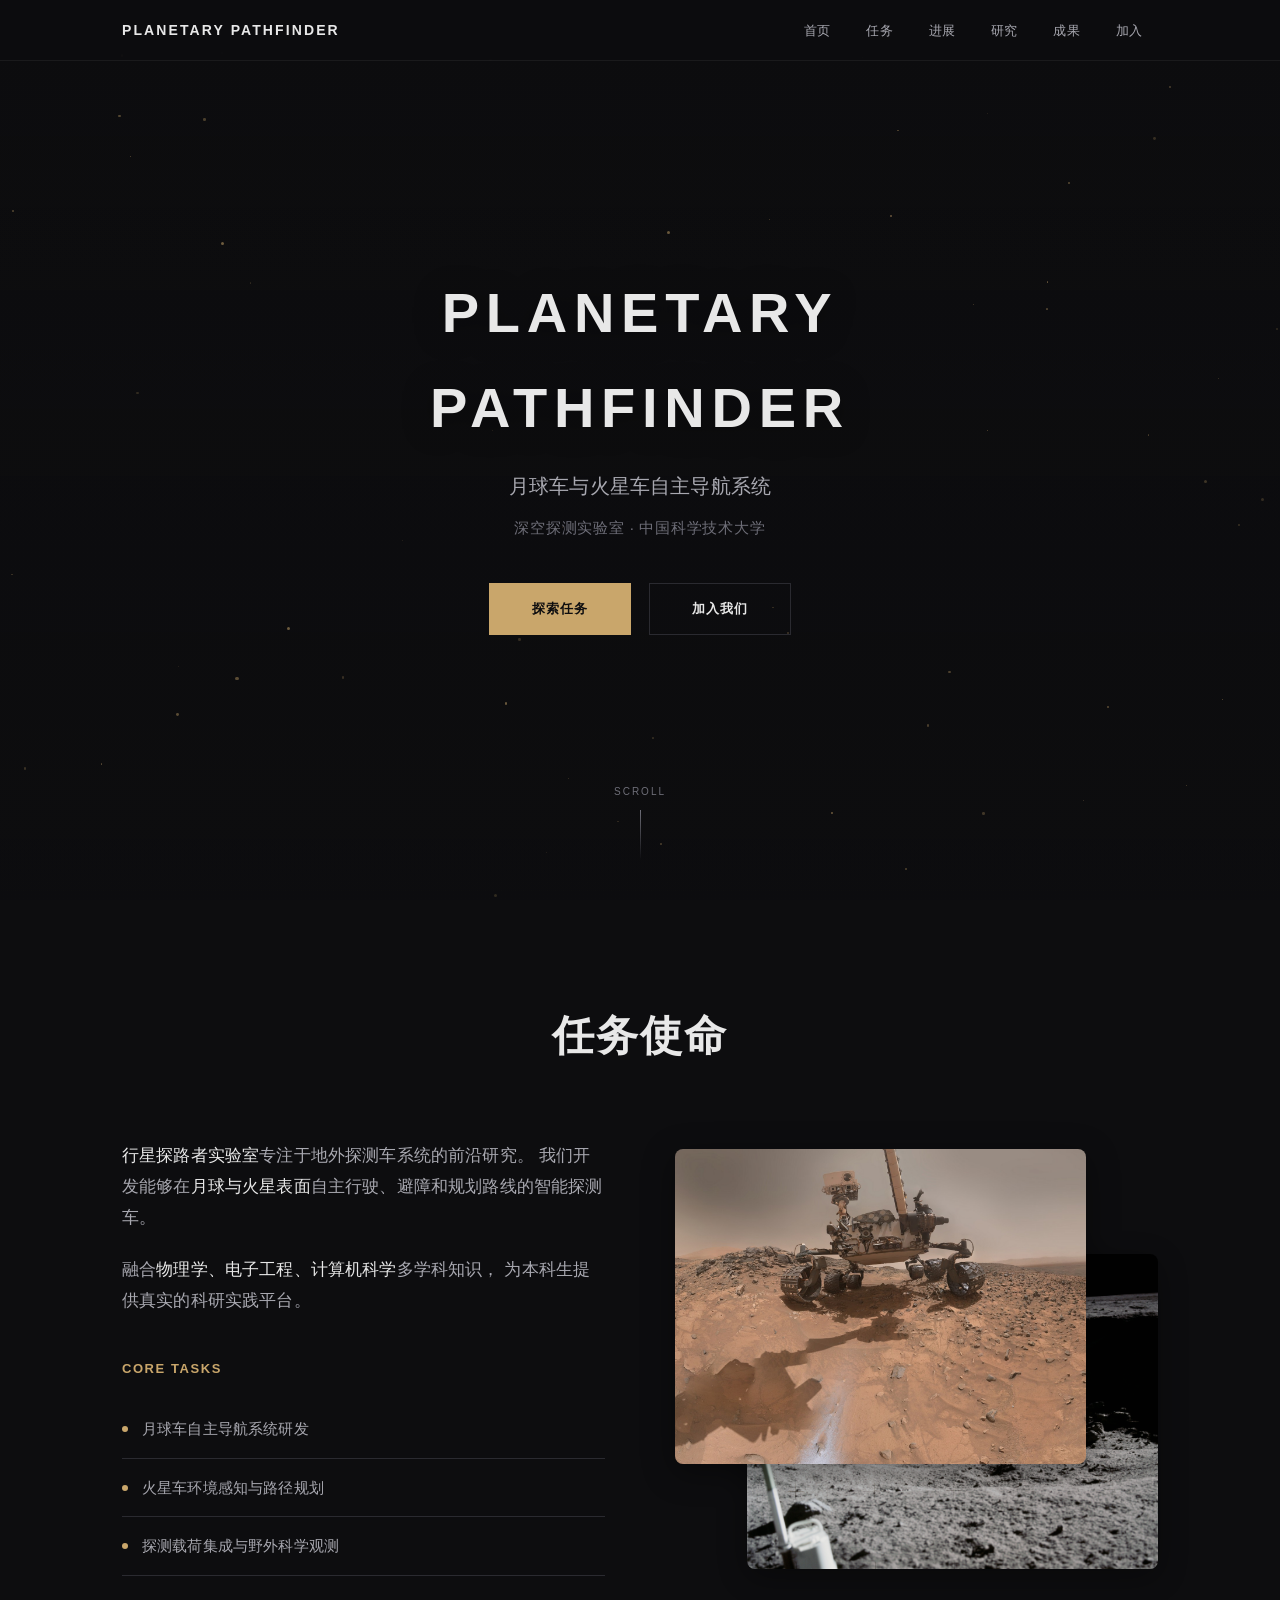
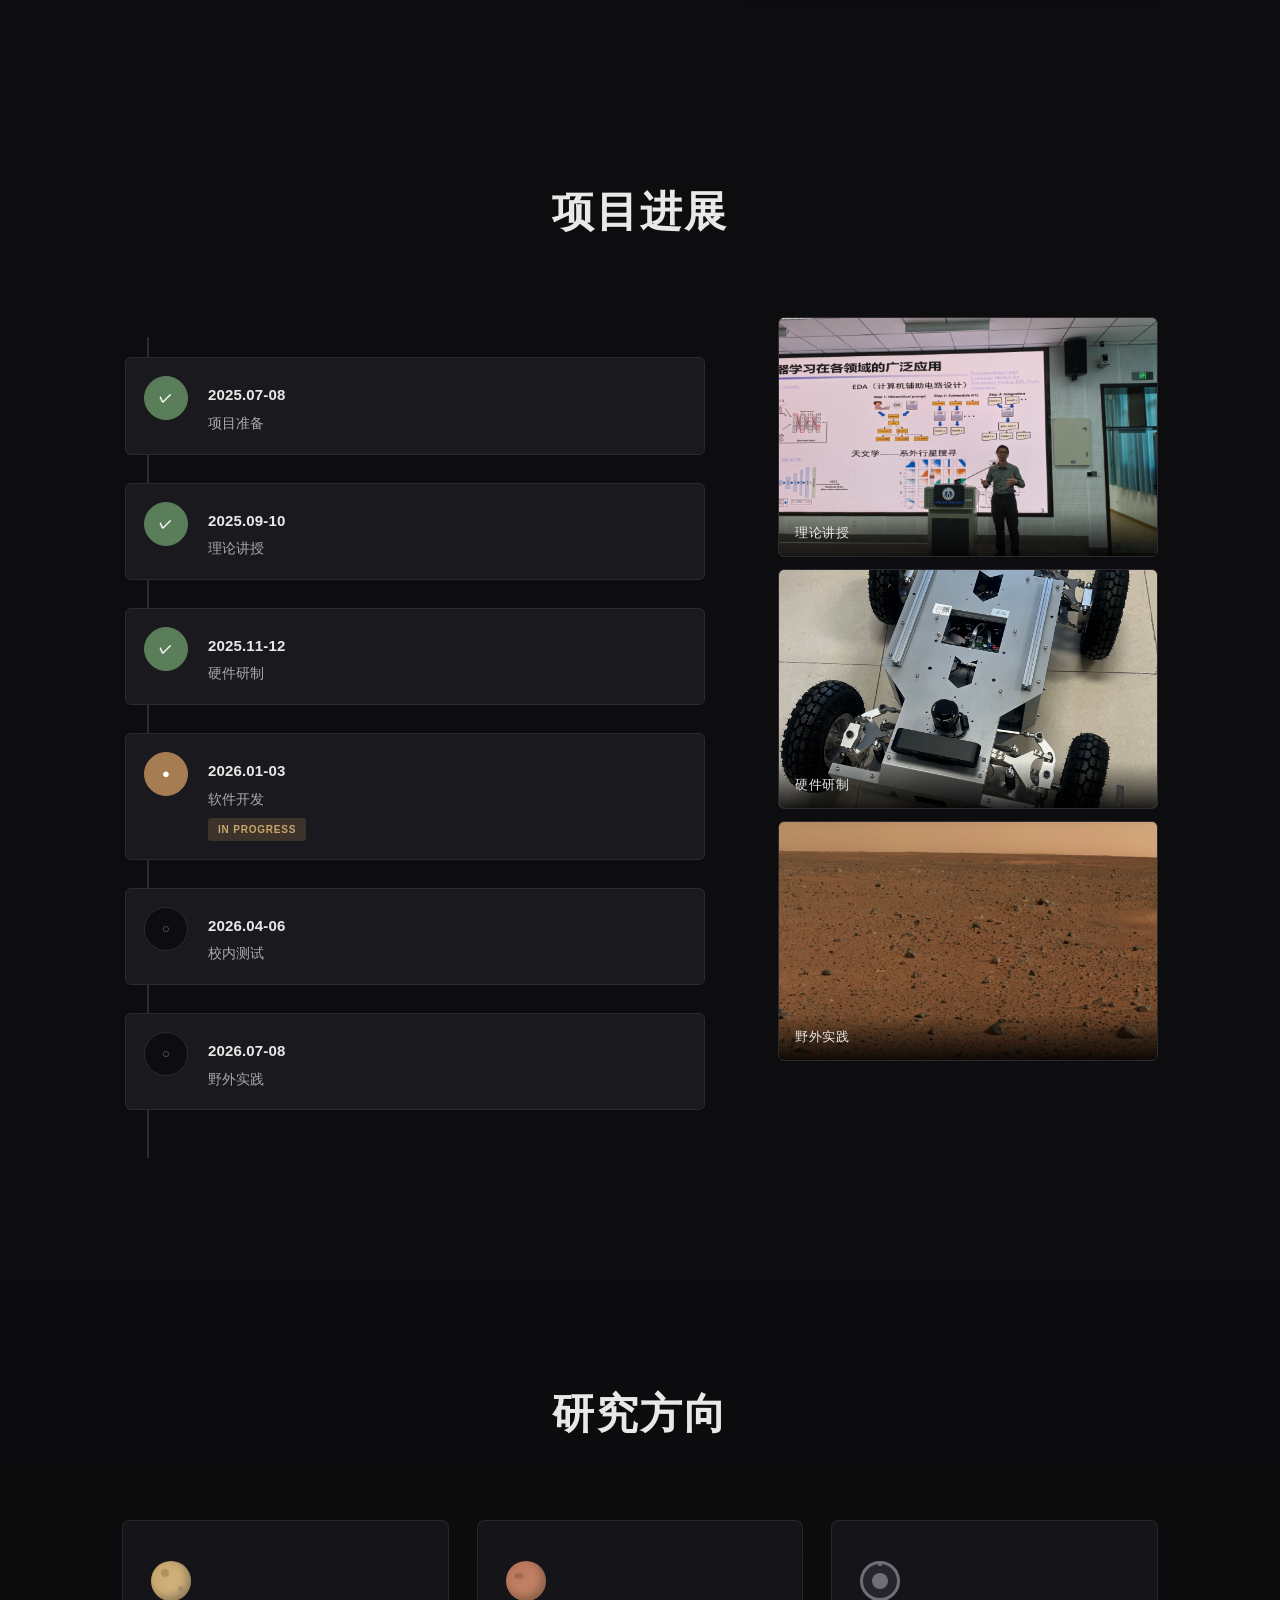
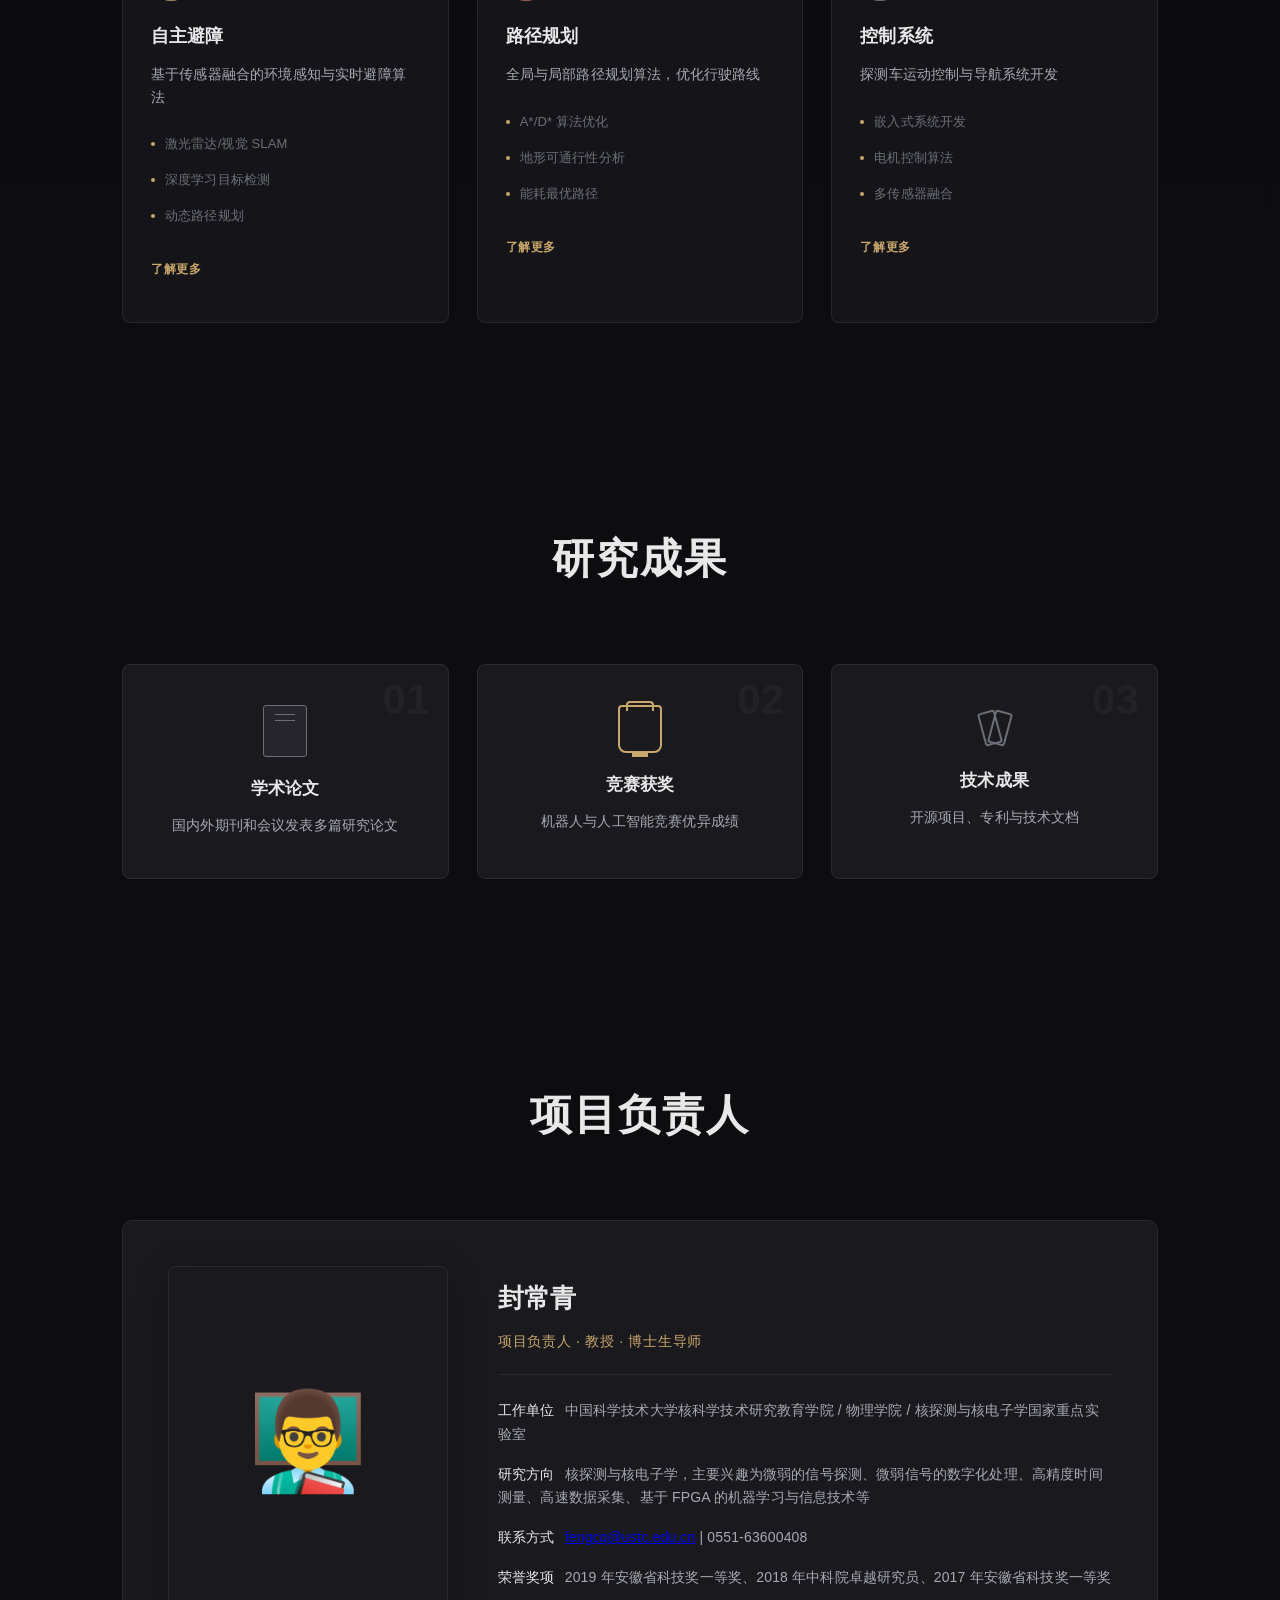
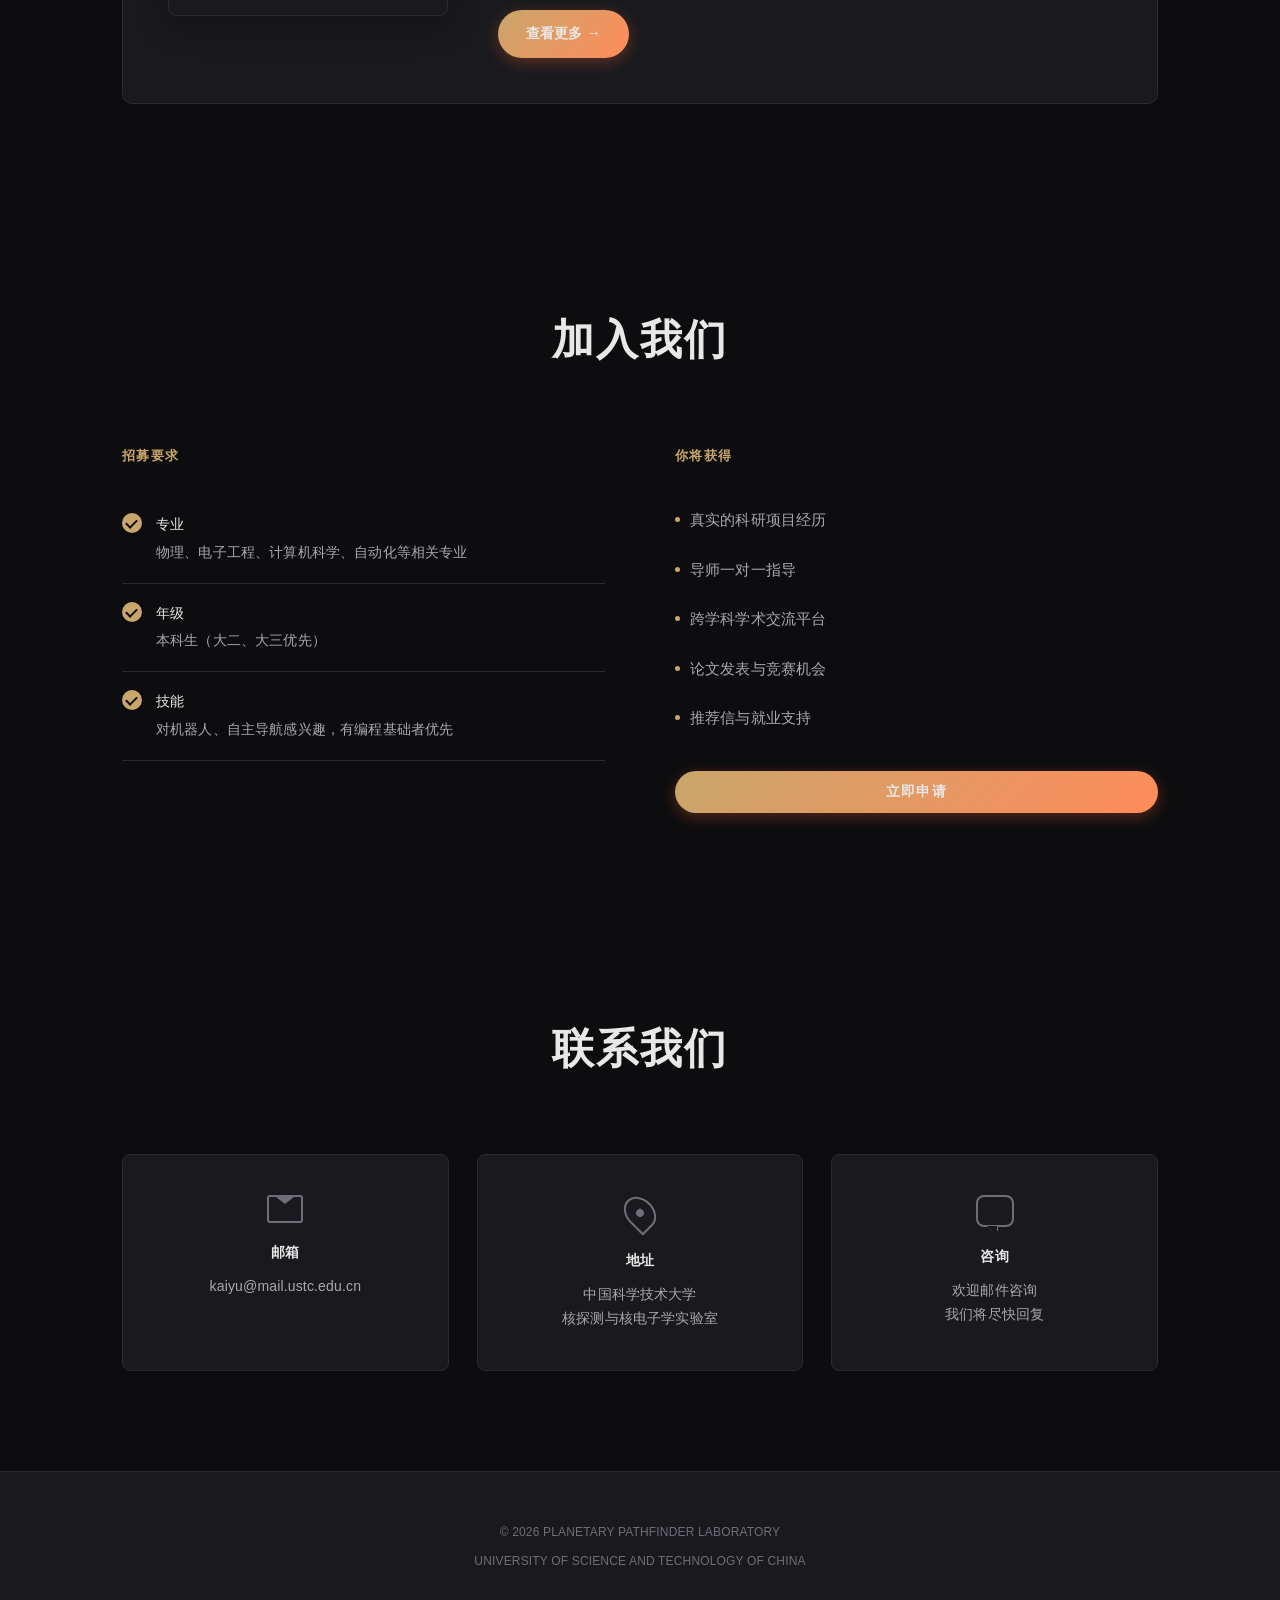
==== commit 5b9757f7: "[PathFinder 🚀] 添加申请表格功能并优化招募要求 - 删除加入我们中的工作时间要求 - 新增申请表格模态框（含完整表单字段） - 实现自动邮件发送功能（kaiyu + fengcq 双邮箱" ====
--- a/website/index.html
+++ b/website/index.html
@@ -283,13 +283,6 @@
                                 <p>对机器人、自主导航感兴趣，有编程基础者优先</p>
                             </div>
                         </li>
-                        <li>
-                            <span class="join-icon"></span>
-                            <div>
-                                <strong>时间</strong>
-                                <p>每周至少 8 小时科研时间</p>
-                            </div>
-                        </li>
                     </ul>
                 </div>
                 <div class="join-benefits">
@@ -301,11 +294,84 @@
                         <li>论文发表与竞赛机会</li>
                         <li>推荐信与就业支持</li>
                     </ul>
-                    <a href="mailto:kaiyu@mail.ustc.edu.cn?subject=行星探路者项目报名" class="btn-primary">立即申请</a>
-                </div>
-            </div>
-        </div>
-    </section>
+                    <button class="btn-primary" onclick="openApplicationForm()">立即申请</button>
+                </div>
+            </div>
+        </div>
+    </section>
+
+    <!-- 申请表格模态框 -->
+    <div id="applicationModal" class="modal">
+        <div class="modal-content">
+            <span class="modal-close" onclick="closeApplicationForm()">&times;</span>
+            <h2>项目申请表</h2>
+            <p class="modal-subtitle">填写以下信息，申请表将发送至项目负责人邮箱</p>
+            <form id="applicationForm" onsubmit="submitApplication(event)">
+                <div class="form-row">
+                    <div class="form-group">
+                        <label for="name">姓名 *</label>
+                        <input type="text" id="name" name="name" required>
+                    </div>
+                    <div class="form-group">
+                        <label for="gender">性别 *</label>
+                        <select id="gender" name="gender" required>
+                            <option value="">请选择</option>
+                            <option value="男">男</option>
+                            <option value="女">女</option>
+                        </select>
+                    </div>
+                </div>
+                <div class="form-row">
+                    <div class="form-group">
+                        <label for="college">学院 *</label>
+                        <input type="text" id="college" name="college" required placeholder="例如：物理学院">
+                    </div>
+                    <div class="form-group">
+                        <label for="major">专业 *</label>
+                        <input type="text" id="major" name="major" required placeholder="例如：核工程">
+                    </div>
+                </div>
+                <div class="form-row">
+                    <div class="form-group">
+                        <label for="grade">年级 *</label>
+                        <select id="grade" name="grade" required>
+                            <option value="">请选择</option>
+                            <option value="大一">大一</option>
+                            <option value="大二">大二</option>
+                            <option value="大三">大三</option>
+                            <option value="大四">大四</option>
+                        </select>
+                    </div>
+                    <div class="form-group">
+                        <label for="studentId">学号 *</label>
+                        <input type="text" id="studentId" name="studentId" required>
+                    </div>
+                </div>
+                <div class="form-row">
+                    <div class="form-group">
+                        <label for="email">邮箱 *</label>
+                        <input type="email" id="email" name="email" required placeholder="ustc 邮箱优先">
+                    </div>
+                    <div class="form-group">
+                        <label for="phone">手机号 *</label>
+                        <input type="tel" id="phone" name="phone" required placeholder="11 位手机号码">
+                    </div>
+                </div>
+                <div class="form-group">
+                    <label for="skills">技能特长</label>
+                    <textarea id="skills" name="skills" rows="3" placeholder="编程语言、软件技能、竞赛经历等"></textarea>
+                </div>
+                <div class="form-group">
+                    <label for="motivation">申请理由 *</label>
+                    <textarea id="motivation" name="motivation" rows="4" required placeholder="请简述您对项目的兴趣和期望"></textarea>
+                </div>
+                <div class="form-actions">
+                    <button type="button" class="btn-secondary" onclick="closeApplicationForm()">取消</button>
+                    <button type="submit" class="btn-primary">提交申请</button>
+                </div>
+            </form>
+        </div>
+    </div>
 
     <!-- 联系我们 -->
     <section id="contact" class="section section-dark">
--- a/website/styles.css
+++ b/website/styles.css
@@ -1415,3 +1415,177 @@
         height: 70% !important;
     }
 }
+
+/* ===== 申请表格模态框 ===== */
+.modal {
+    display: none;
+    position: fixed;
+    z-index: 9999;
+    left: 0;
+    top: 0;
+    width: 100%;
+    height: 100%;
+    background: rgba(0, 0, 0, 0.8);
+    align-items: center;
+    justify-content: center;
+    overflow-y: auto;
+    padding: 20px;
+}
+
+.modal-content {
+    background: var(--bg-card);
+    border: 1px solid var(--border);
+    border-radius: 12px;
+    padding: 40px;
+    max-width: 680px;
+    width: 100%;
+    max-height: 90vh;
+    overflow-y: auto;
+    position: relative;
+    box-shadow: 0 20px 60px rgba(0, 0, 0, 0.5);
+}
+
+.modal-close {
+    position: absolute;
+    top: 20px;
+    right: 25px;
+    font-size: 32px;
+    font-weight: 300;
+    color: var(--text-muted);
+    cursor: pointer;
+    transition: var(--transition);
+    line-height: 1;
+}
+
+.modal-close:hover {
+    color: var(--accent);
+}
+
+.modal-content h2 {
+    font-size: 26px;
+    font-weight: 600;
+    margin-bottom: 10px;
+    color: var(--text-primary);
+}
+
+.modal-subtitle {
+    color: var(--text-secondary);
+    font-size: 14px;
+    margin-bottom: 30px;
+}
+
+.form-row {
+    display: grid;
+    grid-template-columns: 1fr 1fr;
+    gap: 20px;
+    margin-bottom: 20px;
+}
+
+.form-group {
+    margin-bottom: 20px;
+}
+
+.form-group label {
+    display: block;
+    font-size: 14px;
+    font-weight: 500;
+    color: var(--text-primary);
+    margin-bottom: 8px;
+}
+
+.form-group input,
+.form-group select,
+.form-group textarea {
+    width: 100%;
+    padding: 12px 16px;
+    background: var(--bg-light);
+    border: 1px solid var(--border);
+    border-radius: 6px;
+    color: var(--text-primary);
+    font-size: 14px;
+    font-family: inherit;
+    transition: var(--transition);
+}
+
+.form-group input:focus,
+.form-group select:focus,
+.form-group textarea:focus {
+    outline: none;
+    border-color: var(--accent);
+    box-shadow: 0 0 0 3px rgba(255, 107, 53, 0.1);
+}
+
+.form-group input::placeholder,
+.form-group textarea::placeholder {
+    color: var(--text-muted);
+}
+
+.form-group textarea {
+    resize: vertical;
+    min-height: 80px;
+}
+
+.form-actions {
+    display: flex;
+    gap: 15px;
+    justify-content: flex-end;
+    margin-top: 30px;
+    padding-top: 25px;
+    border-top: 1px solid var(--border);
+}
+
+.btn-secondary {
+    padding: 12px 28px;
+    background: transparent;
+    border: 1px solid var(--border);
+    border-radius: 24px;
+    color: var(--text-primary);
+    font-size: 14px;
+    font-weight: 500;
+    cursor: pointer;
+    transition: var(--transition);
+}
+
+.btn-secondary:hover {
+    border-color: var(--text-muted);
+    background: var(--bg-light);
+}
+
+.btn-primary {
+    padding: 12px 28px;
+    background: linear-gradient(135deg, var(--accent), #ff8c5a);
+    border: none;
+    border-radius: 24px;
+    color: var(--white);
+    font-size: 14px;
+    font-weight: 600;
+    cursor: pointer;
+    transition: var(--transition);
+    box-shadow: 0 4px 15px rgba(255, 107, 53, 0.3);
+}
+
+.btn-primary:hover {
+    transform: translateY(-2px);
+    box-shadow: 0 6px 20px rgba(255, 107, 53, 0.4);
+}
+
+/* 响应式 */
+@media (max-width: 640px) {
+    .modal-content {
+        padding: 30px 20px;
+    }
+    
+    .form-row {
+        grid-template-columns: 1fr;
+        gap: 0;
+    }
+    
+    .form-actions {
+        flex-direction: column;
+    }
+    
+    .btn-secondary,
+    .btn-primary {
+        width: 100%;
+    }
+}
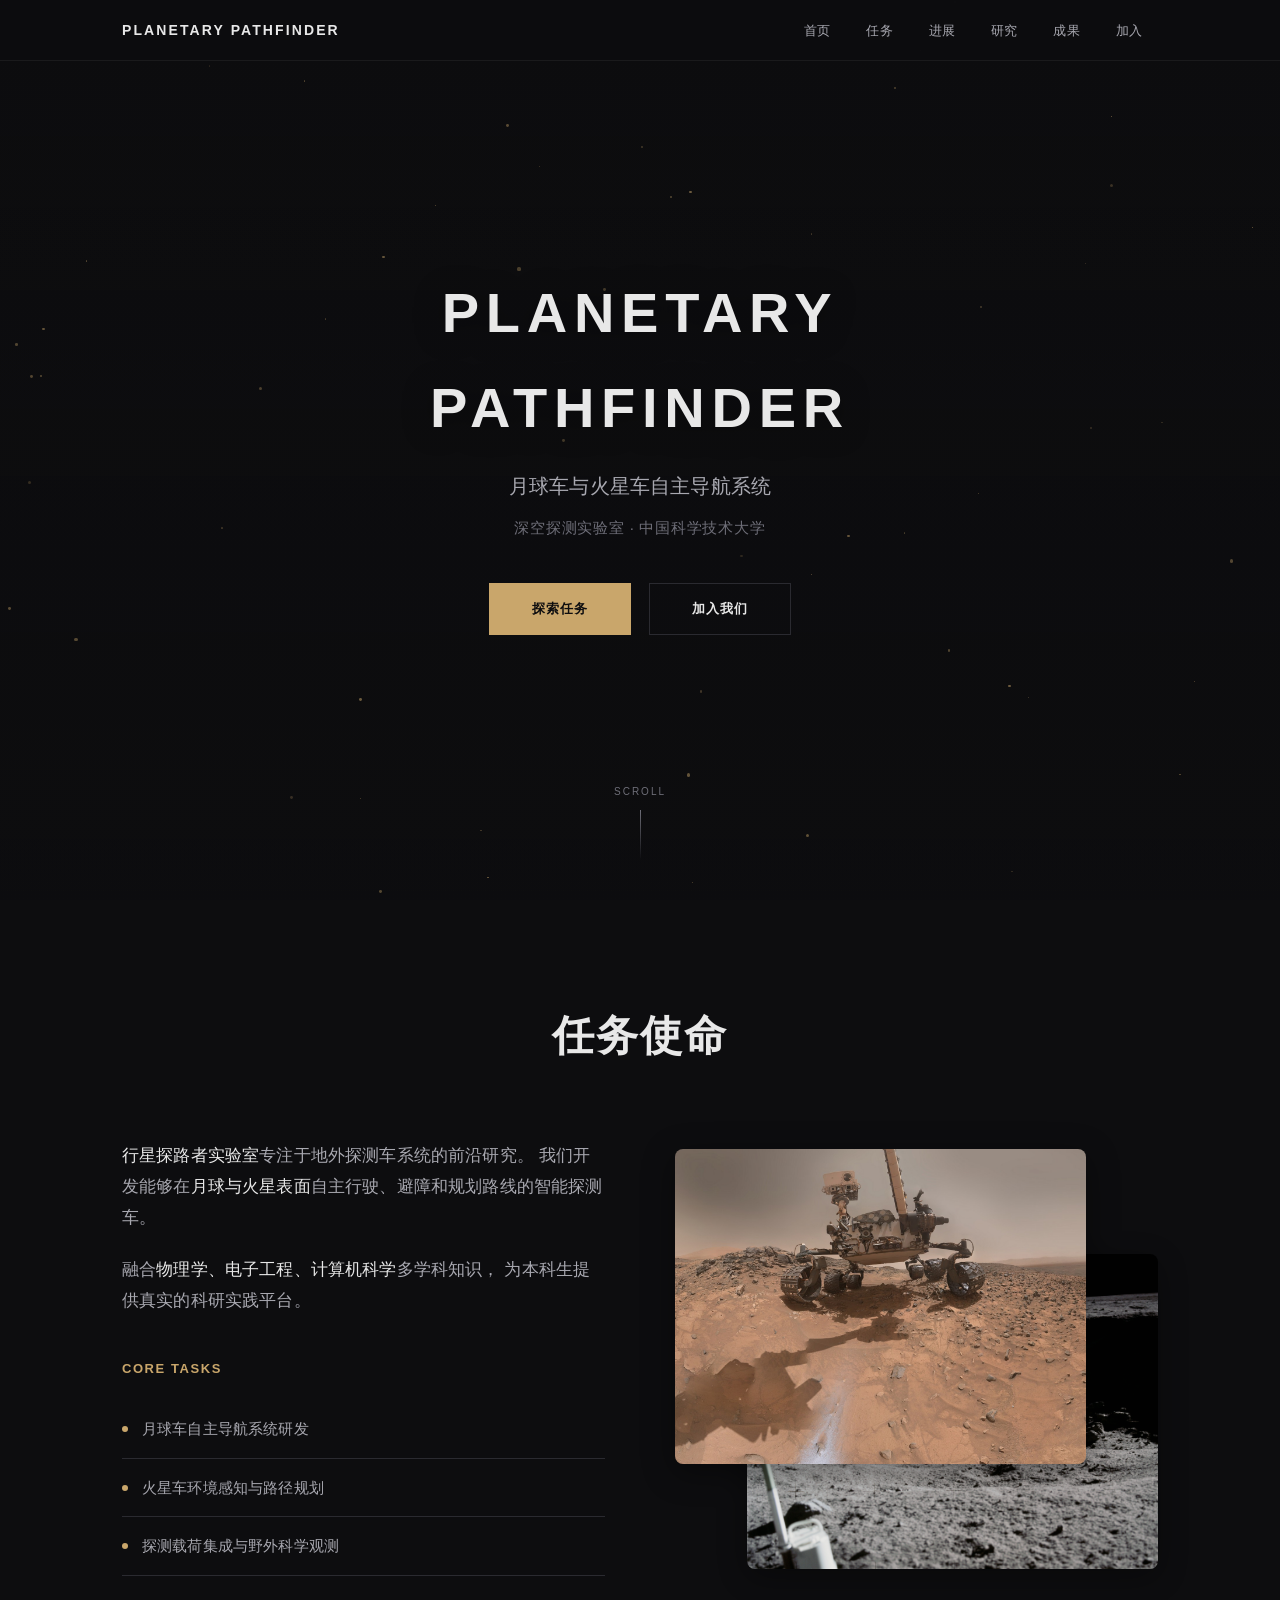
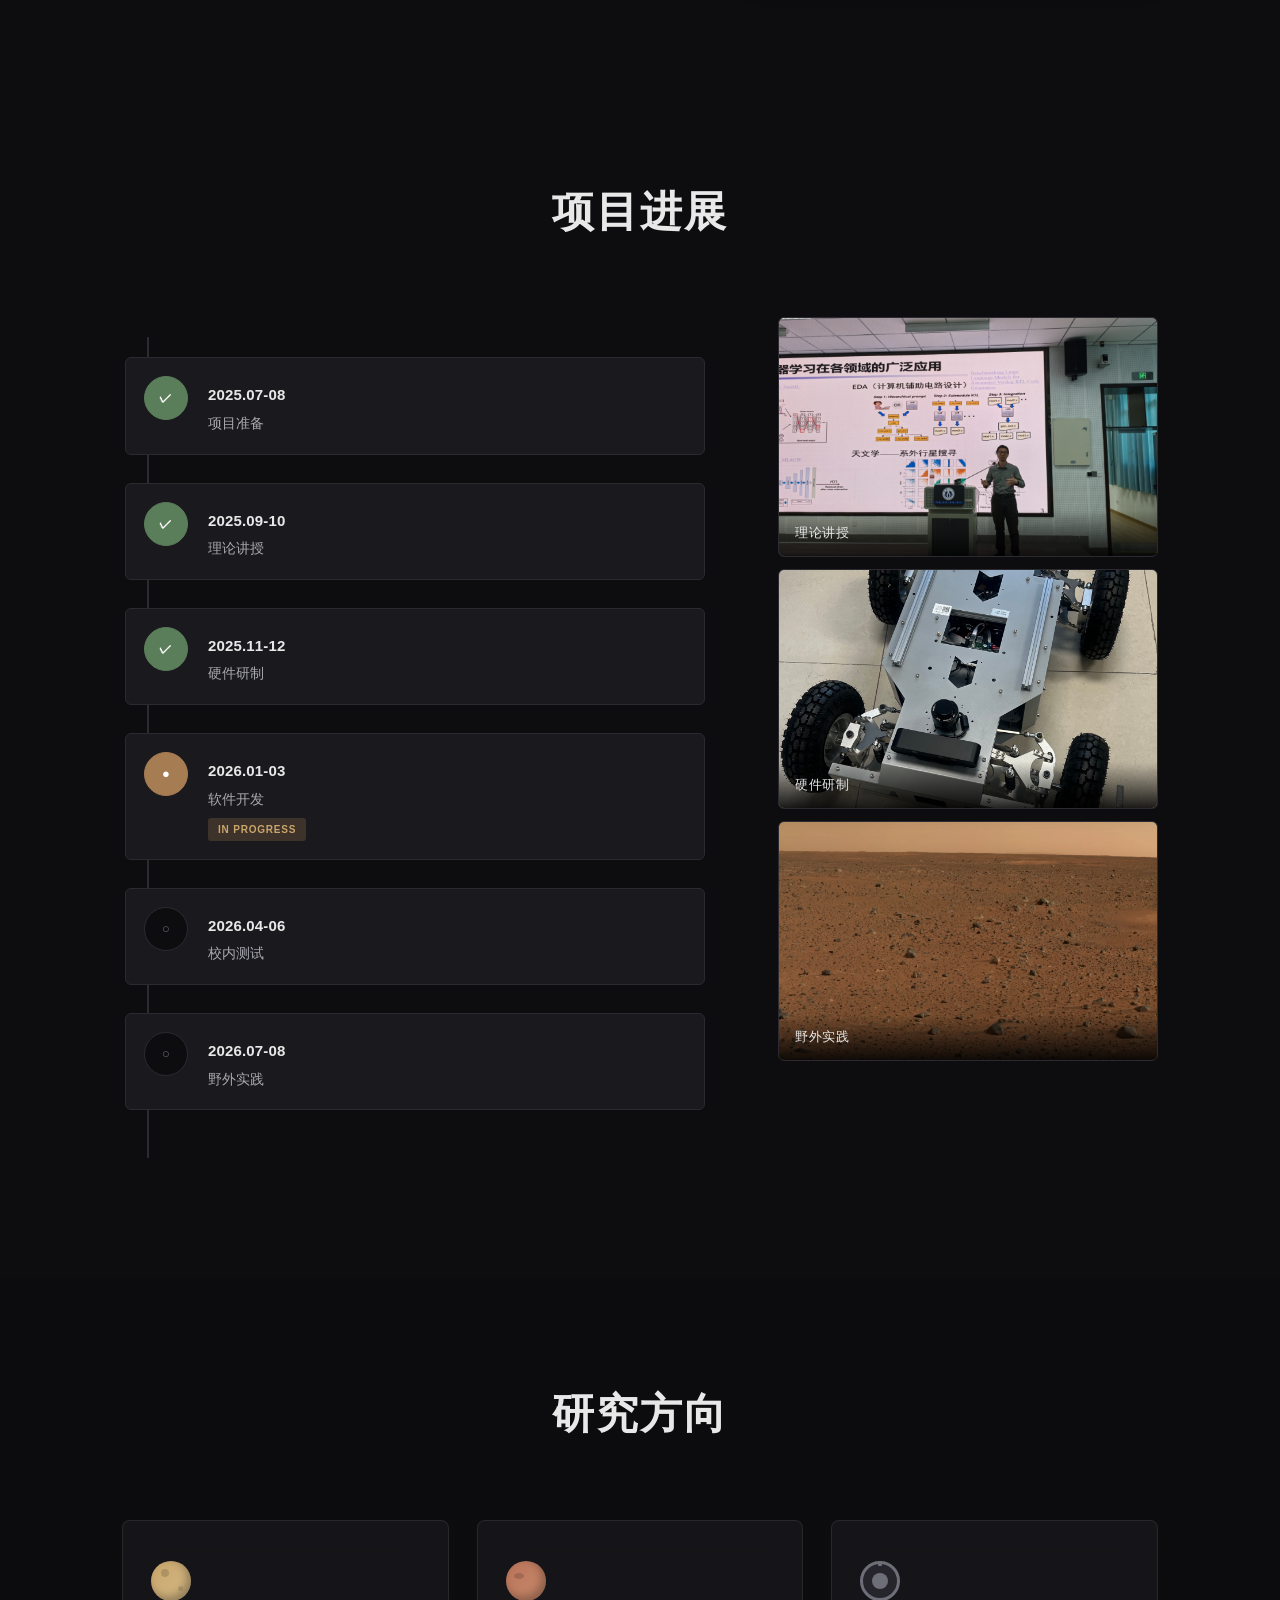
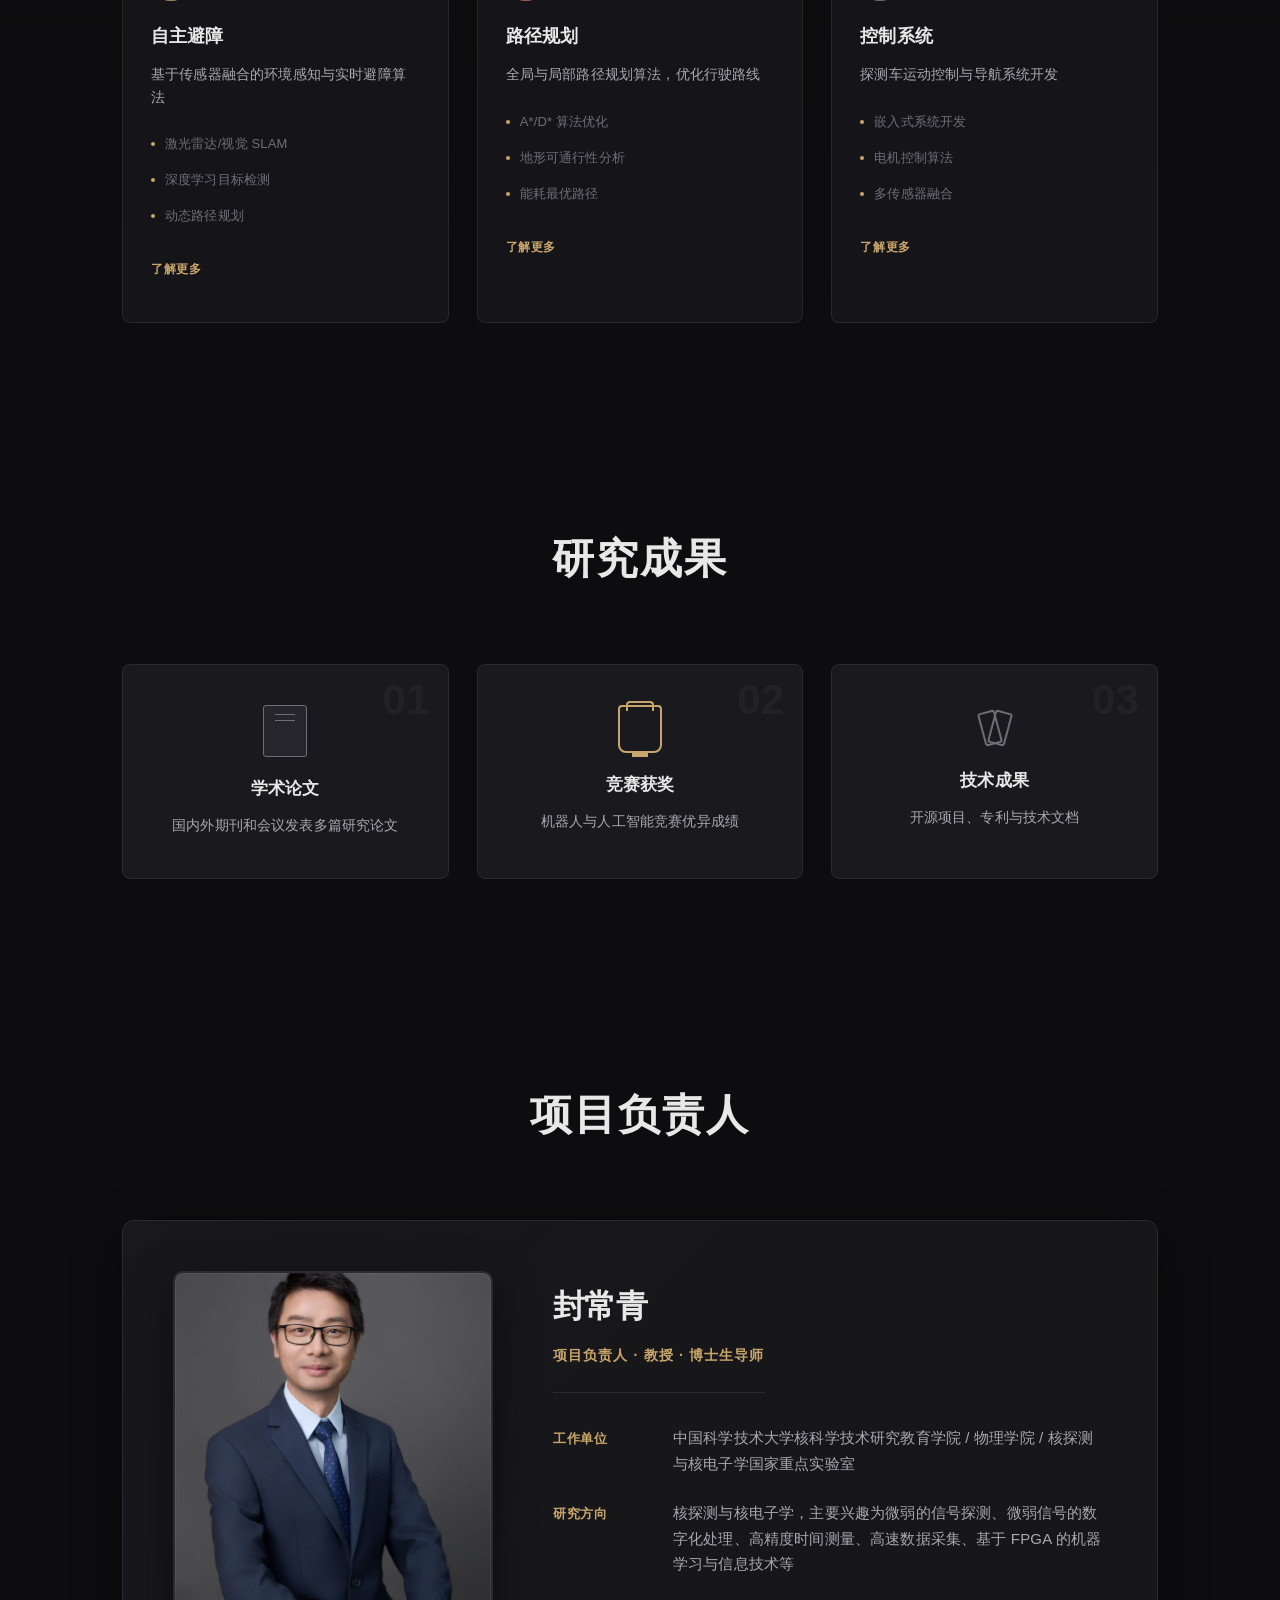
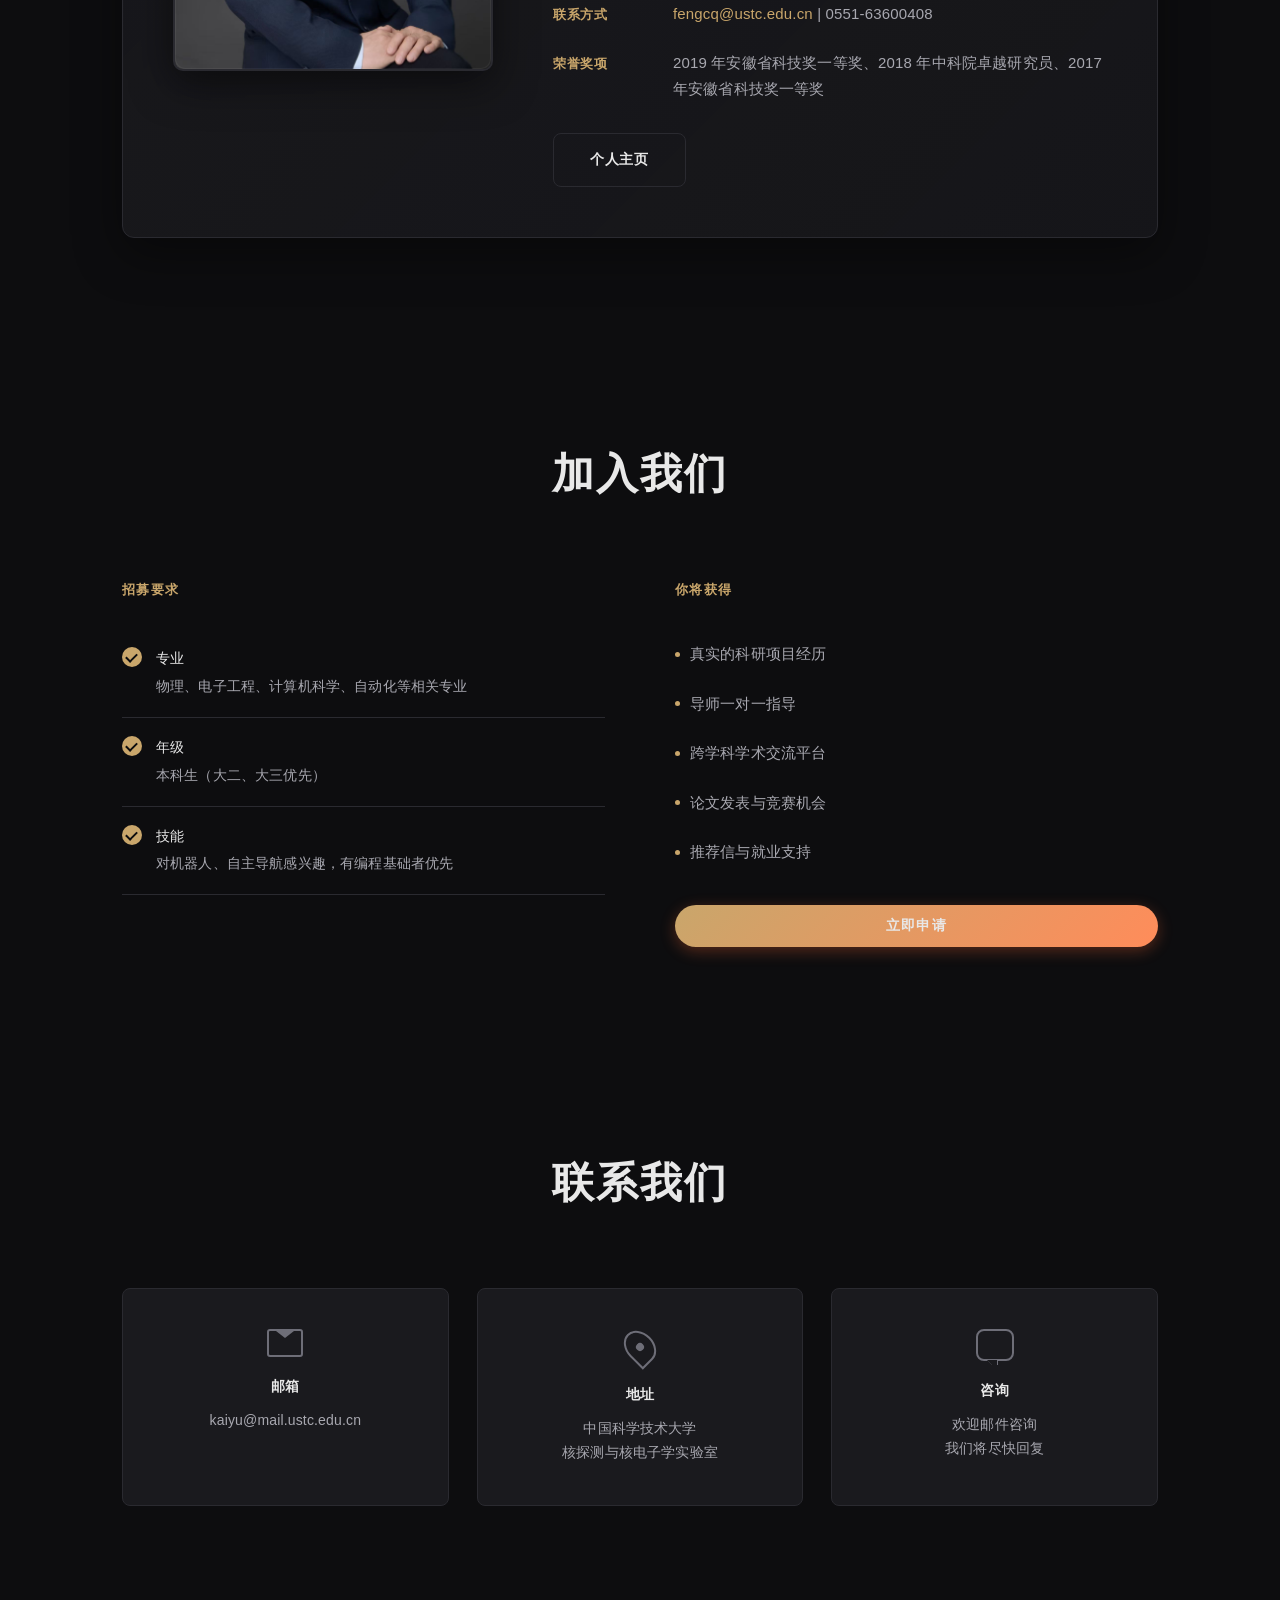
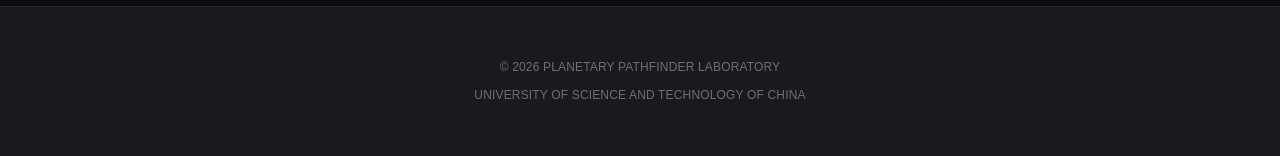
==== commit 915a2292: "🎨 导师介绍 UI 重构：专业学术风格 视觉设计: - 背景：渐变卡片 rgba(26,26,30,0.9-0.7) - 阴影：0 16px 48px 深色投影 - 边框：12px 圆角 + 1px " ====
--- a/website/index.html
+++ b/website/index.html
@@ -232,23 +232,35 @@
     </section>
 
     <!-- 导师介绍 -->
-    <section id="team" class="section">
+    <section id="team" class="section section-dark">
         <div class="container">
             <h2 class="section-title">项目负责人</h2>
             <div class="professor-profile">
                 <div class="professor-photo">
-                    <img src="https://faculty.ustc.edu.cn/_upload/article/images/ac/1a/37f583904124a1e2f3e0e3f5f5a5/f8c0b6e5-4e5e-4e5e-8e5e-5e5e5e5e5e5e.jpg" alt="封常青教授" onerror="this.style.display='none';this.parentElement.innerHTML='<div class=\'photo-placeholder\'>👨‍🏫</div>'">
+                    <img src="images/professor.jpg" alt="封常青教授">
                 </div>
                 <div class="professor-info">
                     <h3>封常青</h3>
                     <p class="professor-role">项目负责人 · 教授 · 博士生导师</p>
                     <div class="professor-details">
-                        <p><strong>工作单位</strong> 中国科学技术大学核科学技术研究教育学院 / 物理学院 / 核探测与核电子学国家重点实验室</p>
-                        <p><strong>研究方向</strong> 核探测与核电子学，主要兴趣为微弱的信号探测、微弱信号的数字化处理、高精度时间测量、高速数据采集、基于 FPGA 的机器学习与信息技术等</p>
-                        <p><strong>联系方式</strong> <a href="mailto:fengcq@ustc.edu.cn">fengcq@ustc.edu.cn</a> | 0551-63600408</p>
-                        <p><strong>荣誉奖项</strong> 2019 年安徽省科技奖一等奖、2018 年中科院卓越研究员、2017 年安徽省科技奖一等奖</p>
-                    </div>
-                    <a href="https://faculty.ustc.edu.cn/fengchangqing/zh_CN/index.htm" target="_blank" class="btn-more">查看更多 →</a>
+                        <div class="detail-item">
+                            <span class="detail-label">工作单位</span>
+                            <span class="detail-value">中国科学技术大学核科学技术研究教育学院 / 物理学院 / 核探测与核电子学国家重点实验室</span>
+                        </div>
+                        <div class="detail-item">
+                            <span class="detail-label">研究方向</span>
+                            <span class="detail-value">核探测与核电子学，主要兴趣为微弱的信号探测、微弱信号的数字化处理、高精度时间测量、高速数据采集、基于 FPGA 的机器学习与信息技术等</span>
+                        </div>
+                        <div class="detail-item">
+                            <span class="detail-label">联系方式</span>
+                            <span class="detail-value"><a href="mailto:fengcq@ustc.edu.cn">fengcq@ustc.edu.cn</a> | 0551-63600408</span>
+                        </div>
+                        <div class="detail-item">
+                            <span class="detail-label">荣誉奖项</span>
+                            <span class="detail-value">2019 年安徽省科技奖一等奖、2018 年中科院卓越研究员、2017 年安徽省科技奖一等奖</span>
+                        </div>
+                    </div>
+                    <a href="https://faculty.ustc.edu.cn/fengchangqing/zh_CN/index.htm" target="_blank" class="btn-profile">个人主页</a>
                 </div>
             </div>
         </div>
--- a/website/styles.css
+++ b/website/styles.css
@@ -950,96 +950,129 @@
 /* ===== 导师介绍 ===== */
 .professor-profile {
     display: grid;
-    grid-template-columns: 280px 1fr;
-    gap: 50px;
+    grid-template-columns: 320px 1fr;
+    gap: 60px;
     align-items: start;
-    background: var(--bg-card);
-    padding: 45px;
-    border-radius: 10px;
+    background: linear-gradient(135deg, rgba(26,26,30,0.9) 0%, rgba(26,26,30,0.7) 100%);
+    padding: 50px;
+    border-radius: 12px;
     border: 1px solid var(--border);
+    box-shadow: 0 16px 48px rgba(0, 0, 0, 0.4);
 }
 
 .professor-photo {
     width: 100%;
     aspect-ratio: 4/5;
-    border-radius: 8px;
+    border-radius: 10px;
     overflow: hidden;
-    background: linear-gradient(135deg, var(--primary-color), #1a3a5c);
-    display: flex;
-    align-items: center;
-    justify-content: center;
-    border: 1px solid var(--border);
-    box-shadow: 0 8px 32px rgba(0, 0, 0, 0.3);
+    border: 2px solid var(--border);
+    box-shadow: 0 12px 40px rgba(0, 0, 0, 0.5);
+    position: relative;
+}
+
+.professor-photo::after {
+    content: '';
+    position: absolute;
+    inset: 0;
+    border-radius: 10px;
+    box-shadow: inset 0 0 0 1px rgba(255,255,255,0.05);
+    pointer-events: none;
 }
 
 .professor-photo img {
     width: 100%;
     height: 100%;
     object-fit: cover;
-    transition: var(--transition);
-    background: var(--white);
-}
-
-.photo-placeholder {
-    font-size: 6rem;
-    color: var(--white);
+    transition: transform 0.6s cubic-bezier(0.4, 0, 0.2, 1);
+    filter: grayscale(5%);
 }
 
 .professor-photo:hover img {
-    transform: scale(1.03);
+    transform: scale(1.04);
+    filter: grayscale(0%);
 }
 
 .professor-info {
-    padding-top: 10px;
+    padding-top: 8px;
 }
 
 .professor-info h3 {
-    font-size: 26px;
-    font-weight: 600;
-    margin-bottom: 10px;
-    color: var(--text-primary);
+    font-size: 32px;
+    font-weight: 700;
+    margin-bottom: 8px;
+    color: var(--text-primary);
+    letter-spacing: -0.02em;
 }
 
 .professor-role {
     color: var(--accent);
     font-size: 14px;
-    font-weight: 500;
-    margin-bottom: 24px;
-    letter-spacing: 0.05em;
-    padding-bottom: 20px;
+    font-weight: 600;
+    margin-bottom: 32px;
+    letter-spacing: 0.08em;
+    text-transform: uppercase;
+    padding-bottom: 24px;
     border-bottom: 1px solid var(--border);
+    display: inline-block;
 }
 
 .professor-details {
     display: flex;
     flex-direction: column;
-    gap: 16px;
-}
-
-.professor-details p {
+    gap: 24px;
+}
+
+.detail-item {
+    display: grid;
+    grid-template-columns: 100px 1fr;
+    gap: 20px;
+    align-items: baseline;
+}
+
+.detail-label {
+    color: var(--accent);
+    font-size: 13px;
+    font-weight: 600;
+    letter-spacing: 0.05em;
+    flex-shrink: 0;
+}
+
+.detail-value {
     color: var(--text-secondary);
+    font-size: 15px;
+    line-height: 1.7;
+}
+
+.detail-value a {
+    color: var(--accent);
+    text-decoration: none;
+    transition: var(--transition-fast);
+}
+
+.detail-value a:hover {
+    color: var(--accent-soft);
+    text-decoration: underline;
+}
+
+.btn-profile {
+    display: inline-block;
+    margin-top: 32px;
+    padding: 14px 36px;
+    background: transparent;
+    color: var(--text-primary);
+    text-decoration: none;
+    border: 1.5px solid var(--border);
+    border-radius: 8px;
+    font-weight: 600;
     font-size: 14px;
-    line-height: 1.7;
-}
-
-.professor-details strong {
-    color: var(--text-primary);
-    font-weight: 500;
-    margin-right: 6px;
-}
-
-.btn-more {
-    display: inline-block;
-    margin-top: 20px;
-    padding: 12px 28px;
-    background: linear-gradient(135deg, var(--accent), #ff8c5a);
-    color: var(--white);
-    text-decoration: none;
-    border-radius: 24px;
-    font-weight: 600;
-    font-size: 14px;
-    transition: var(--transition);
-    box-shadow: 0 4px 15px rgba(255,107,53,0.3);
+    letter-spacing: 0.05em;
+    transition: var(--transition-fast);
+}
+
+.btn-profile:hover {
+    border-color: var(--accent);
+    color: var(--accent);
+    background: rgba(201, 166, 107, 0.08);
 }
 
 .btn-more:hover {
@@ -1324,9 +1357,18 @@
     }
 
     .professor-profile {
-        grid-template-columns: 240px 1fr;
-        gap: 35px;
-        padding: 35px;
+        grid-template-columns: 280px 1fr;
+        gap: 40px;
+        padding: 40px;
+    }
+
+    .professor-info h3 {
+        font-size: 26px;
+    }
+
+    .detail-item {
+        grid-template-columns: 90px 1fr;
+        gap: 16px;
     }
 
     .hero-title {
@@ -1347,14 +1389,14 @@
 
     .professor-profile {
         grid-template-columns: 1fr;
-        gap: 30px;
-        padding: 28px;
+        gap: 35px;
+        padding: 32px;
         text-align: center;
     }
 
     .professor-photo {
-        width: 200px;
-        aspect-ratio: 1;
+        width: 220px;
+        aspect-ratio: 4/5;
         margin: 0 auto;
     }
 
@@ -1362,11 +1404,22 @@
         text-align: center;
     }
 
-    .professor-details p {
+    .professor-details {
         text-align: left;
     }
 
-    .btn-more {
+    .detail-item {
+        grid-template-columns: 1fr;
+        gap: 6px;
+        margin-bottom: 20px;
+    }
+
+    .detail-label {
+        display: block;
+        margin-bottom: 4px;
+    }
+
+    .btn-profile {
         display: inline-block;
     }
 
